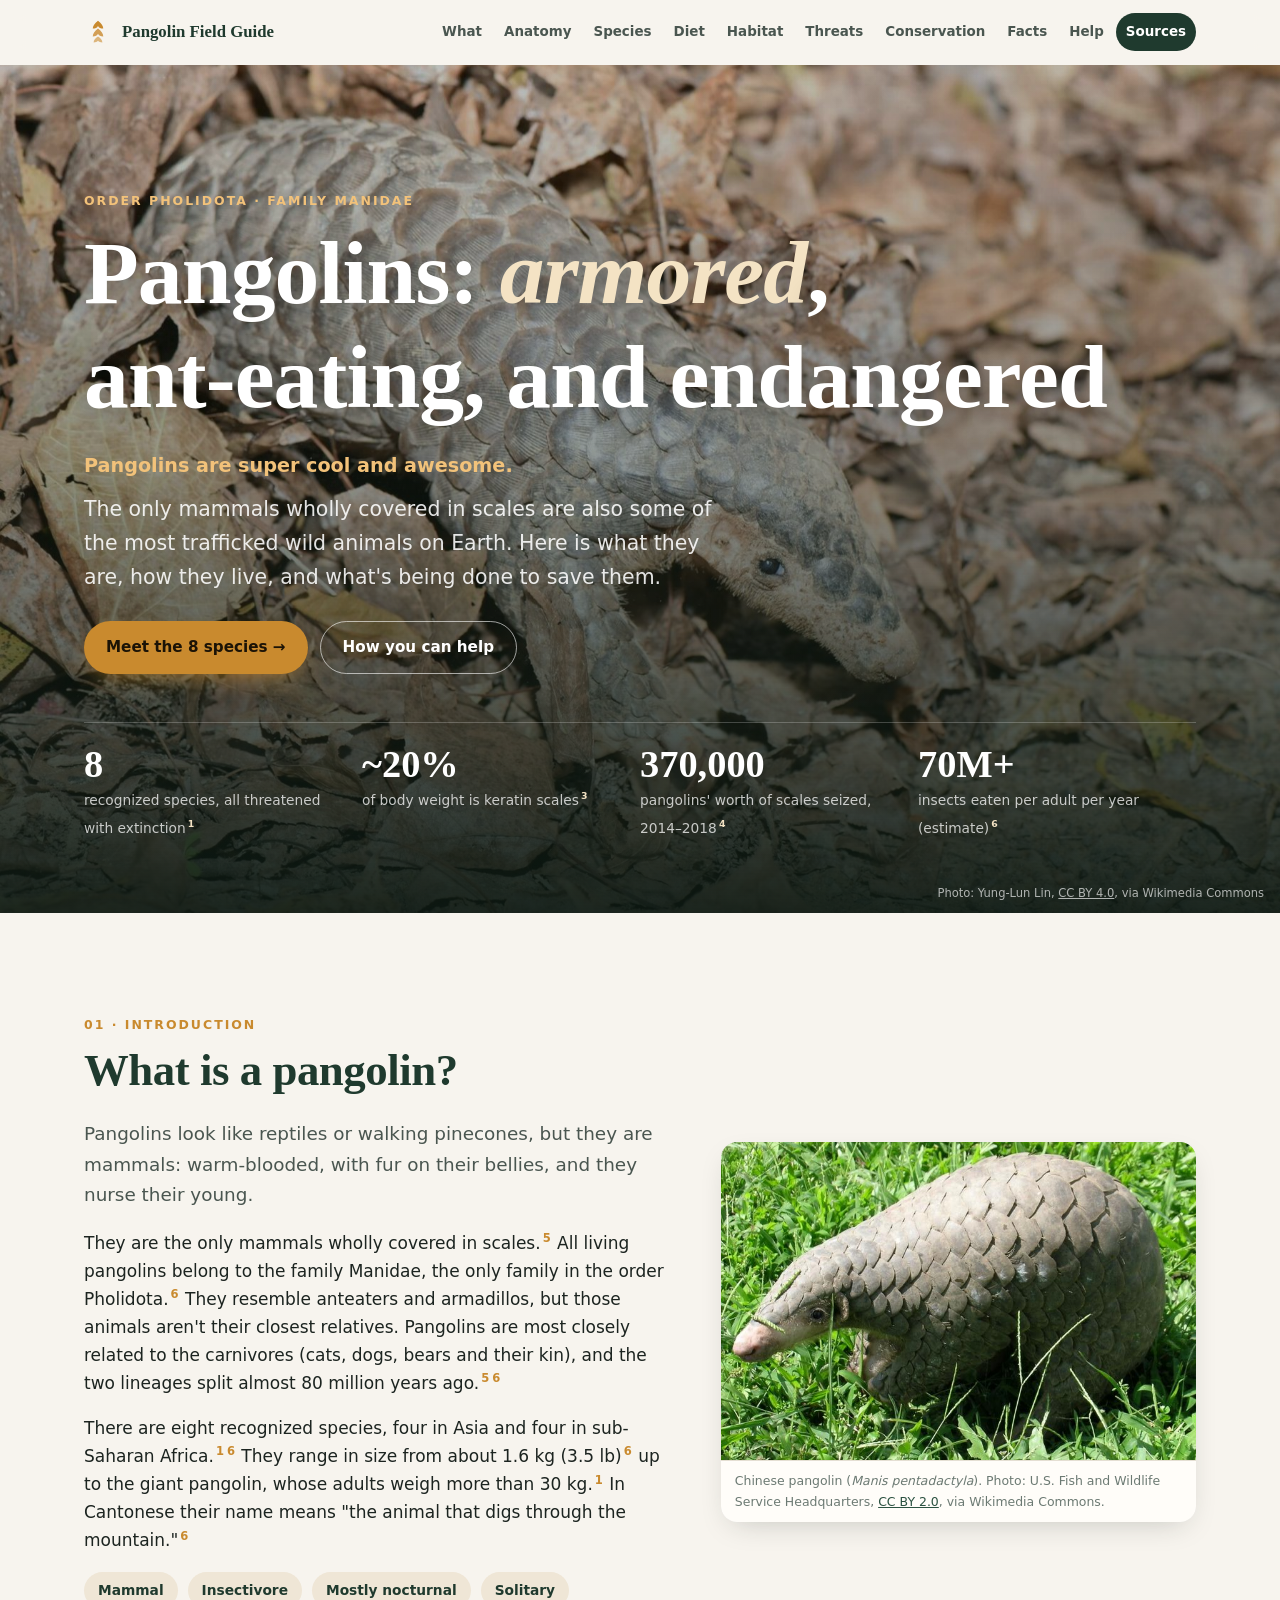
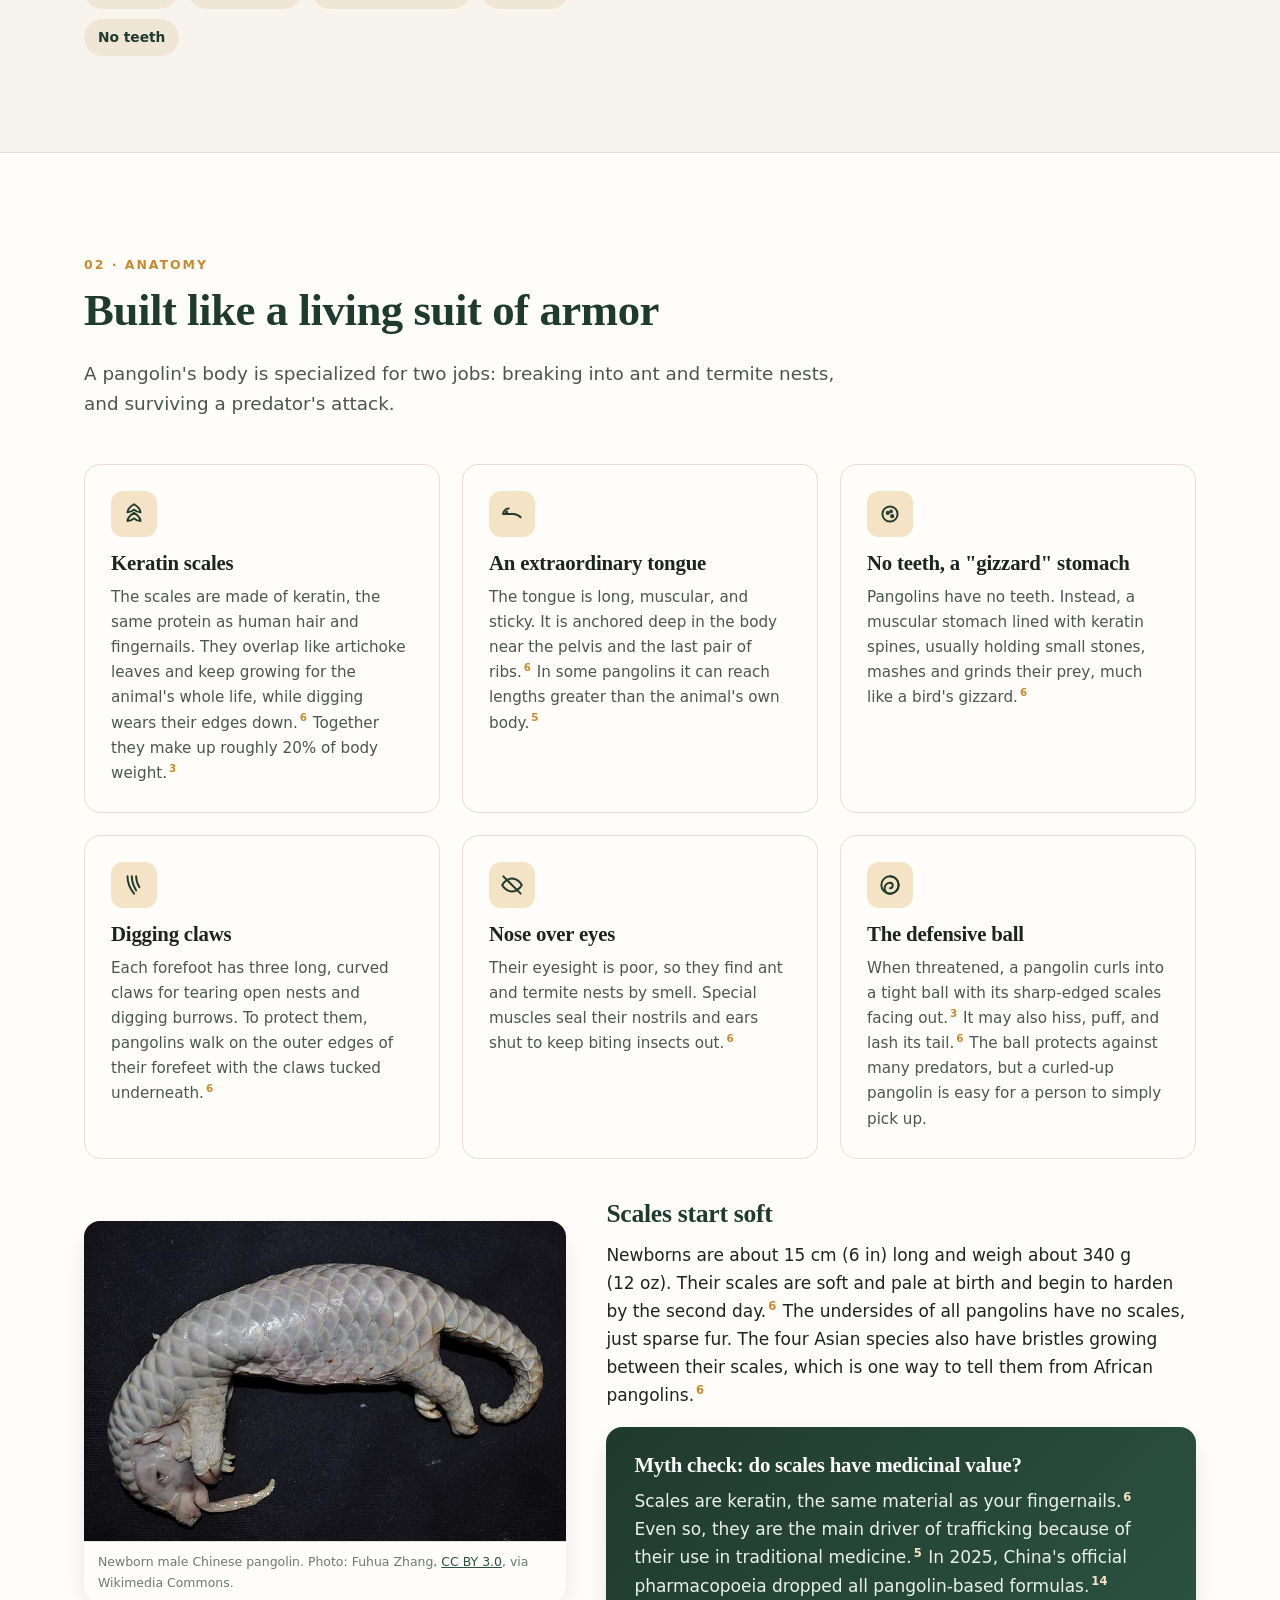
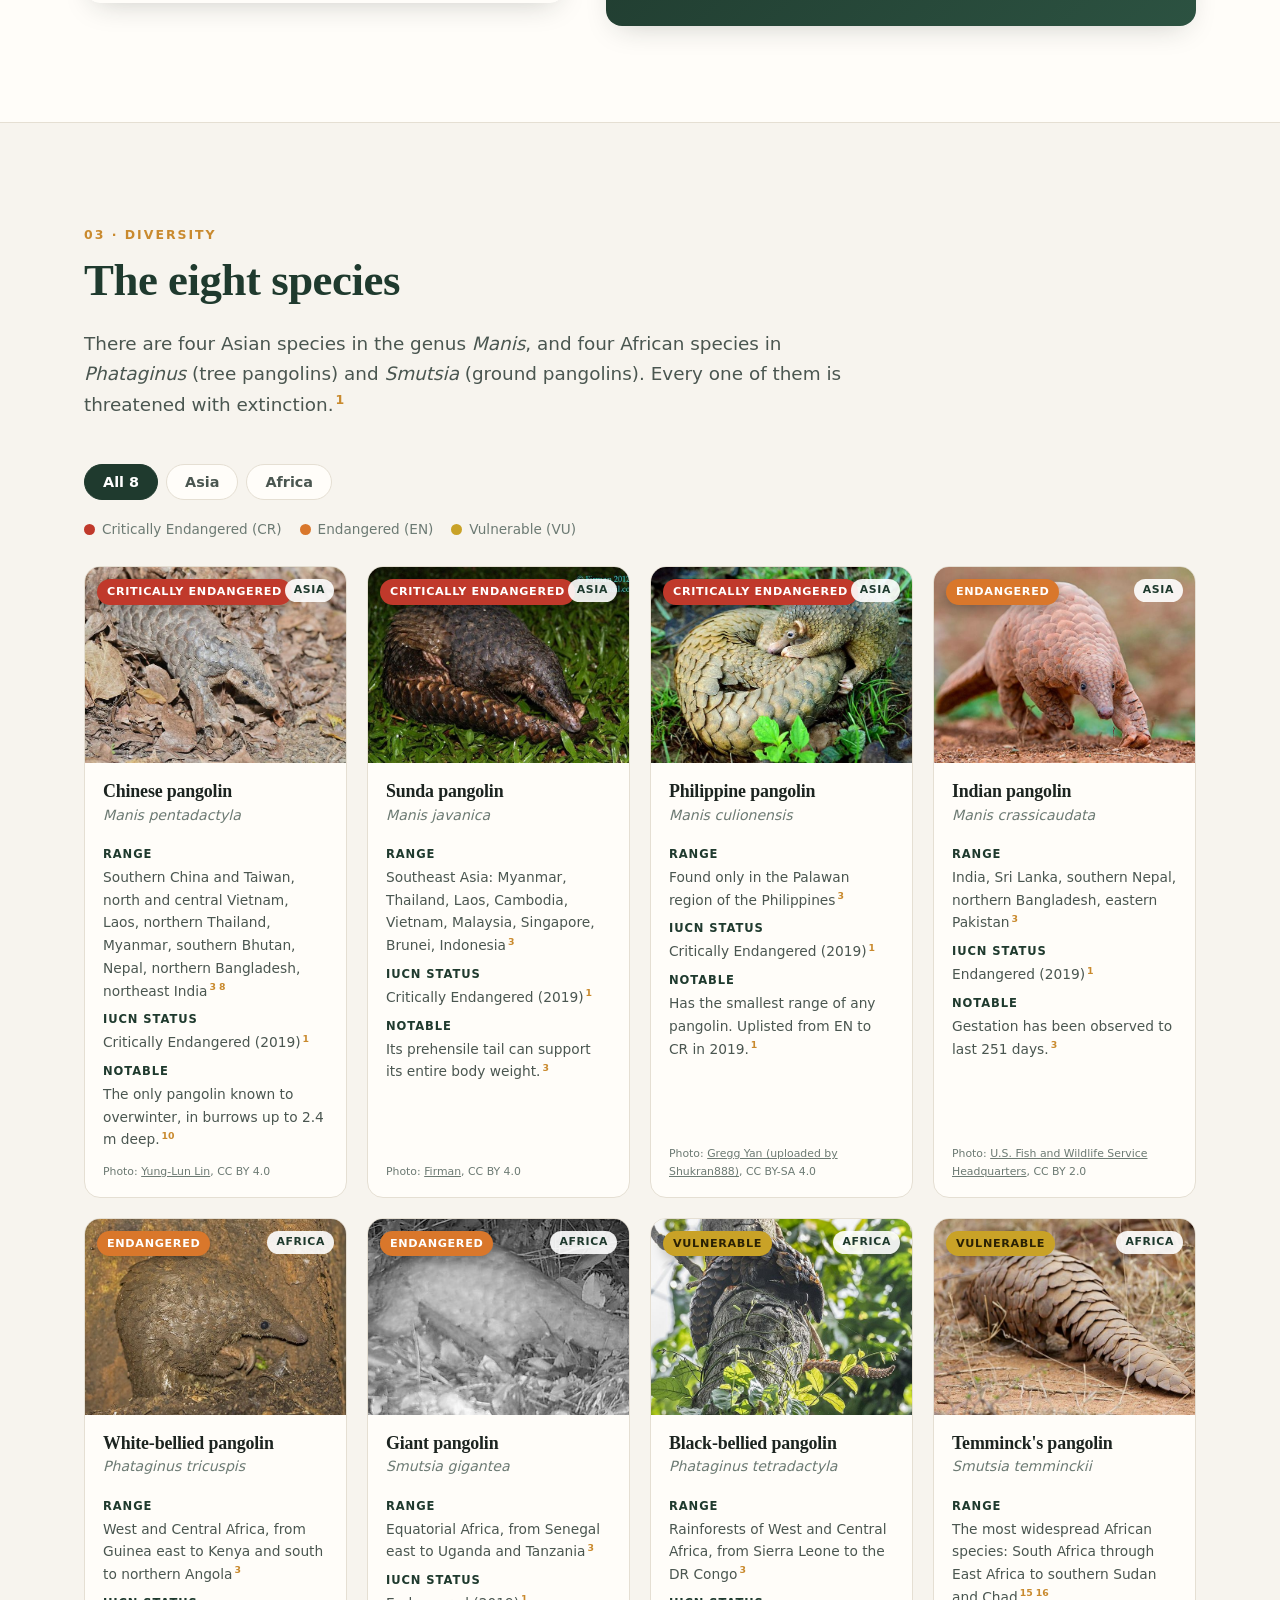
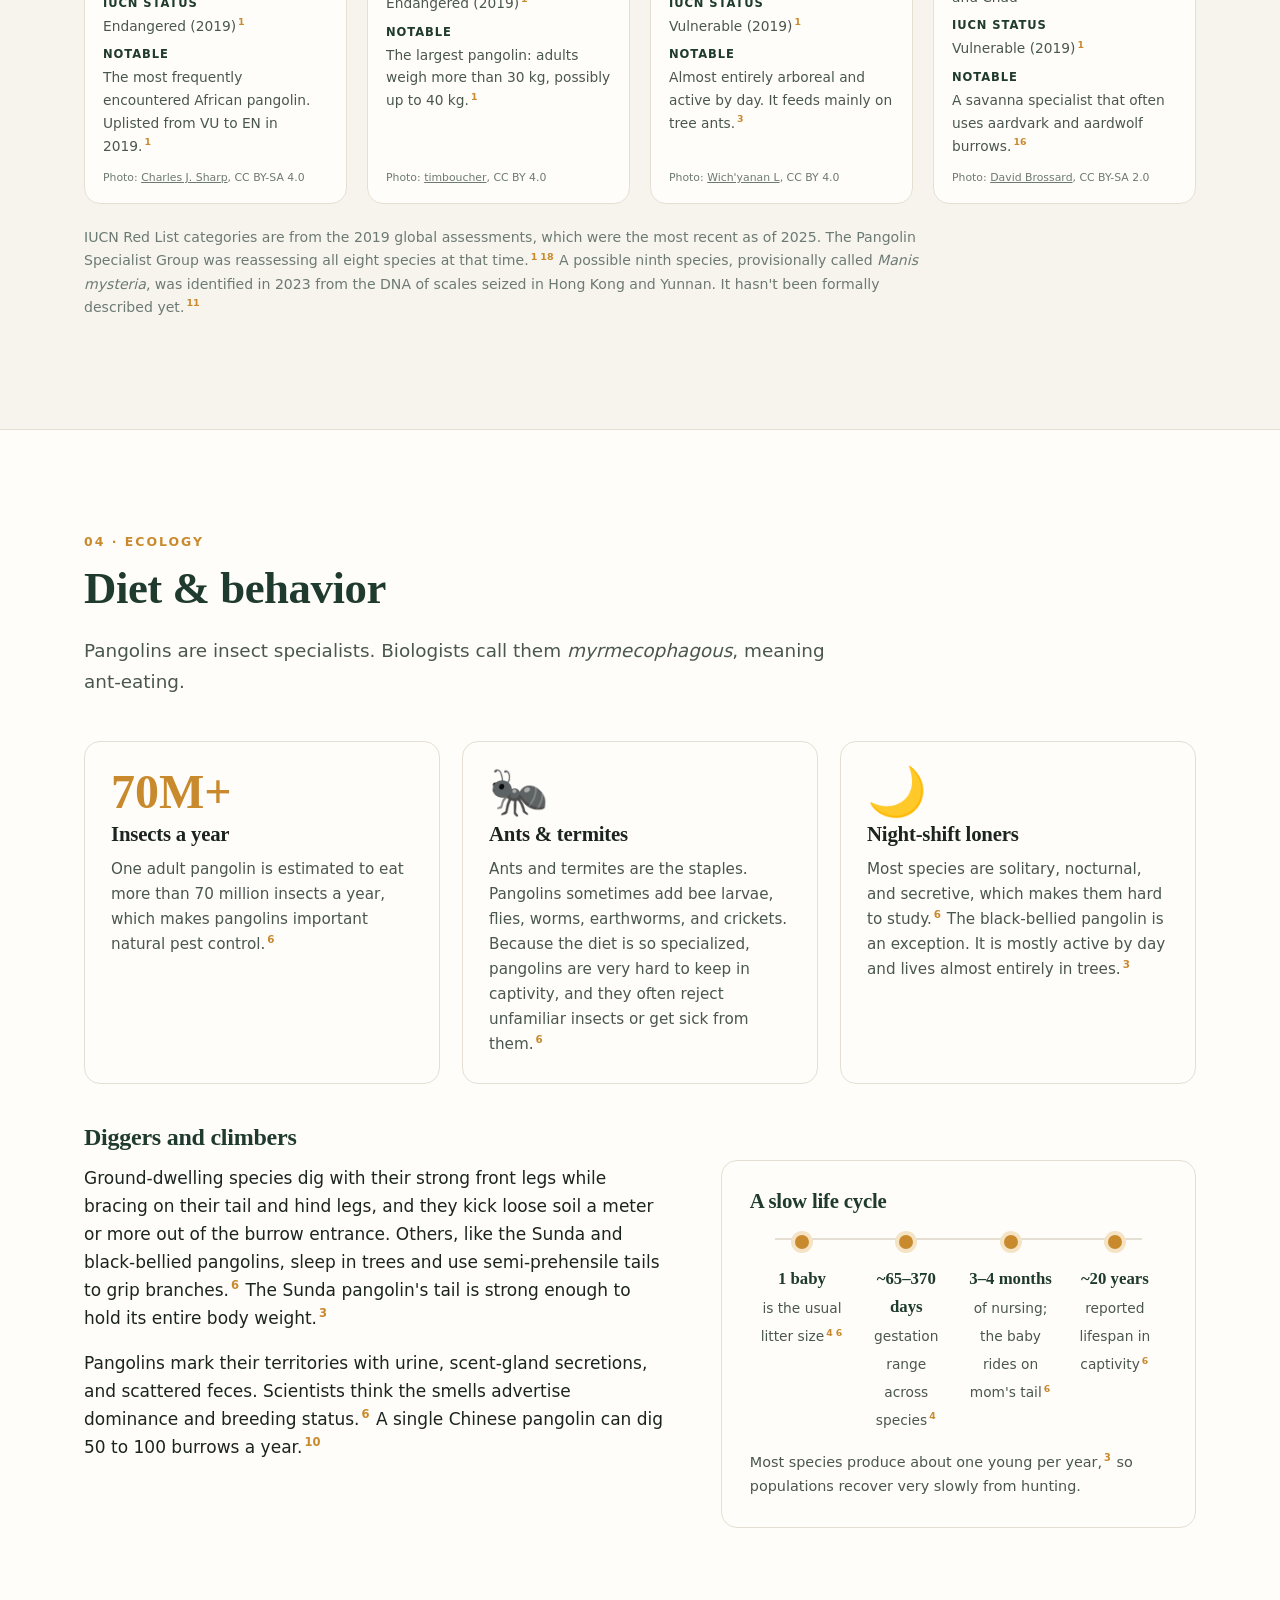
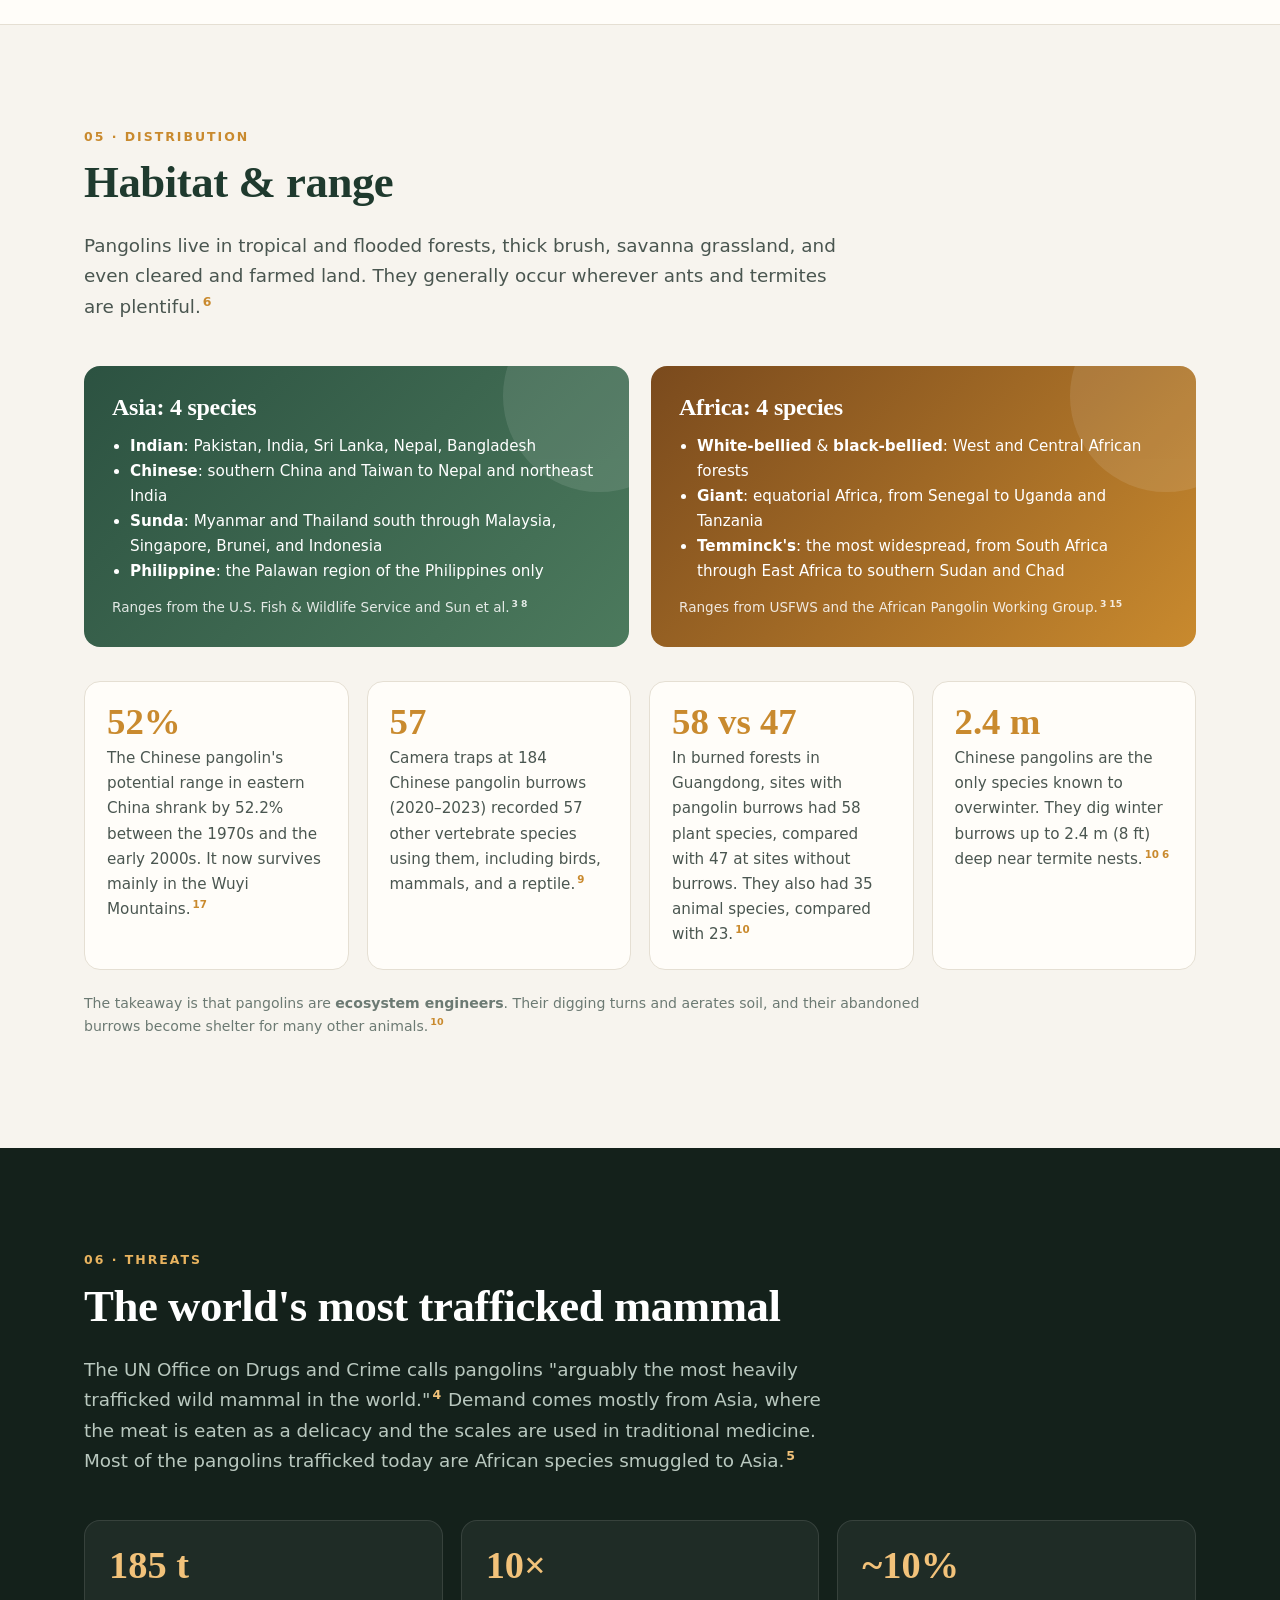
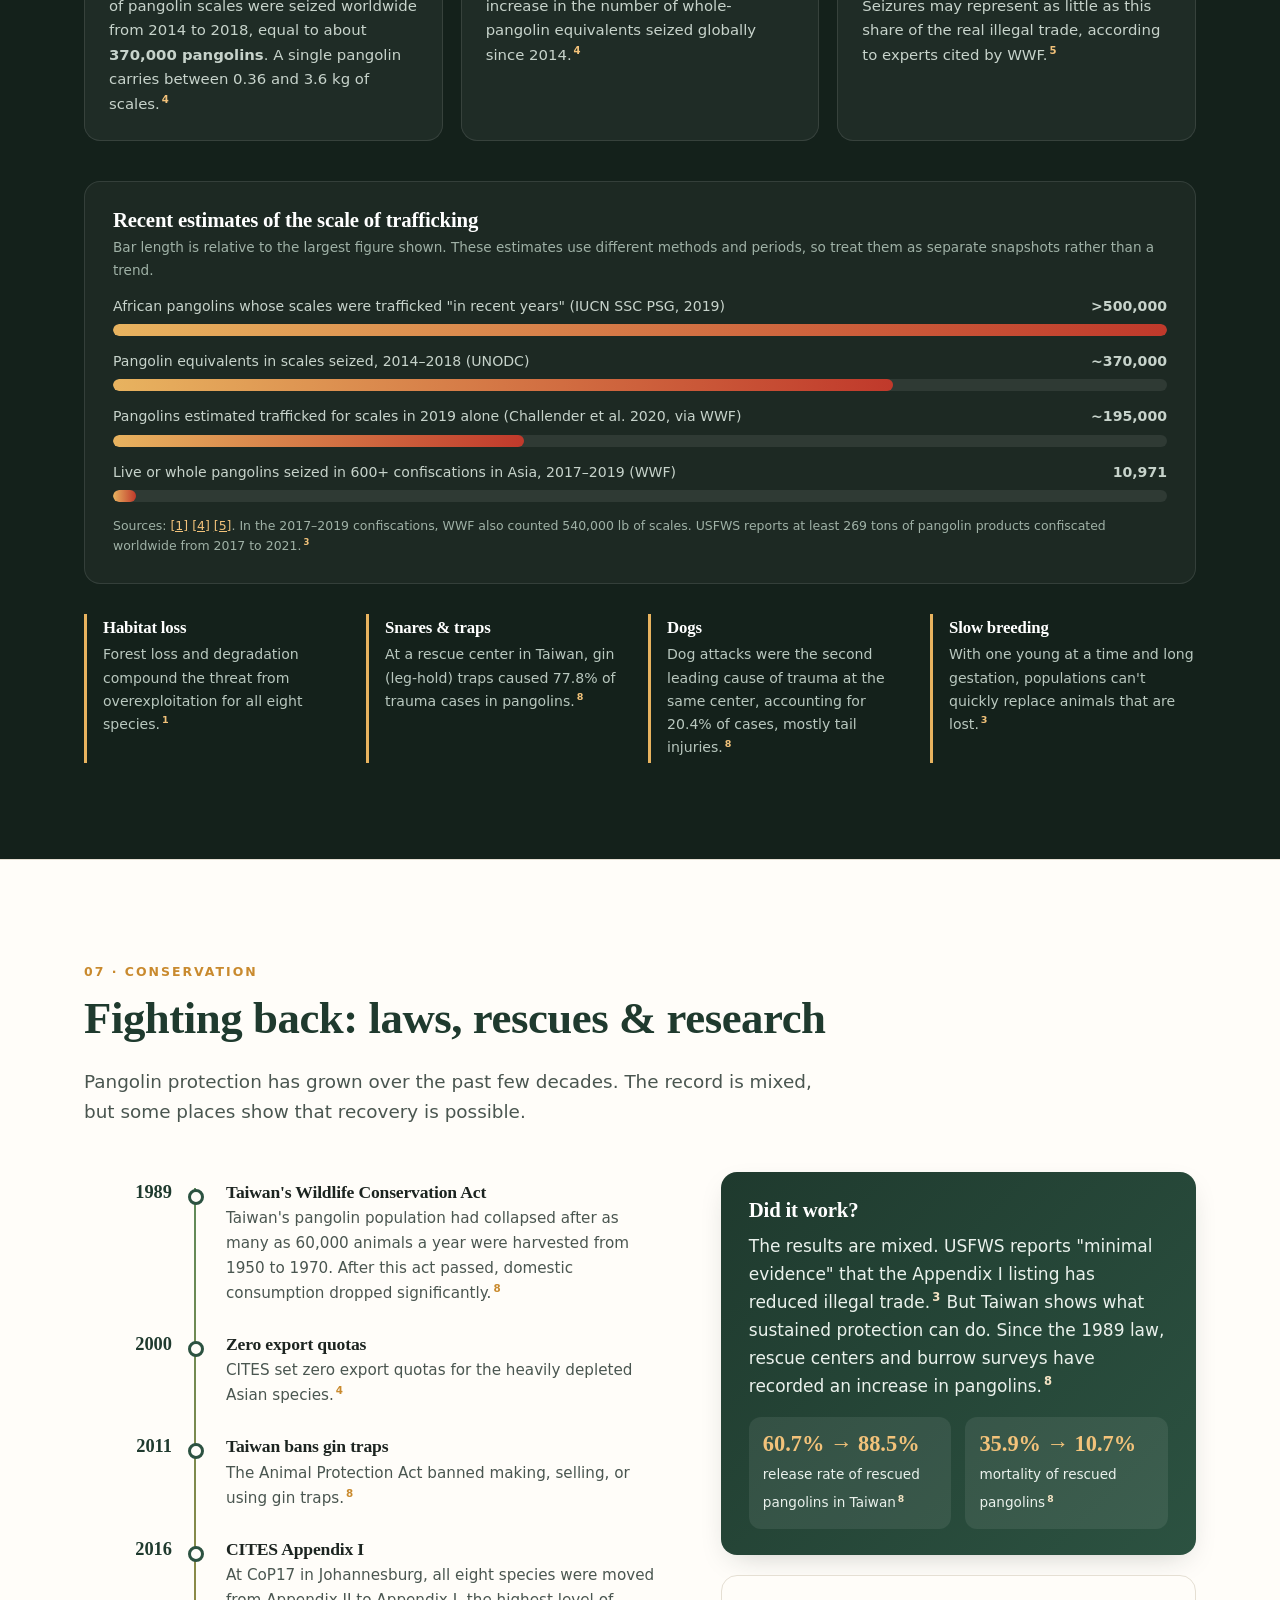
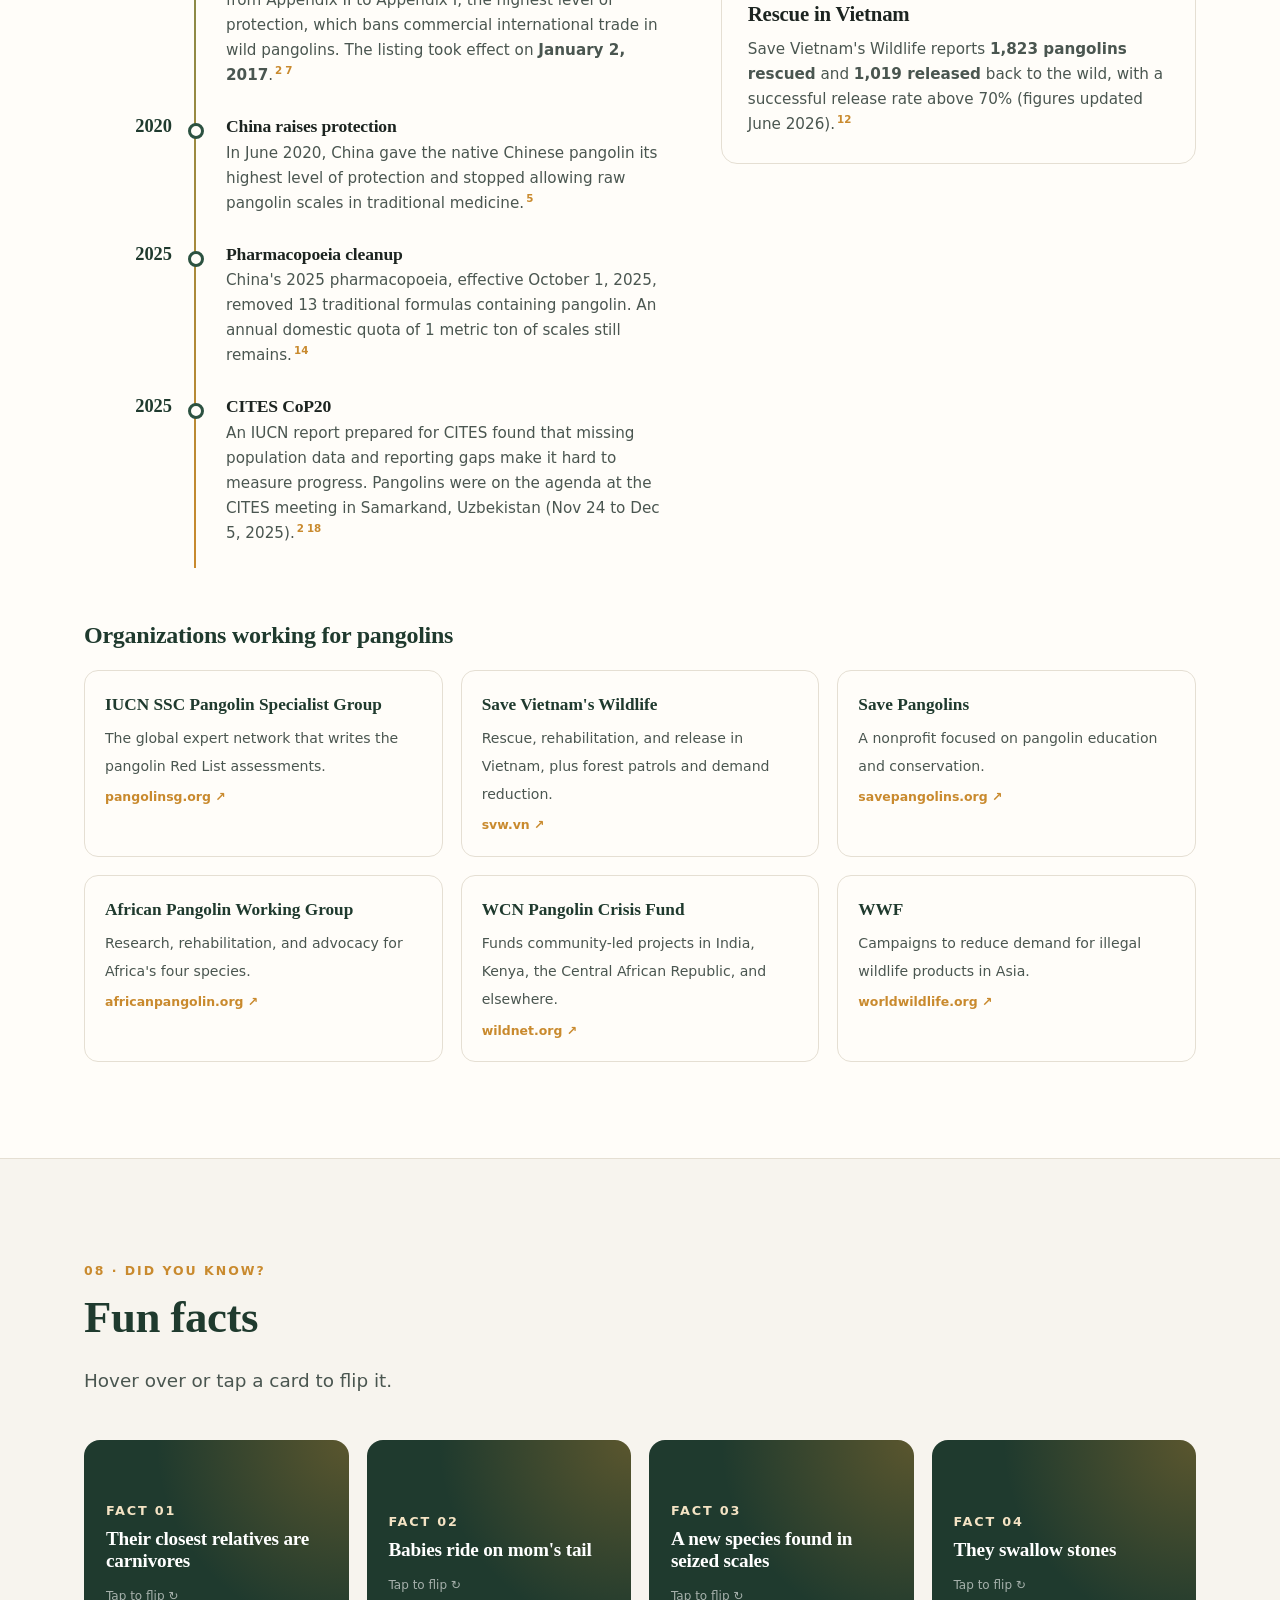
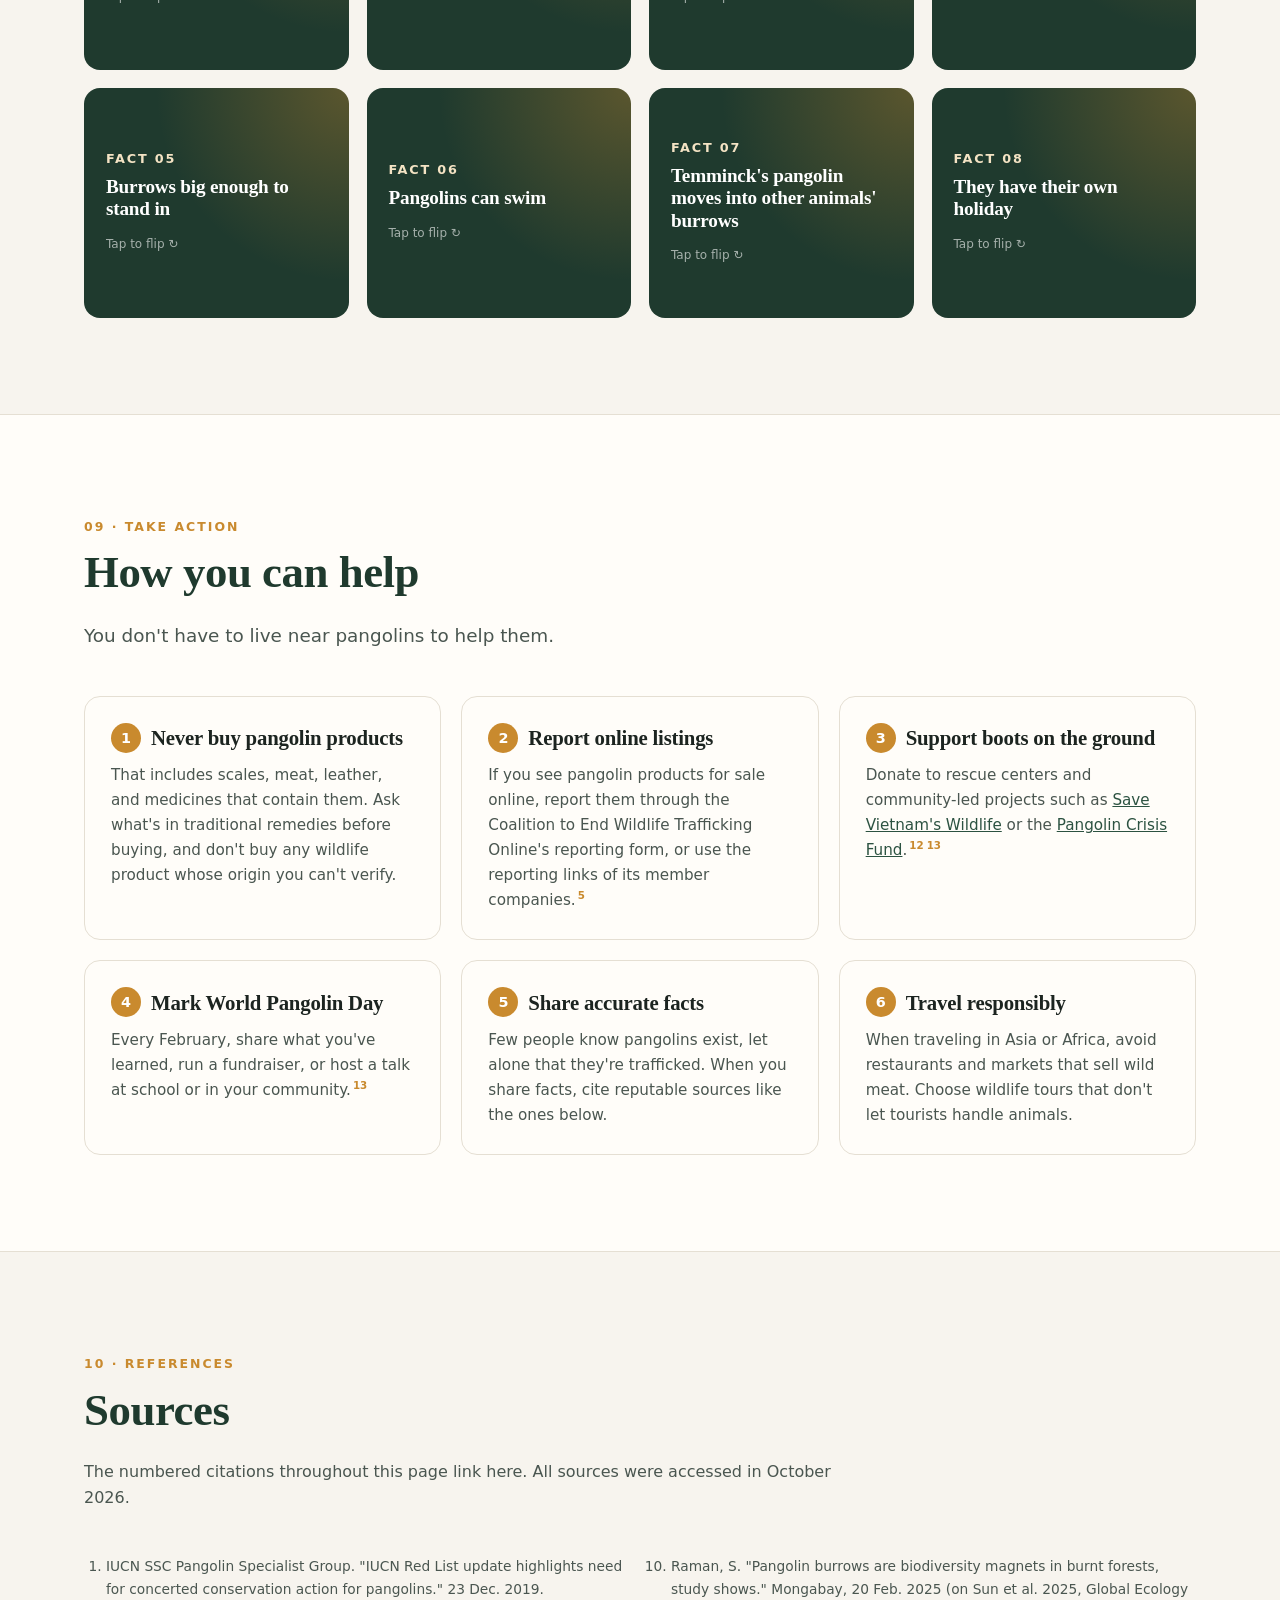
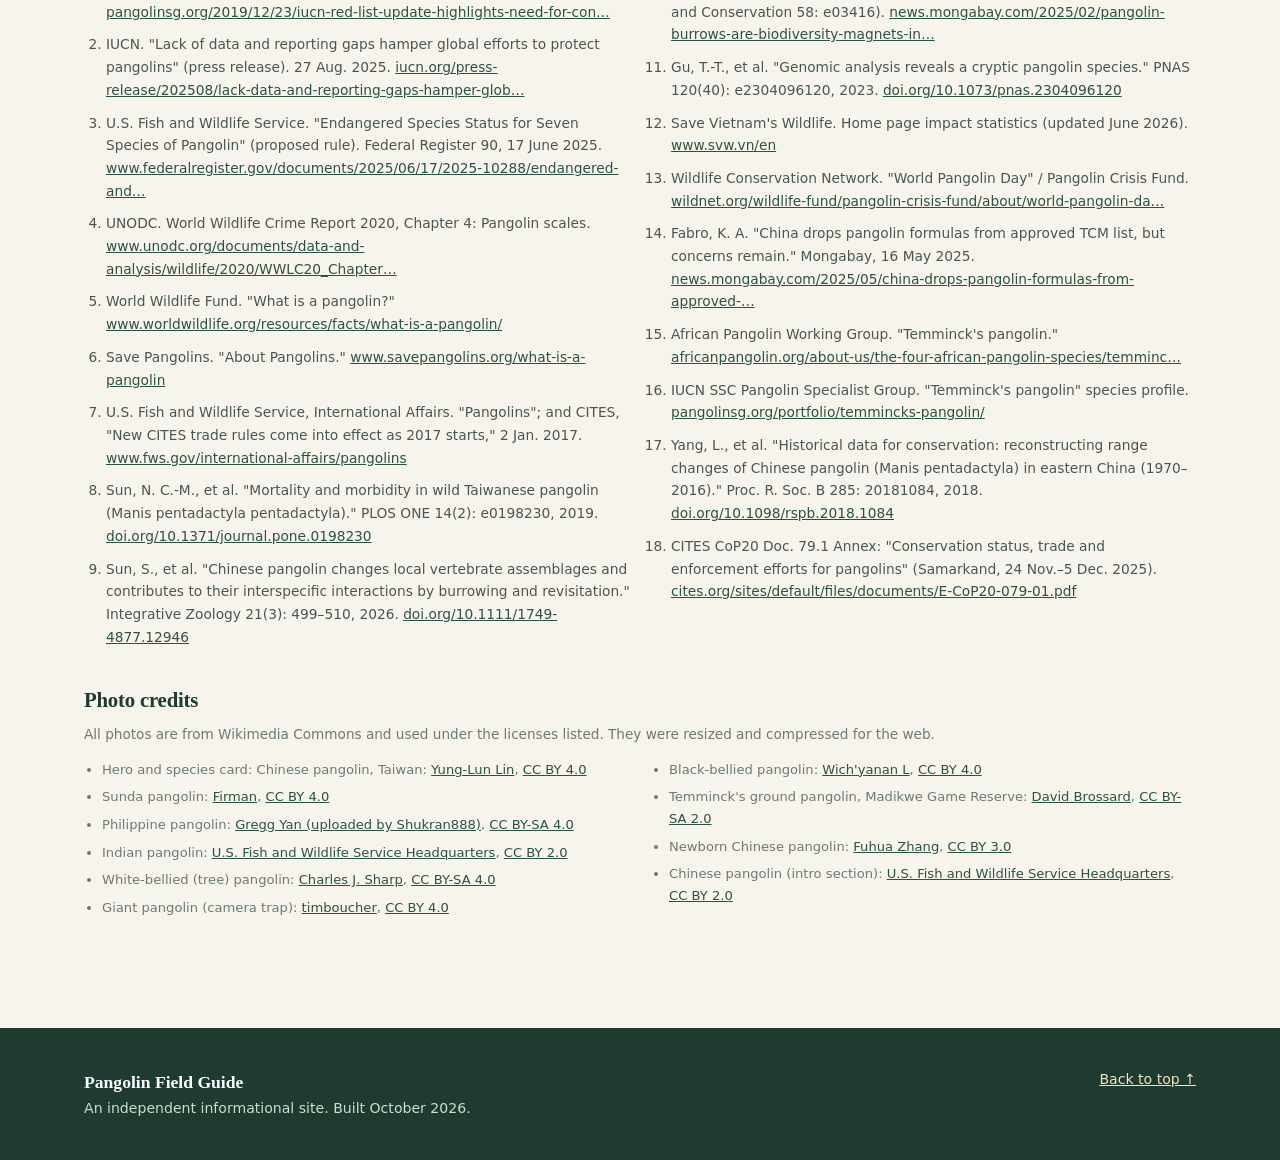
==== pangolins/index.html @ beb9a1bd "Add standalone pangolins page and sitemap. Copy the provided self-contained page and sitemap into pa" ====
<!DOCTYPE html>
<html lang="en">
<head>
<meta charset="utf-8">
<meta name="viewport" content="width=device-width, initial-scale=1">
<title>Pangolins Are Super Cool and Awesome | The World's Only Scaly Mammals</title>
<meta name="description" content="Pangolins are super cool and awesome: an evidence-based guide to the world's only scaly mammals, covering anatomy, all eight species, diet, habitat, the trafficking crisis, conservation, and how to help.">
<link rel="canonical" href="https://dax1234567.github.io/my-website/pangolins/">
<meta property="og:type" content="website">
<meta property="og:url" content="https://dax1234567.github.io/my-website/pangolins/">
<meta property="og:title" content="Pangolins Are Super Cool and Awesome | The World's Only Scaly Mammals">
<meta property="og:description" content="Pangolins are super cool and awesome: an evidence-based guide to the world's only scaly mammals, covering anatomy, all eight species, diet, habitat, the trafficking crisis, conservation, and how to help.">
<style>
:root{
  --ink:#1c2420; --ink-soft:#4a5650; --muted:#6c7a73;
  --bg:#f7f4ee; --paper:#fffdf9; --line:#e5dfd3;
  --forest:#1f3a2e; --forest-2:#2c5241; --moss:#5f8a5a;
  --amber:#c98a2e; --amber-soft:#f4e3c4; --sand:#efe6d6;
  --cr:#c0392b; --en:#d9772b; --vu:#c9a227;
  --radius:16px; --shadow:0 10px 30px -12px rgba(28,36,32,.25);
  --serif:"Iowan Old Style","Palatino Linotype",Palatino,"Book Antiqua",Georgia,serif;
  --sans:system-ui,-apple-system,"Segoe UI",Roboto,"Helvetica Neue",Arial,sans-serif;
}
*{box-sizing:border-box}
html{scroll-behavior:smooth;scroll-padding-top:76px}
body{margin:0;font-family:var(--sans);color:var(--ink);background:var(--bg);line-height:1.65;font-size:17px;-webkit-font-smoothing:antialiased}
img{max-width:100%;display:block}
a{color:var(--forest-2)}
h1,h2,h3{font-family:var(--serif);line-height:1.15;margin:0 0 .5em;letter-spacing:-.01em}
h2{font-size:clamp(2rem,3.6vw,2.8rem);color:var(--forest)}
h3{font-size:1.3rem}
p{margin:0 0 1em}
sup.c{font-size:.68em;line-height:0;margin-left:1px}
sup.c a{text-decoration:none;color:var(--amber);font-weight:700;padding:0 1px}
sup.c a:hover{text-decoration:underline}
.wrap{max-width:1160px;margin:0 auto;padding:0 24px}
section{padding:96px 0;position:relative}
section.alt{background:var(--paper);border-top:1px solid var(--line);border-bottom:1px solid var(--line)}
.eyebrow{display:inline-block;font:700 .78rem/1 var(--sans);letter-spacing:.16em;text-transform:uppercase;color:var(--amber);margin-bottom:14px}
.lede{font-size:1.15rem;color:var(--ink-soft);max-width:760px}
.section-head{margin-bottom:44px}

/* nav */
.nav{position:sticky;top:0;z-index:50;background:rgba(247,244,238,.86);backdrop-filter:saturate(1.4) blur(12px);-webkit-backdrop-filter:saturate(1.4) blur(12px);border-bottom:1px solid transparent;transition:border-color .3s, box-shadow .3s}
.nav.scrolled{border-color:var(--line);box-shadow:0 4px 20px -14px rgba(0,0,0,.3)}
.nav .wrap{display:flex;align-items:center;gap:20px;height:64px}
.brand{display:flex;align-items:center;gap:10px;font:700 1.05rem var(--serif);color:var(--forest);text-decoration:none;white-space:nowrap}
.brand svg{width:28px;height:28px}
.nav ul{list-style:none;margin:0 0 0 auto;padding:0;display:flex;gap:2px}
.nav ul a{display:block;padding:8px 10px;border-radius:999px;font-size:.84rem;font-weight:600;color:var(--ink-soft);text-decoration:none;transition:background .2s,color .2s;white-space:nowrap}
.nav ul a:hover{background:var(--sand);color:var(--forest)}
.nav ul a.active{background:var(--forest);color:#fff}
.menu-btn{display:none;margin-left:auto;background:none;border:1px solid var(--line);border-radius:10px;padding:8px 10px;cursor:pointer;color:var(--forest)}

/* hero */
.hero{position:relative;min-height:min(88vh,860px);display:flex;align-items:flex-end;color:#fff;overflow:hidden;padding:0}
.hero-img{position:absolute;inset:0;background:url([data-uri]) center 40%/cover no-repeat;transform:scale(1.06);animation:heroZoom 18s ease-out forwards}
@keyframes heroZoom{to{transform:scale(1)}}
.hero::before{content:"";position:absolute;inset:0;z-index:1;background:linear-gradient(180deg,rgba(15,28,22,.15) 0%,rgba(15,28,22,.35) 45%,rgba(12,24,18,.92) 100%)}
.hero .wrap{position:relative;z-index:2;padding-bottom:72px;padding-top:120px;width:100%}
.hero h1{font-size:clamp(2.8rem,7vw,5.6rem);margin-bottom:.25em;text-shadow:0 2px 30px rgba(0,0,0,.35)}
.hero h1 em{font-style:italic;color:var(--amber-soft)}
.hero p.sub{font-size:clamp(1.05rem,1.6vw,1.3rem);max-width:640px;color:rgba(255,255,255,.88)}
.hero .cta{display:flex;gap:12px;flex-wrap:wrap;margin-top:26px}
.btn{display:inline-flex;align-items:center;gap:8px;padding:13px 22px;border-radius:999px;font-weight:700;text-decoration:none;font-size:.95rem;transition:transform .2s, box-shadow .2s, background .2s}
.btn:hover{transform:translateY(-2px)}
.btn.primary{background:var(--amber);color:#1b1306;box-shadow:0 10px 24px -10px rgba(201,138,46,.8)}
.btn.ghost{border:1.5px solid rgba(255,255,255,.6);color:#fff}
.btn.ghost:hover{background:rgba(255,255,255,.12)}
.hero-credit{position:absolute;right:16px;bottom:10px;z-index:2;font-size:.72rem;color:rgba(255,255,255,.65)}
.hero-credit a{color:inherit}
.stats{display:grid;grid-template-columns:repeat(4,1fr);gap:0;margin-top:48px;border-top:1px solid rgba(255,255,255,.22)}
.stat{padding:20px 18px 0 0}
.stat b{display:block;font:700 clamp(1.7rem,3vw,2.4rem)/1.1 var(--serif);color:#fff}
.stat span{font-size:.86rem;color:rgba(255,255,255,.75)}
.stat sup.c a{color:var(--amber-soft)}

/* generic layout */
.split{display:grid;grid-template-columns:1.1fr .9fr;gap:56px;align-items:center}
.figure{margin:0;border-radius:var(--radius);overflow:hidden;box-shadow:var(--shadow);background:#ddd}
.figure img{width:100%;height:100%;object-fit:cover}
.figure figcaption{background:var(--paper);font-size:.78rem;color:var(--muted);padding:10px 14px;border-top:1px solid var(--line)}
.pill-row{display:flex;flex-wrap:wrap;gap:10px;margin-top:18px}
.pill{background:var(--sand);color:var(--forest);border-radius:999px;padding:7px 14px;font-size:.86rem;font-weight:600}
.callout{background:linear-gradient(135deg,var(--forest) 0%,var(--forest-2) 100%);color:#eaf1ec;border-radius:var(--radius);padding:26px 28px;box-shadow:var(--shadow)}
.callout h3{color:#fff}
.callout a{color:var(--amber-soft)}
.callout sup.c a{color:var(--amber-soft)}

/* anatomy */
.anat{display:grid;grid-template-columns:repeat(3,1fr);gap:22px}
.card{background:var(--paper);border:1px solid var(--line);border-radius:var(--radius);padding:26px;transition:transform .3s, box-shadow .3s}
.card:hover{transform:translateY(-4px);box-shadow:var(--shadow)}
.card .ic{width:46px;height:46px;border-radius:12px;background:var(--amber-soft);display:grid;place-items:center;margin-bottom:14px}
.card .ic svg{width:26px;height:26px;stroke:var(--forest);fill:none;stroke-width:1.8;stroke-linecap:round;stroke-linejoin:round}
.card p{font-size:.95rem;color:var(--ink-soft);margin:0}
.scale-band{margin-top:40px;display:grid;grid-template-columns:.9fr 1.1fr;gap:40px;align-items:center}
.keratin{display:flex;gap:14px;align-items:flex-end;margin-top:12px}
.keratin div{flex:1;text-align:center;font-size:.8rem;color:var(--muted)}
.keratin i{display:block;height:var(--h);background:linear-gradient(180deg,var(--amber),#a86c1d);border-radius:8px 8px 3px 3px;margin-bottom:8px}

/* species */
.filters{display:flex;gap:8px;flex-wrap:wrap;margin-bottom:26px}
.filters button{border:1px solid var(--line);background:var(--paper);padding:9px 18px;border-radius:999px;font:600 .9rem var(--sans);color:var(--ink-soft);cursor:pointer;transition:all .2s}
.filters button.on{background:var(--forest);color:#fff;border-color:var(--forest)}
.legend{display:flex;gap:18px;flex-wrap:wrap;font-size:.85rem;color:var(--muted);margin:-8px 0 26px}
.legend span{display:inline-flex;align-items:center;gap:7px}
.dot{width:11px;height:11px;border-radius:50%}
.grid-sp{display:grid;grid-template-columns:repeat(4,1fr);gap:20px}
.sp{background:var(--paper);border:1px solid var(--line);border-radius:var(--radius);overflow:hidden;display:flex;flex-direction:column;transition:transform .3s, box-shadow .3s, opacity .35s}
.sp:hover{transform:translateY(-5px);box-shadow:var(--shadow)}
.sp.hide{display:none}
.sp .ph{position:relative;aspect-ratio:4/3;overflow:hidden;background:#cfc8b8}
.sp .ph img{width:100%;height:100%;object-fit:cover;transition:transform .6s}
.sp:hover .ph img{transform:scale(1.05)}
.badge{position:absolute;top:12px;left:12px;font:800 .7rem/1 var(--sans);letter-spacing:.06em;text-transform:uppercase;color:#fff;padding:7px 10px;border-radius:999px;box-shadow:0 4px 12px rgba(0,0,0,.25)}
.badge.CR{background:var(--cr)} .badge.EN{background:var(--en)} .badge.VU{background:var(--vu);color:#2a2104}
.region{position:absolute;top:12px;right:12px;background:rgba(255,255,255,.9);color:var(--forest);font:700 .68rem/1 var(--sans);letter-spacing:.06em;text-transform:uppercase;padding:6px 9px;border-radius:999px}
.sp .bd{padding:18px 18px 16px;display:flex;flex-direction:column;flex:1}
.sp h3{font-size:1.12rem;margin-bottom:2px}
.sp .sci{font-style:italic;color:var(--muted);font-size:.88rem;margin-bottom:10px}
.sp dl{margin:0;font-size:.86rem}
.sp dt{font-weight:700;color:var(--forest);font-size:.72rem;letter-spacing:.08em;text-transform:uppercase;margin-top:8px}
.sp dd{margin:2px 0 0;color:var(--ink-soft)}
.sp .cr{margin-top:auto;padding-top:12px;font-size:.68rem;color:var(--muted)}
.sp .cr a{color:inherit}
.note{font-size:.88rem;color:var(--muted);margin-top:22px;max-width:860px}

/* diet */
.three{display:grid;grid-template-columns:repeat(3,1fr);gap:22px}
.big-num{font:700 3rem/1 var(--serif);color:var(--amber);margin-bottom:6px}
.timeline-day{margin-top:36px;background:var(--paper);border:1px solid var(--line);border-radius:var(--radius);padding:28px}
.life{display:grid;grid-template-columns:repeat(4,1fr);gap:0;margin-top:10px;position:relative}
.life::before{content:"";position:absolute;left:6%;right:6%;top:15px;height:2px;background:var(--line)}
.life div{text-align:center;padding:0 10px;position:relative}
.life div::before{content:"";display:block;width:14px;height:14px;border-radius:50%;background:var(--amber);border:4px solid var(--amber-soft);margin:8px auto 12px;box-sizing:content-box}
.life b{display:block;font-family:var(--serif);font-size:1.05rem;color:var(--forest)}
.life span{font-size:.86rem;color:var(--ink-soft)}

/* habitat */
.regions{display:grid;grid-template-columns:1fr 1fr;gap:22px;margin-top:8px}
.region-card{border-radius:var(--radius);padding:28px;color:#fff;position:relative;overflow:hidden;min-height:220px}
.region-card.asia{background:linear-gradient(135deg,#2c5241,#4c7a5d)}
.region-card.africa{background:linear-gradient(135deg,#7a4a1d,#c98a2e)}
.region-card h3{color:#fff;font-size:1.5rem}
.region-card sup.c a{color:#fff}
.region-card ul{margin:0;padding-left:18px;font-size:.95rem}
.region-card .sci{opacity:.8;font-style:italic}
.region-card svg{position:absolute;right:-70px;top:-70px;width:200px;opacity:.10;z-index:0}
.region-card>*:not(svg){position:relative;z-index:1}
.eco{display:grid;grid-template-columns:repeat(4,1fr);gap:18px;margin-top:34px}
.eco .card{padding:22px}
.eco .big-num{font-size:2.3rem}

/* threats */
#threats{background:#14211b;color:#dfe8e2}
#threats h2{color:#fff}
#threats .lede{color:#b9c8bf}
#threats .eyebrow{color:#e8b35f}
.tstats{display:grid;grid-template-columns:repeat(3,1fr);gap:18px;margin:10px 0 40px}
.tstat{background:rgba(255,255,255,.05);border:1px solid rgba(255,255,255,.1);border-radius:var(--radius);padding:24px}
.tstat b{display:block;font:700 2.4rem/1.05 var(--serif);color:#f2c27a;margin-bottom:8px}
.tstat p{margin:0;font-size:.93rem;color:#c7d3cb}
#threats sup.c a{color:#f2c27a}
.bars{background:rgba(255,255,255,.04);border:1px solid rgba(255,255,255,.1);border-radius:var(--radius);padding:26px 28px}
.bar{margin:14px 0}
.bar .lbl{display:flex;justify-content:space-between;font-size:.88rem;color:#c7d3cb;margin-bottom:6px;gap:16px}
.bar .track{height:12px;background:rgba(255,255,255,.08);border-radius:999px;overflow:hidden}
.bar .fill{height:100%;width:0;border-radius:999px;background:linear-gradient(90deg,#e8b35f,#c0392b);transition:width 1.4s cubic-bezier(.2,.8,.2,1)}
.in .bar .fill{width:var(--w)}
.other{display:grid;grid-template-columns:repeat(4,1fr);gap:16px;margin-top:30px}
.other div{border-left:3px solid #e8b35f;padding:4px 0 4px 16px}
.other h3{color:#fff;font-size:1.05rem;margin-bottom:6px}
.other p{font-size:.88rem;color:#b9c8bf;margin:0}
#threats a{color:#f2c27a}

/* conservation timeline */
.tl{position:relative;margin:10px 0 0;padding:0;list-style:none}
.tl::before{content:"";position:absolute;left:110px;top:6px;bottom:6px;width:2px;background:linear-gradient(var(--moss),var(--amber))}
.tl li{display:grid;grid-template-columns:110px 1fr;gap:32px;padding:0 0 28px;position:relative}
.tl li::after{content:"";position:absolute;left:104px;top:7px;width:10px;height:10px;border-radius:50%;background:var(--paper);border:3px solid var(--forest-2)}
.tl .yr{font:700 1.15rem var(--serif);color:var(--forest);text-align:right;padding-right:22px}
.tl h3{font-size:1.1rem;margin-bottom:4px}
.tl p{margin:0;font-size:.95rem;color:var(--ink-soft)}
.verdict{display:grid;grid-template-columns:1fr 1fr;gap:22px;margin-top:20px}
.orgs{display:grid;grid-template-columns:repeat(3,1fr);gap:18px;margin-top:20px}
.org{background:var(--paper);border:1px solid var(--line);border-radius:14px;padding:20px;text-decoration:none;color:inherit;transition:transform .25s, box-shadow .25s, border-color .25s;display:block}
.org:hover{transform:translateY(-3px);box-shadow:var(--shadow);border-color:var(--amber)}
.org b{display:block;font-family:var(--serif);font-size:1.08rem;color:var(--forest);margin-bottom:4px}
.org span{font-size:.88rem;color:var(--ink-soft)}
.org small{display:block;margin-top:8px;color:var(--amber);font-weight:700;font-size:.78rem}

/* fun facts */
.facts{display:grid;grid-template-columns:repeat(4,1fr);gap:18px}
.flip{perspective:1000px;height:230px;cursor:pointer;outline:none}
.flip .in2{position:relative;width:100%;height:100%;transition:transform .7s cubic-bezier(.2,.8,.2,1);transform-style:preserve-3d}
.flip:hover .in2,.flip:focus .in2,.flip.on .in2{transform:rotateY(180deg)}
.face{position:absolute;inset:0;backface-visibility:hidden;-webkit-backface-visibility:hidden;border-radius:var(--radius);padding:22px;display:flex;flex-direction:column;justify-content:center}
.face.front{background:var(--forest);color:#fff;background-image:radial-gradient(circle at 100% 0,rgba(201,138,46,.35),transparent 55%)}
.face.front .n{font:700 .8rem var(--sans);letter-spacing:.14em;color:var(--amber-soft);margin-bottom:10px}
.face.front h3{color:#fff;font-size:1.2rem;margin:0}
.face.front .hint{margin-top:14px;font-size:.75rem;color:rgba(255,255,255,.6)}
.face.back{background:var(--paper);border:1px solid var(--line);transform:rotateY(180deg);font-size:.92rem;color:var(--ink-soft)}
.face.back p{margin:0}

/* help */
.help{display:grid;grid-template-columns:repeat(3,1fr);gap:20px}
.help .card h3{display:flex;align-items:center;gap:10px}
.help .num{width:30px;height:30px;border-radius:50%;background:var(--amber);color:#fff;display:grid;place-items:center;font:700 .9rem var(--sans);flex:none}

/* sources */
.sources{columns:2;column-gap:40px;font-size:.86rem;color:var(--ink-soft);padding-left:22px}
.sources li{break-inside:avoid;margin-bottom:10px;scroll-margin-top:90px}
.sources li:target{background:var(--amber-soft);border-radius:6px}
.credits{font-size:.82rem;color:var(--muted);columns:2;column-gap:40px;padding-left:18px}
.credits li{break-inside:avoid;margin-bottom:6px}
footer{background:var(--forest);color:#cfdcd4;padding:40px 0;font-size:.88rem}
footer a{color:var(--amber-soft)}

/* reveal */
.reveal{opacity:0;transform:translateY(26px);transition:opacity .8s ease, transform .8s cubic-bezier(.2,.8,.2,1)}
.reveal.in{opacity:1;transform:none}
.reveal.d1{transition-delay:.08s}.reveal.d2{transition-delay:.16s}.reveal.d3{transition-delay:.24s}
#top-btn{position:fixed;right:20px;bottom:20px;z-index:40;width:46px;height:46px;border-radius:50%;border:none;background:var(--forest);color:#fff;font-size:1.2rem;cursor:pointer;box-shadow:var(--shadow);opacity:0;pointer-events:none;transition:opacity .3s, transform .3s}
#top-btn.show{opacity:1;pointer-events:auto}
#top-btn:hover{transform:translateY(-3px)}
.progress{position:fixed;top:0;left:0;height:3px;background:var(--amber);z-index:60;width:0}

html.static .reveal{opacity:1!important;transform:none!important;transition:none!important}
html.static .bar .fill{width:var(--w);transition:none}
html.static .hero-img{animation:none;transform:none}
@media (prefers-reduced-motion:reduce){
  *{animation:none!important;transition:none!important;scroll-behavior:auto!important}
  .reveal{opacity:1;transform:none}
  .bar .fill{width:var(--w)}
}
@media (max-width:1100px){
  .nav ul a{padding:8px 7px;font-size:.78rem}
}
@media (max-width:980px){
  .menu-btn{display:block}
  .nav ul{display:none;position:absolute;top:64px;left:0;right:0;flex-direction:column;background:var(--paper);border-bottom:1px solid var(--line);padding:10px 16px 16px;gap:2px;box-shadow:var(--shadow)}
  .nav ul.open{display:flex}
  .nav ul a{font-size:.95rem;padding:10px 14px}
  .grid-sp{grid-template-columns:repeat(2,1fr)}
  .split,.scale-band,.verdict{grid-template-columns:1fr}
  .anat,.three,.orgs,.help{grid-template-columns:1fr 1fr}
  .eco,.facts,.other{grid-template-columns:1fr 1fr}
  .tstats{grid-template-columns:1fr}
  .stats{grid-template-columns:1fr 1fr}
}
@media (max-width:620px){
  body{font-size:16px}
  section{padding:68px 0}
  .grid-sp,.anat,.three,.orgs,.help,.eco,.facts,.other,.regions{grid-template-columns:1fr}
  .life{grid-template-columns:1fr 1fr;row-gap:18px}.life::before{display:none}
  .tl::before{left:70px}.tl li{grid-template-columns:70px 1fr;gap:24px}.tl li::after{left:64px}
  .sources,.credits{columns:1}
}
</style>
</head>
<body>
<div class="progress" id="progress"></div>

<nav class="nav" id="nav">
  <div class="wrap">
    <a class="brand" href="#top">
      <svg viewBox="0 0 32 32" aria-hidden="true"><g fill="#c98a2e"><path d="M16 3c4 3 6 6 6 9-3 0-5-1-6-3-1 2-3 3-6 3 0-3 2-6 6-9z"/><path d="M16 12c4 3 6 6 6 9-3 0-5-1-6-3-1 2-3 3-6 3 0-3 2-6 6-9z" opacity=".8"/><path d="M16 21c3 2 5 4 5 7-2 0-4-1-5-2-1 1-3 2-5 2 0-3 2-5 5-7z" opacity=".6"/></g></svg>
      Pangolin Field Guide
    </a>
    <button class="menu-btn" id="menuBtn" aria-label="Open menu" aria-expanded="false">☰</button>
    <ul id="navlinks">
      <li><a href="#what">What</a></li>
      <li><a href="#anatomy">Anatomy</a></li>
      <li><a href="#species">Species</a></li>
      <li><a href="#diet">Diet</a></li>
      <li><a href="#habitat">Habitat</a></li>
      <li><a href="#threats">Threats</a></li>
      <li><a href="#conservation">Conservation</a></li>
      <li><a href="#facts">Facts</a></li>
      <li><a href="#help">Help</a></li>
      <li><a href="#sources">Sources</a></li>
    </ul>
  </div>
</nav>

<header class="hero" id="top">
  <div class="hero-img" role="img" aria-label="A Chinese pangolin walking through leaf litter in Taiwan"></div>
  <div class="wrap">
    <span class="eyebrow" style="color:#f2c27a">Order Pholidota · Family Manidae</span>
    <h1>Pangolins: <em>armored</em>,<br>ant-eating, and endangered</h1>
    <p class="kicker" style="font-family:inherit;font-weight:600;font-size:clamp(1.05rem,1.5vw,1.25rem);color:#f2c27a;margin:0 0 .6em">Pangolins are super cool and awesome.</p>
    <p class="sub">The only mammals wholly covered in scales are also some of the most trafficked wild animals on Earth. Here is what they are, how they live, and what's being done to save them.</p>
    <div class="cta">
      <a class="btn primary" href="#species">Meet the 8 species →</a>
      <a class="btn ghost" href="#help">How you can help</a>
    </div>
    <div class="stats">
      <div class="stat"><b data-count="8">8</b><span>recognized species, all threatened with extinction<sup class="c"><a href="#s1">1</a></sup></span></div>
      <div class="stat"><b>~20%</b><span>of body weight is keratin scales<sup class="c"><a href="#s3">3</a></sup></span></div>
      <div class="stat"><b data-count="370000">370,000</b><span>pangolins' worth of scales seized, 2014–2018<sup class="c"><a href="#s4">4</a></sup></span></div>
      <div class="stat"><b>70M+</b><span>insects eaten per adult per year (estimate)<sup class="c"><a href="#s6">6</a></sup></span></div>
    </div>
  </div>
  <div class="hero-credit">Photo: Yung-Lun Lin, <a href="https://creativecommons.org/licenses/by/4.0">CC BY 4.0</a>, via Wikimedia Commons</div>
</header>

<main>
<!-- WHAT -->
<section id="what">
  <div class="wrap split">
    <div class="reveal">
      <span class="eyebrow">01 · Introduction</span>
      <h2>What is a pangolin?</h2>
      <p class="lede">Pangolins look like reptiles or walking pinecones, but they are mammals: warm-blooded, with fur on their bellies, and they nurse their young.</p>
      <p>They are the only mammals wholly covered in scales.<sup class="c"><a href="#s5">5</a></sup> All living pangolins belong to the family Manidae, the only family in the order Pholidota.<sup class="c"><a href="#s6">6</a></sup> They resemble anteaters and armadillos, but those animals aren't their closest relatives. Pangolins are most closely related to the carnivores (cats, dogs, bears and their kin), and the two lineages split almost 80 million years ago.<sup class="c"><a href="#s5">5</a></sup><sup class="c"><a href="#s6">6</a></sup></p>
      <p>There are eight recognized species, four in Asia and four in sub-Saharan Africa.<sup class="c"><a href="#s1">1</a></sup><sup class="c"><a href="#s6">6</a></sup> They range in size from about 1.6&nbsp;kg (3.5&nbsp;lb)<sup class="c"><a href="#s6">6</a></sup> up to the giant pangolin, whose adults weigh more than 30&nbsp;kg.<sup class="c"><a href="#s1">1</a></sup> In Cantonese their name means "the animal that digs through the mountain."<sup class="c"><a href="#s6">6</a></sup></p>
      <div class="pill-row">
        <span class="pill">Mammal</span><span class="pill">Insectivore</span><span class="pill">Mostly nocturnal</span><span class="pill">Solitary</span><span class="pill">No teeth</span>
      </div>
    </div>
    <figure class="figure reveal d2">
      <img src="[data-uri]" alt="A Chinese pangolin standing on grass" loading="lazy">
      <figcaption>Chinese pangolin (<em>Manis pentadactyla</em>). Photo: U.S. Fish and Wildlife Service Headquarters, <a href="https://creativecommons.org/licenses/by/2.0">CC BY 2.0</a>, via Wikimedia Commons.</figcaption>
    </figure>
  </div>
</section>

<!-- ANATOMY -->
<section id="anatomy" class="alt">
  <div class="wrap">
    <div class="section-head reveal">
      <span class="eyebrow">02 · Anatomy</span>
      <h2>Built like a living suit of armor</h2>
      <p class="lede">A pangolin's body is specialized for two jobs: breaking into ant and termite nests, and surviving a predator's attack.</p>
    </div>
    <div class="anat">
      <div class="card reveal"><div class="ic"><svg viewBox="0 0 24 24"><path d="M12 3c4 2.5 6 5 6 7.5-2.5 0-4.5-1-6-2.5-1.5 1.5-3.5 2.5-6 2.5C6 8 8 5.5 12 3z"/><path d="M12 11c4 2.5 6 5 6 7.5-2.5 0-4.5-1-6-2.5-1.5 1.5-3.5 2.5-6 2.5 0-2.5 2-5 6-7.5z"/></svg></div>
        <h3>Keratin scales</h3><p>The scales are made of keratin, the same protein as human hair and fingernails. They overlap like artichoke leaves and keep growing for the animal's whole life, while digging wears their edges down.<sup class="c"><a href="#s6">6</a></sup> Together they make up roughly 20% of body weight.<sup class="c"><a href="#s3">3</a></sup></p></div>
      <div class="card reveal d1"><div class="ic"><svg viewBox="0 0 24 24"><path d="M4 12h9c3 0 5 1 7 3"/><path d="M4 12c0-3 2-5 5-5"/><circle cx="7" cy="10" r=".6"/></svg></div>
        <h3>An extraordinary tongue</h3><p>The tongue is long, muscular, and sticky. It is anchored deep in the body near the pelvis and the last pair of ribs.<sup class="c"><a href="#s6">6</a></sup> In some pangolins it can reach lengths greater than the animal's own body.<sup class="c"><a href="#s5">5</a></sup></p></div>
      <div class="card reveal d2"><div class="ic"><svg viewBox="0 0 24 24"><circle cx="12" cy="12" r="7"/><circle cx="10" cy="11" r="1"/><circle cx="14" cy="14" r="1"/><circle cx="13" cy="9.5" r=".8"/></svg></div>
        <h3>No teeth, a "gizzard" stomach</h3><p>Pangolins have no teeth. Instead, a muscular stomach lined with keratin spines, usually holding small stones, mashes and grinds their prey, much like a bird's gizzard.<sup class="c"><a href="#s6">6</a></sup></p></div>
      <div class="card reveal"><div class="ic"><svg viewBox="0 0 24 24"><path d="M6 4c0 6 2 11 6 16"/><path d="M10 4c0 5 1.5 9 4 13"/><path d="M14 4c0 4 1 7 3 10"/></svg></div>
        <h3>Digging claws</h3><p>Each forefoot has three long, curved claws for tearing open nests and digging burrows. To protect them, pangolins walk on the outer edges of their forefeet with the claws tucked underneath.<sup class="c"><a href="#s6">6</a></sup></p></div>
      <div class="card reveal d1"><div class="ic"><svg viewBox="0 0 24 24"><path d="M3 12s3-6 9-6 9 6 9 6-3 6-9 6-9-6-9-6z"/><path d="M4 4l16 16"/></svg></div>
        <h3>Nose over eyes</h3><p>Their eyesight is poor, so they find ant and termite nests by smell. Special muscles seal their nostrils and ears shut to keep biting insects out.<sup class="c"><a href="#s6">6</a></sup></p></div>
      <div class="card reveal d2"><div class="ic"><svg viewBox="0 0 24 24"><circle cx="12" cy="12" r="8"/><path d="M12 4a8 8 0 0 1 0 16a5 5 0 0 1 0-10a2.5 2.5 0 0 1 0 5"/></svg></div>
        <h3>The defensive ball</h3><p>When threatened, a pangolin curls into a tight ball with its sharp-edged scales facing out.<sup class="c"><a href="#s3">3</a></sup> It may also hiss, puff, and lash its tail.<sup class="c"><a href="#s6">6</a></sup> The ball protects against many predators, but a curled-up pangolin is easy for a person to simply pick up.</p></div>
    </div>
    <div class="scale-band">
      <figure class="figure reveal">
        <img src="[data-uri]" alt="A newborn Chinese pangolin with pale, soft scales" loading="lazy">
        <figcaption>Newborn male Chinese pangolin. Photo: Fuhua Zhang, <a href="https://creativecommons.org/licenses/by/3.0">CC BY 3.0</a>, via Wikimedia Commons.</figcaption>
      </figure>
      <div class="reveal d2">
        <h3 style="font-size:1.6rem;color:var(--forest)">Scales start soft</h3>
        <p>Newborns are about 15&nbsp;cm (6&nbsp;in) long and weigh about 340&nbsp;g (12&nbsp;oz). Their scales are soft and pale at birth and begin to harden by the second day.<sup class="c"><a href="#s6">6</a></sup> The undersides of all pangolins have no scales, just sparse fur. The four Asian species also have bristles growing between their scales, which is one way to tell them from African pangolins.<sup class="c"><a href="#s6">6</a></sup></p>
        <div class="callout" style="margin-top:18px">
          <h3>Myth check: do scales have medicinal value?</h3>
          <p style="margin:0">Scales are keratin, the same material as your fingernails.<sup class="c"><a href="#s6">6</a></sup> Even so, they are the main driver of trafficking because of their use in traditional medicine.<sup class="c"><a href="#s5">5</a></sup> In 2025, China's official pharmacopoeia dropped all pangolin-based formulas.<sup class="c"><a href="#s14">14</a></sup></p>
        </div>
      </div>
    </div>
  </div>
</section>

<!-- SPECIES -->
<section id="species">
  <div class="wrap">
    <div class="section-head reveal">
      <span class="eyebrow">03 · Diversity</span>
      <h2>The eight species</h2>
      <p class="lede">There are four Asian species in the genus <em>Manis</em>, and four African species in <em>Phataginus</em> (tree pangolins) and <em>Smutsia</em> (ground pangolins). Every one of them is threatened with extinction.<sup class="c"><a href="#s1">1</a></sup></p>
    </div>
    <div class="filters reveal" role="group" aria-label="Filter species">
      <button class="on" data-f="all">All 8</button>
      <button data-f="asia">Asia</button>
      <button data-f="africa">Africa</button>
    </div>
    <div class="legend reveal">
      <span><i class="dot" style="background:var(--cr)"></i>Critically Endangered (CR)</span>
      <span><i class="dot" style="background:var(--en)"></i>Endangered (EN)</span>
      <span><i class="dot" style="background:var(--vu)"></i>Vulnerable (VU)</span>
    </div>
    <div class="grid-sp" id="grid">
      <article class="sp reveal d0" data-region="asia">
  <div class="ph"><img src="[data-uri]" alt="Chinese pangolin (Manis pentadactyla)" loading="lazy"><span class="badge CR">Critically Endangered</span><span class="region">Asia</span></div>
  <div class="bd"><h3>Chinese pangolin</h3><div class="sci">Manis pentadactyla</div>
  <dl><dt>Range</dt><dd>Southern China and Taiwan, north and central Vietnam, Laos, northern Thailand, Myanmar, southern Bhutan, Nepal, northern Bangladesh, northeast India<sup class="c"><a href="#s3">3</a></sup><sup class="c"><a href="#s8">8</a></sup></dd><dt>IUCN status</dt><dd>Critically Endangered (2019)<sup class="c"><a href="#s1">1</a></sup></dd><dt>Notable</dt><dd>The only pangolin known to overwinter, in burrows up to 2.4 m deep.<sup class="c"><a href="#s10">10</a></sup></dd></dl>
  <div class="cr">Photo: <a href="https://commons.wikimedia.org/wiki/File:Manis_pentadactyla_pentadactyla_462300623.jpg" target="_blank" rel="noopener">Yung-Lun Lin</a>, CC BY 4.0</div></div></article>
<article class="sp reveal d1" data-region="asia">
  <div class="ph"><img src="[data-uri]" alt="Sunda pangolin (Manis javanica)" loading="lazy"><span class="badge CR">Critically Endangered</span><span class="region">Asia</span></div>
  <div class="bd"><h3>Sunda pangolin</h3><div class="sci">Manis javanica</div>
  <dl><dt>Range</dt><dd>Southeast Asia: Myanmar, Thailand, Laos, Cambodia, Vietnam, Malaysia, Singapore, Brunei, Indonesia<sup class="c"><a href="#s3">3</a></sup></dd><dt>IUCN status</dt><dd>Critically Endangered (2019)<sup class="c"><a href="#s1">1</a></sup></dd><dt>Notable</dt><dd>Its prehensile tail can support its entire body weight.<sup class="c"><a href="#s3">3</a></sup></dd></dl>
  <div class="cr">Photo: <a href="https://commons.wikimedia.org/wiki/File:Manis_javanica_101596.jpg" target="_blank" rel="noopener">Firman</a>, CC BY 4.0</div></div></article>
<article class="sp reveal d2" data-region="asia">
  <div class="ph"><img src="[data-uri]" alt="Philippine pangolin (Manis culionensis)" loading="lazy"><span class="badge CR">Critically Endangered</span><span class="region">Asia</span></div>
  <div class="bd"><h3>Philippine pangolin</h3><div class="sci">Manis culionensis</div>
  <dl><dt>Range</dt><dd>Found only in the Palawan region of the Philippines<sup class="c"><a href="#s3">3</a></sup></dd><dt>IUCN status</dt><dd>Critically Endangered (2019)<sup class="c"><a href="#s1">1</a></sup></dd><dt>Notable</dt><dd>Has the smallest range of any pangolin. Uplisted from EN to CR in 2019.<sup class="c"><a href="#s1">1</a></sup></dd></dl>
  <div class="cr">Photo: <a href="https://commons.wikimedia.org/wiki/File:Philippine_Pangolin_Curled-up_by_Gregg_Yan.jpg" target="_blank" rel="noopener">Gregg Yan (uploaded by Shukran888)</a>, CC BY-SA 4.0</div></div></article>
<article class="sp reveal d3" data-region="asia">
  <div class="ph"><img src="[data-uri]" alt="Indian pangolin (Manis crassicaudata)" loading="lazy"><span class="badge EN">Endangered</span><span class="region">Asia</span></div>
  <div class="bd"><h3>Indian pangolin</h3><div class="sci">Manis crassicaudata</div>
  <dl><dt>Range</dt><dd>India, Sri Lanka, southern Nepal, northern Bangladesh, eastern Pakistan<sup class="c"><a href="#s3">3</a></sup></dd><dt>IUCN status</dt><dd>Endangered (2019)<sup class="c"><a href="#s1">1</a></sup></dd><dt>Notable</dt><dd>Gestation has been observed to last 251 days.<sup class="c"><a href="#s3">3</a></sup></dd></dl>
  <div class="cr">Photo: <a href="https://commons.wikimedia.org/wiki/File:Manis_crassicaudata_(29600051791).jpg" target="_blank" rel="noopener">U.S. Fish and Wildlife Service Headquarters</a>, CC BY 2.0</div></div></article>
<article class="sp reveal d0" data-region="africa">
  <div class="ph"><img src="[data-uri]" alt="White-bellied pangolin (Phataginus tricuspis)" loading="lazy"><span class="badge EN">Endangered</span><span class="region">Africa</span></div>
  <div class="bd"><h3>White-bellied pangolin</h3><div class="sci">Phataginus tricuspis</div>
  <dl><dt>Range</dt><dd>West and Central Africa, from Guinea east to Kenya and south to northern Angola<sup class="c"><a href="#s3">3</a></sup></dd><dt>IUCN status</dt><dd>Endangered (2019)<sup class="c"><a href="#s1">1</a></sup></dd><dt>Notable</dt><dd>The most frequently encountered African pangolin. Uplisted from VU to EN in 2019.<sup class="c"><a href="#s1">1</a></sup></dd></dl>
  <div class="cr">Photo: <a href="https://commons.wikimedia.org/wiki/File:Tree_pangolin_(Phataginus_tricuspis)_Nyamebe_Bepo_5.jpg" target="_blank" rel="noopener">Charles J. Sharp</a>, CC BY-SA 4.0</div></div></article>
<article class="sp reveal d1" data-region="africa">
  <div class="ph"><img src="[data-uri]" alt="Giant pangolin (Smutsia gigantea)" loading="lazy"><span class="badge EN">Endangered</span><span class="region">Africa</span></div>
  <div class="bd"><h3>Giant pangolin</h3><div class="sci">Smutsia gigantea</div>
  <dl><dt>Range</dt><dd>Equatorial Africa, from Senegal east to Uganda and Tanzania<sup class="c"><a href="#s3">3</a></sup></dd><dt>IUCN status</dt><dd>Endangered (2019)<sup class="c"><a href="#s1">1</a></sup></dd><dt>Notable</dt><dd>The largest pangolin: adults weigh more than 30 kg, possibly up to 40 kg.<sup class="c"><a href="#s1">1</a></sup></dd></dl>
  <div class="cr">Photo: <a href="https://commons.wikimedia.org/wiki/File:Smutsia_gigantea_464600306.jpg" target="_blank" rel="noopener">timboucher</a>, CC BY 4.0</div></div></article>
<article class="sp reveal d2" data-region="africa">
  <div class="ph"><img src="[data-uri]" alt="Black-bellied pangolin (Phataginus tetradactyla)" loading="lazy"><span class="badge VU">Vulnerable</span><span class="region">Africa</span></div>
  <div class="bd"><h3>Black-bellied pangolin</h3><div class="sci">Phataginus tetradactyla</div>
  <dl><dt>Range</dt><dd>Rainforests of West and Central Africa, from Sierra Leone to the DR Congo<sup class="c"><a href="#s3">3</a></sup></dd><dt>IUCN status</dt><dd>Vulnerable (2019)<sup class="c"><a href="#s1">1</a></sup></dd><dt>Notable</dt><dd>Almost entirely arboreal and active by day. It feeds mainly on tree ants.<sup class="c"><a href="#s3">3</a></sup></dd></dl>
  <div class="cr">Photo: <a href="https://commons.wikimedia.org/wiki/File:Phataginus_tetradactyla_85840269.jpg" target="_blank" rel="noopener">Wich&#x27;yanan L</a>, CC BY 4.0</div></div></article>
<article class="sp reveal d3" data-region="africa">
  <div class="ph"><img src="[data-uri]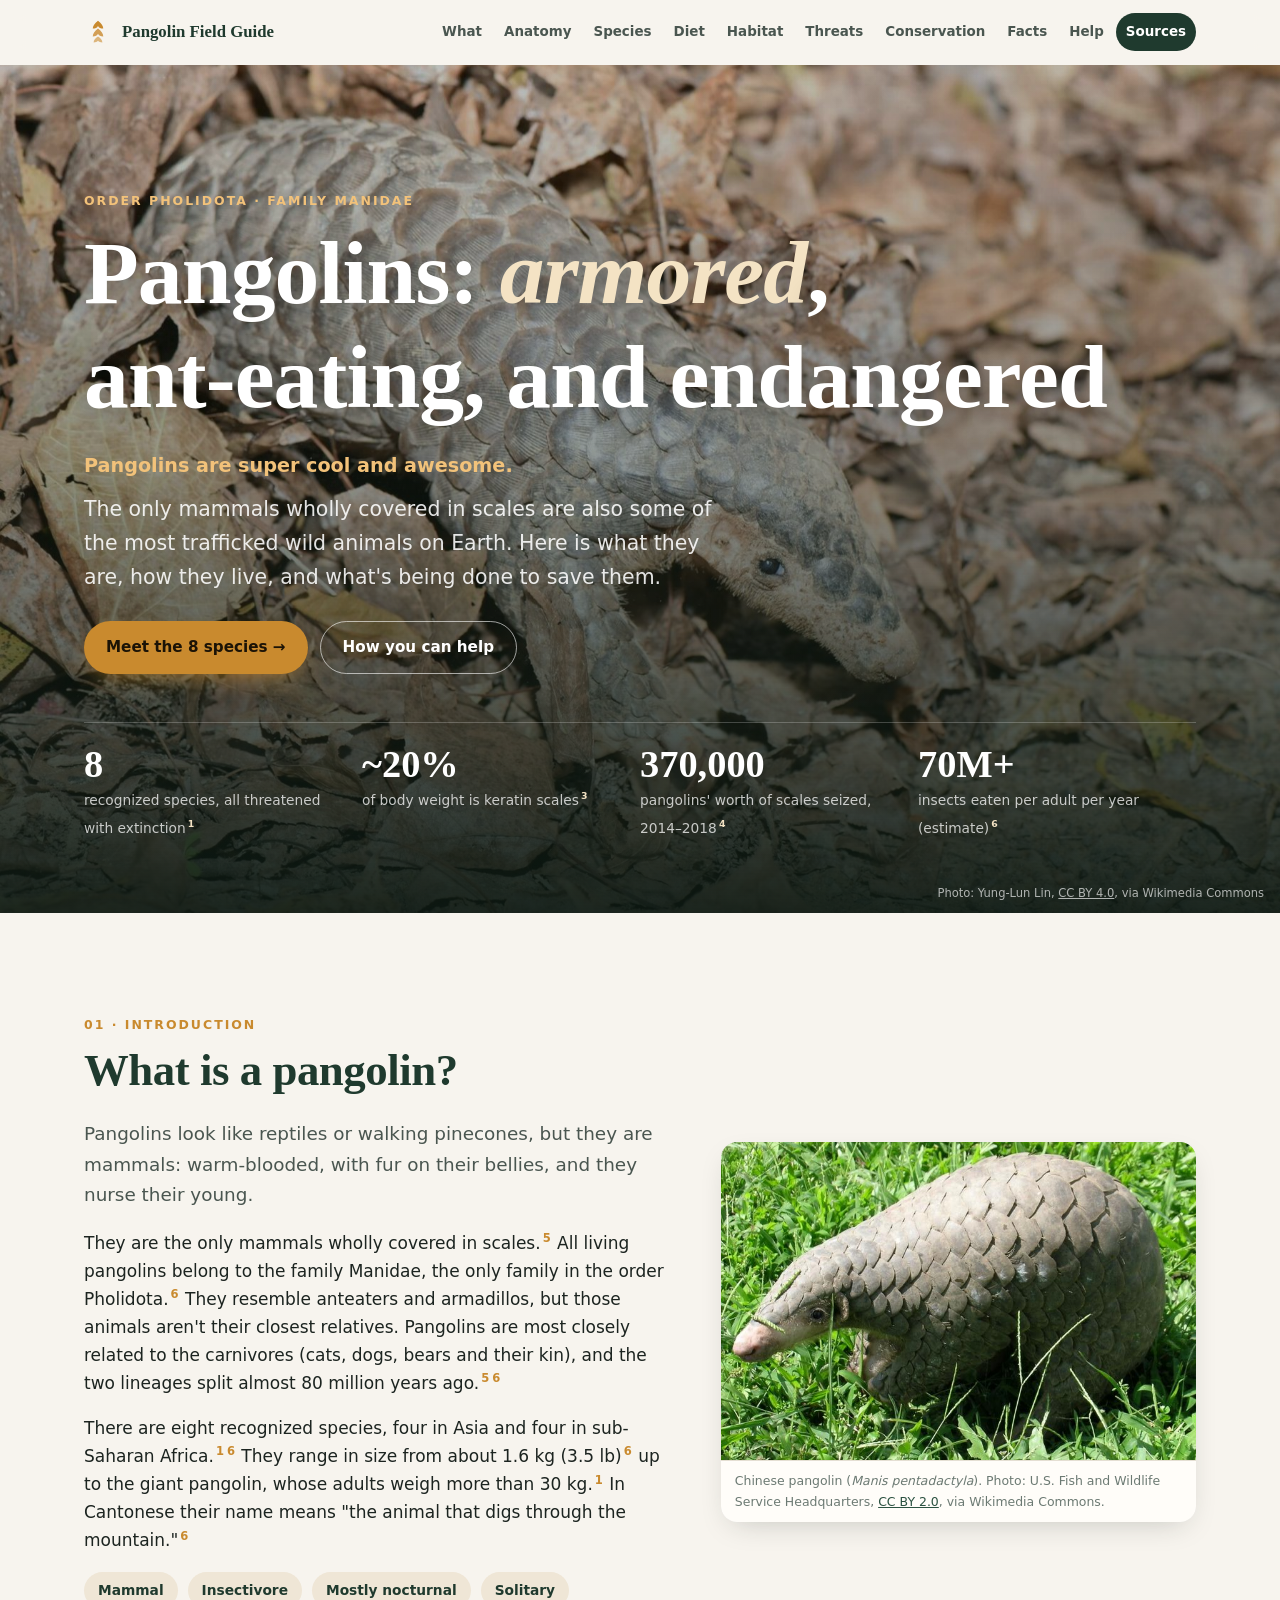
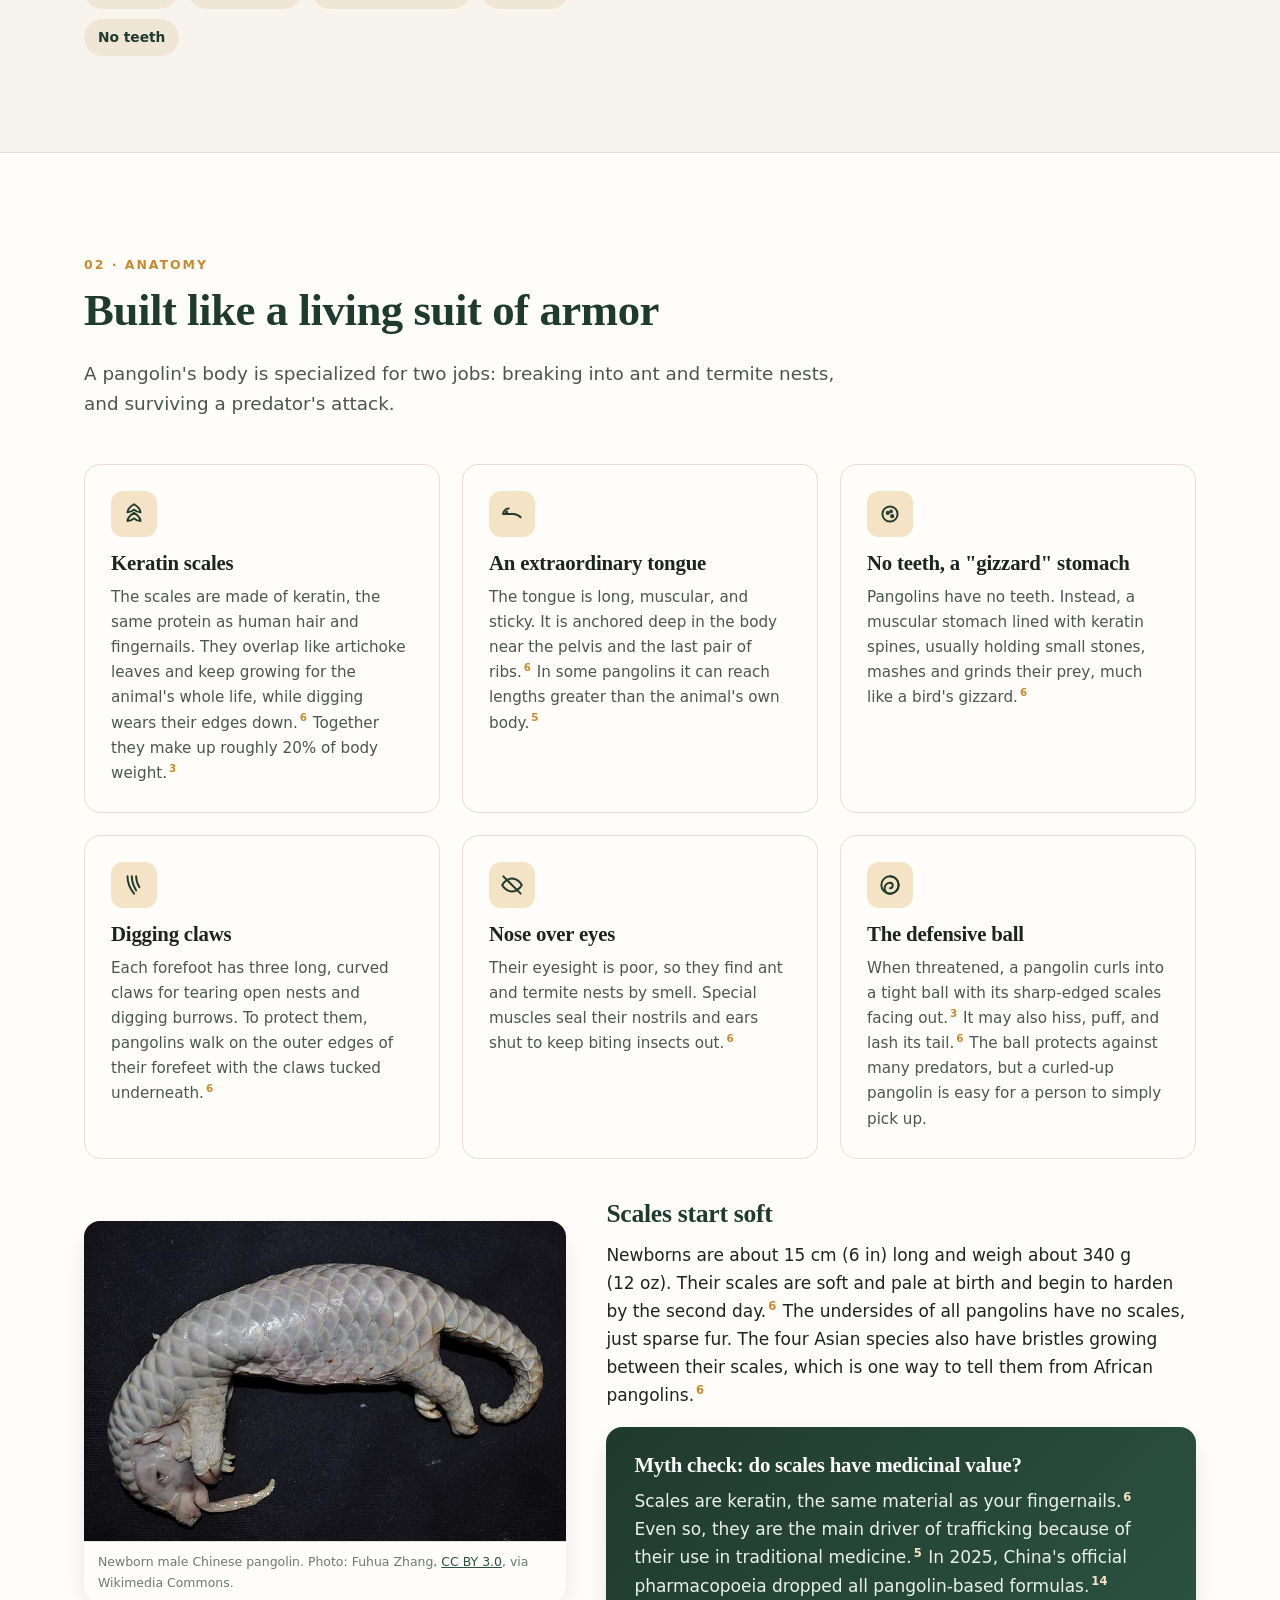
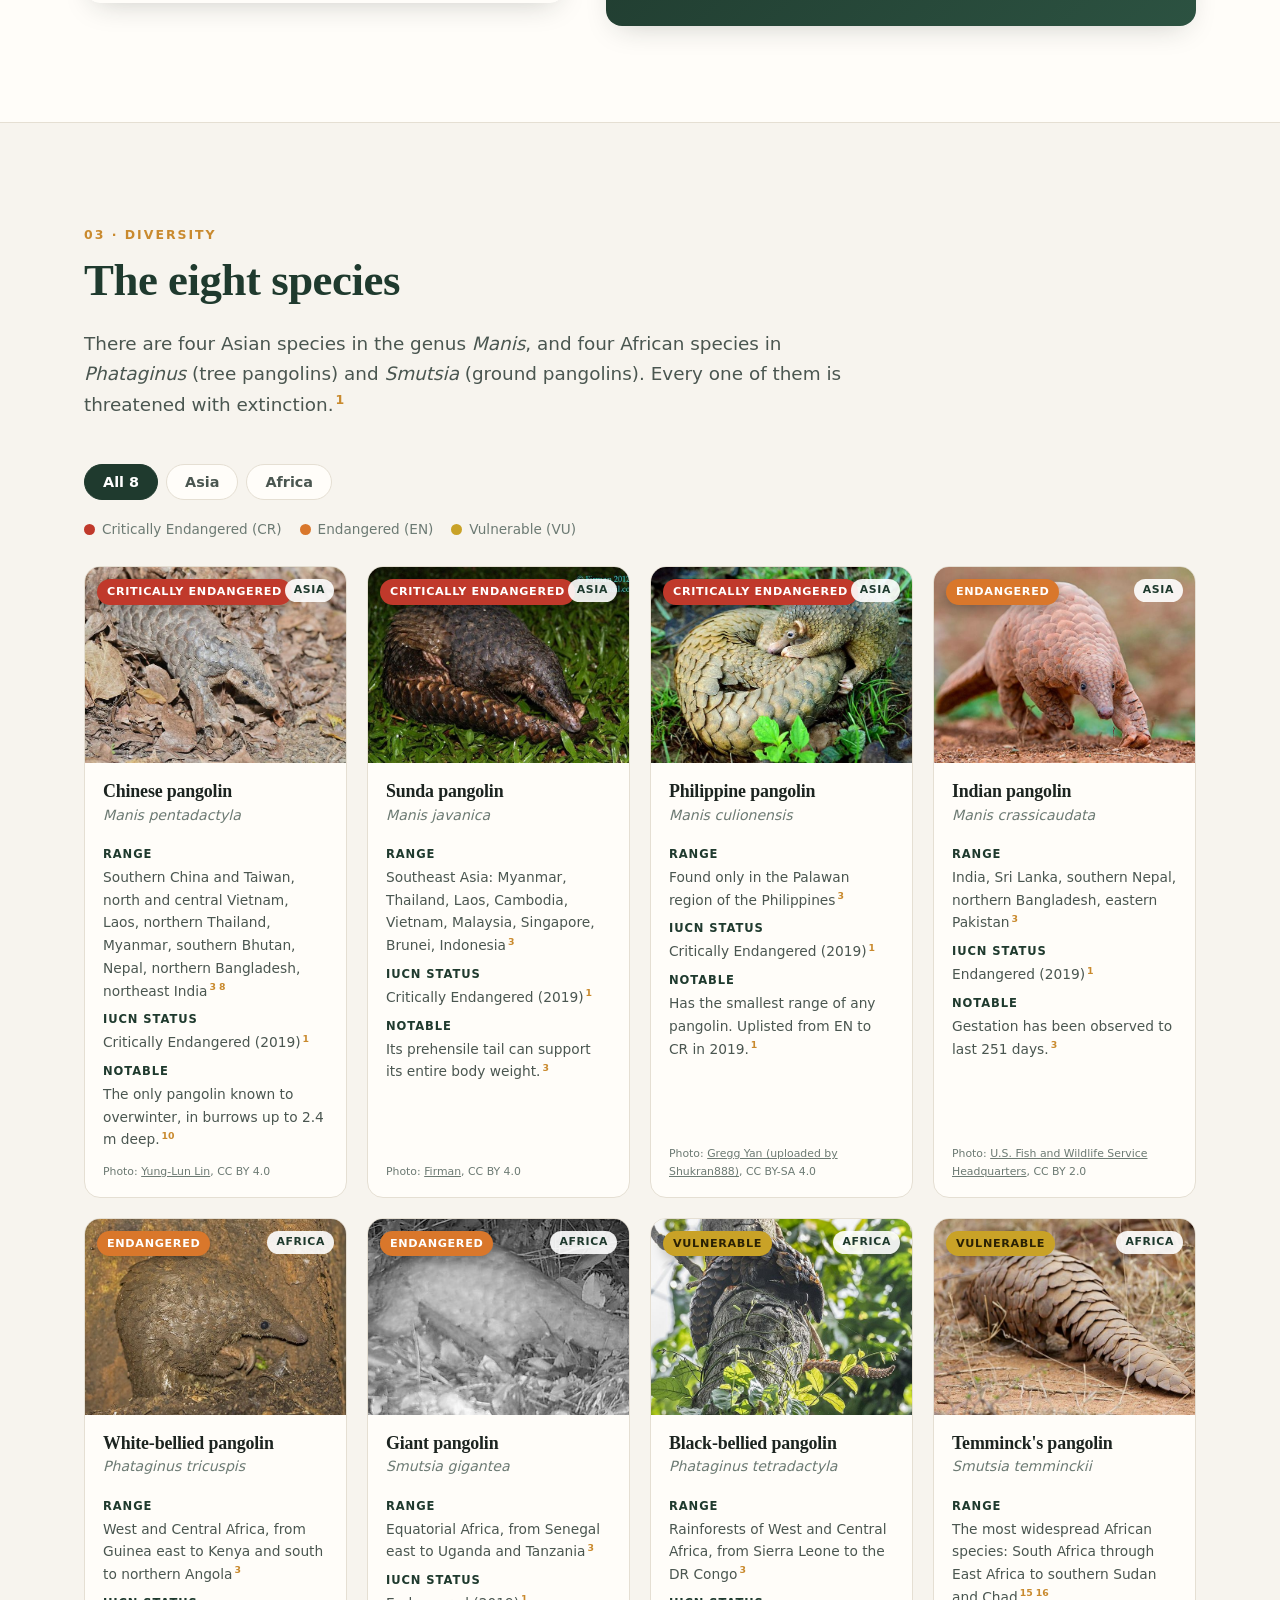
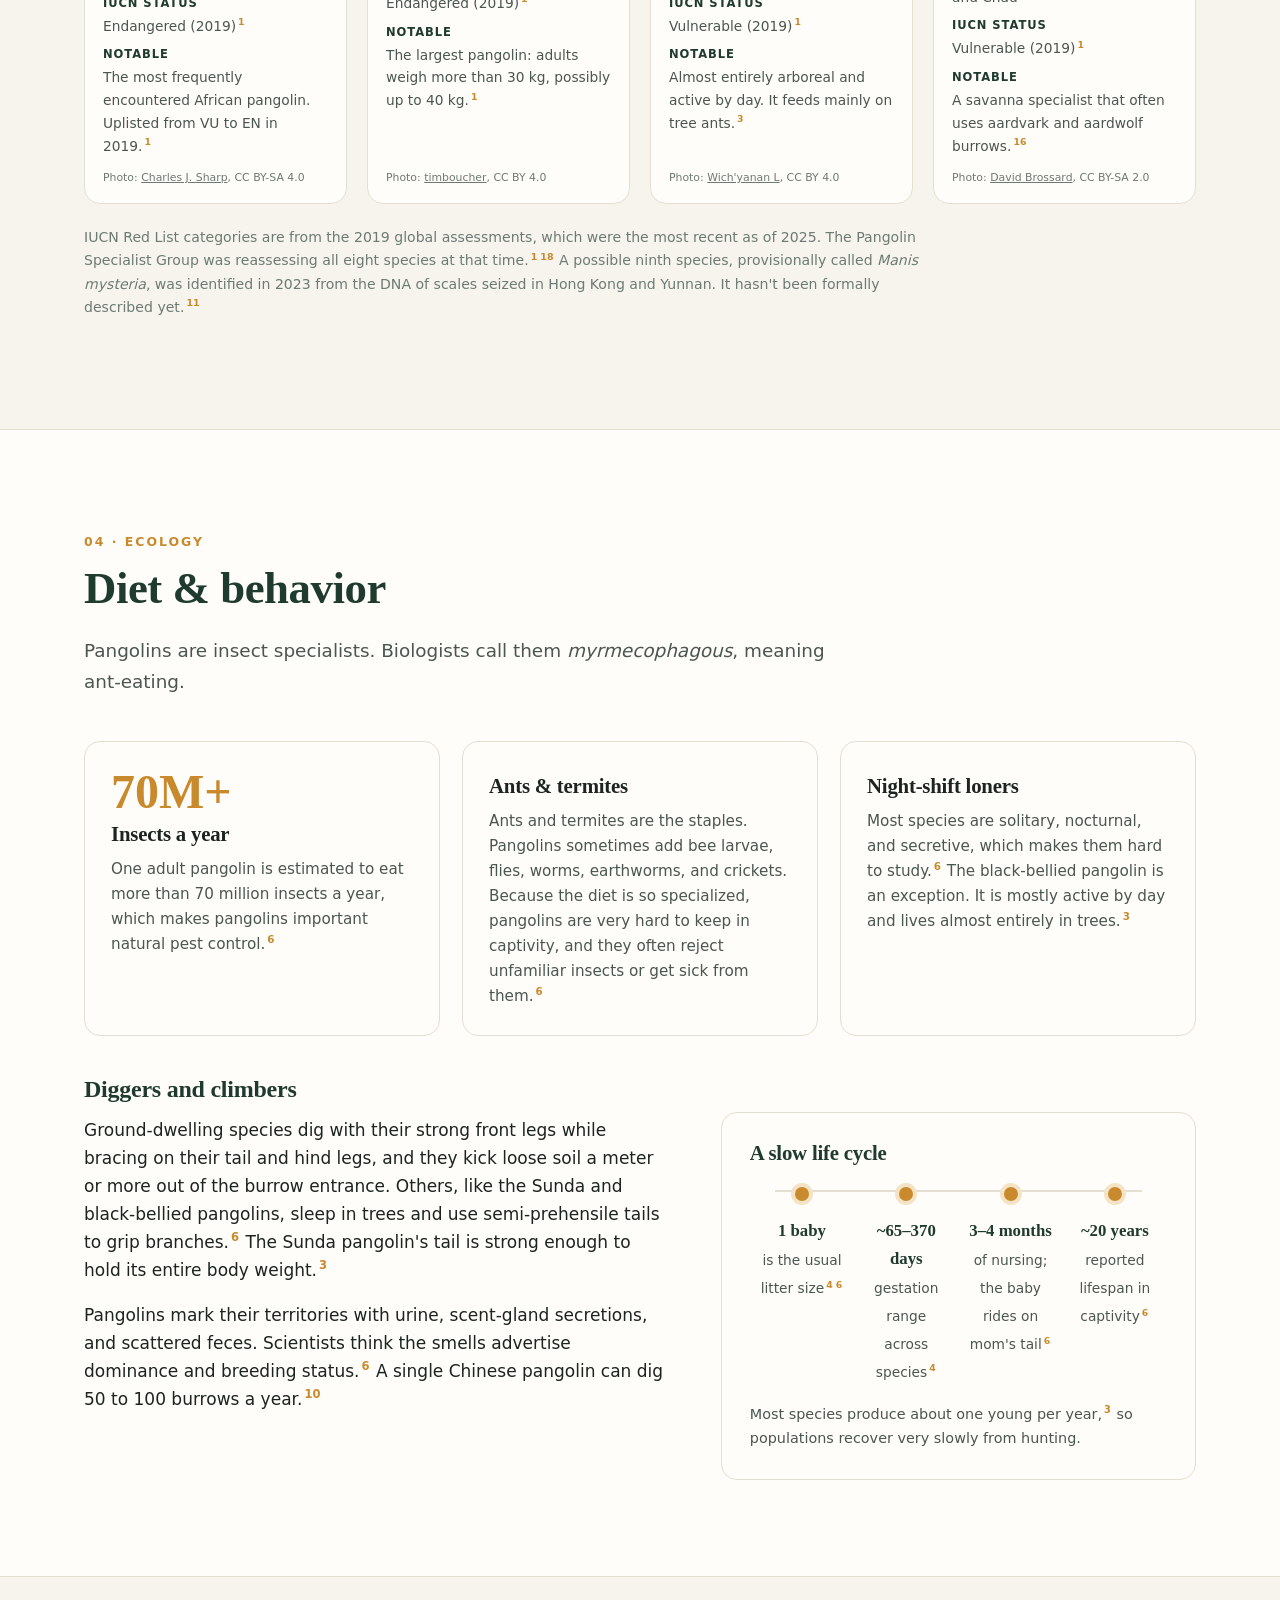
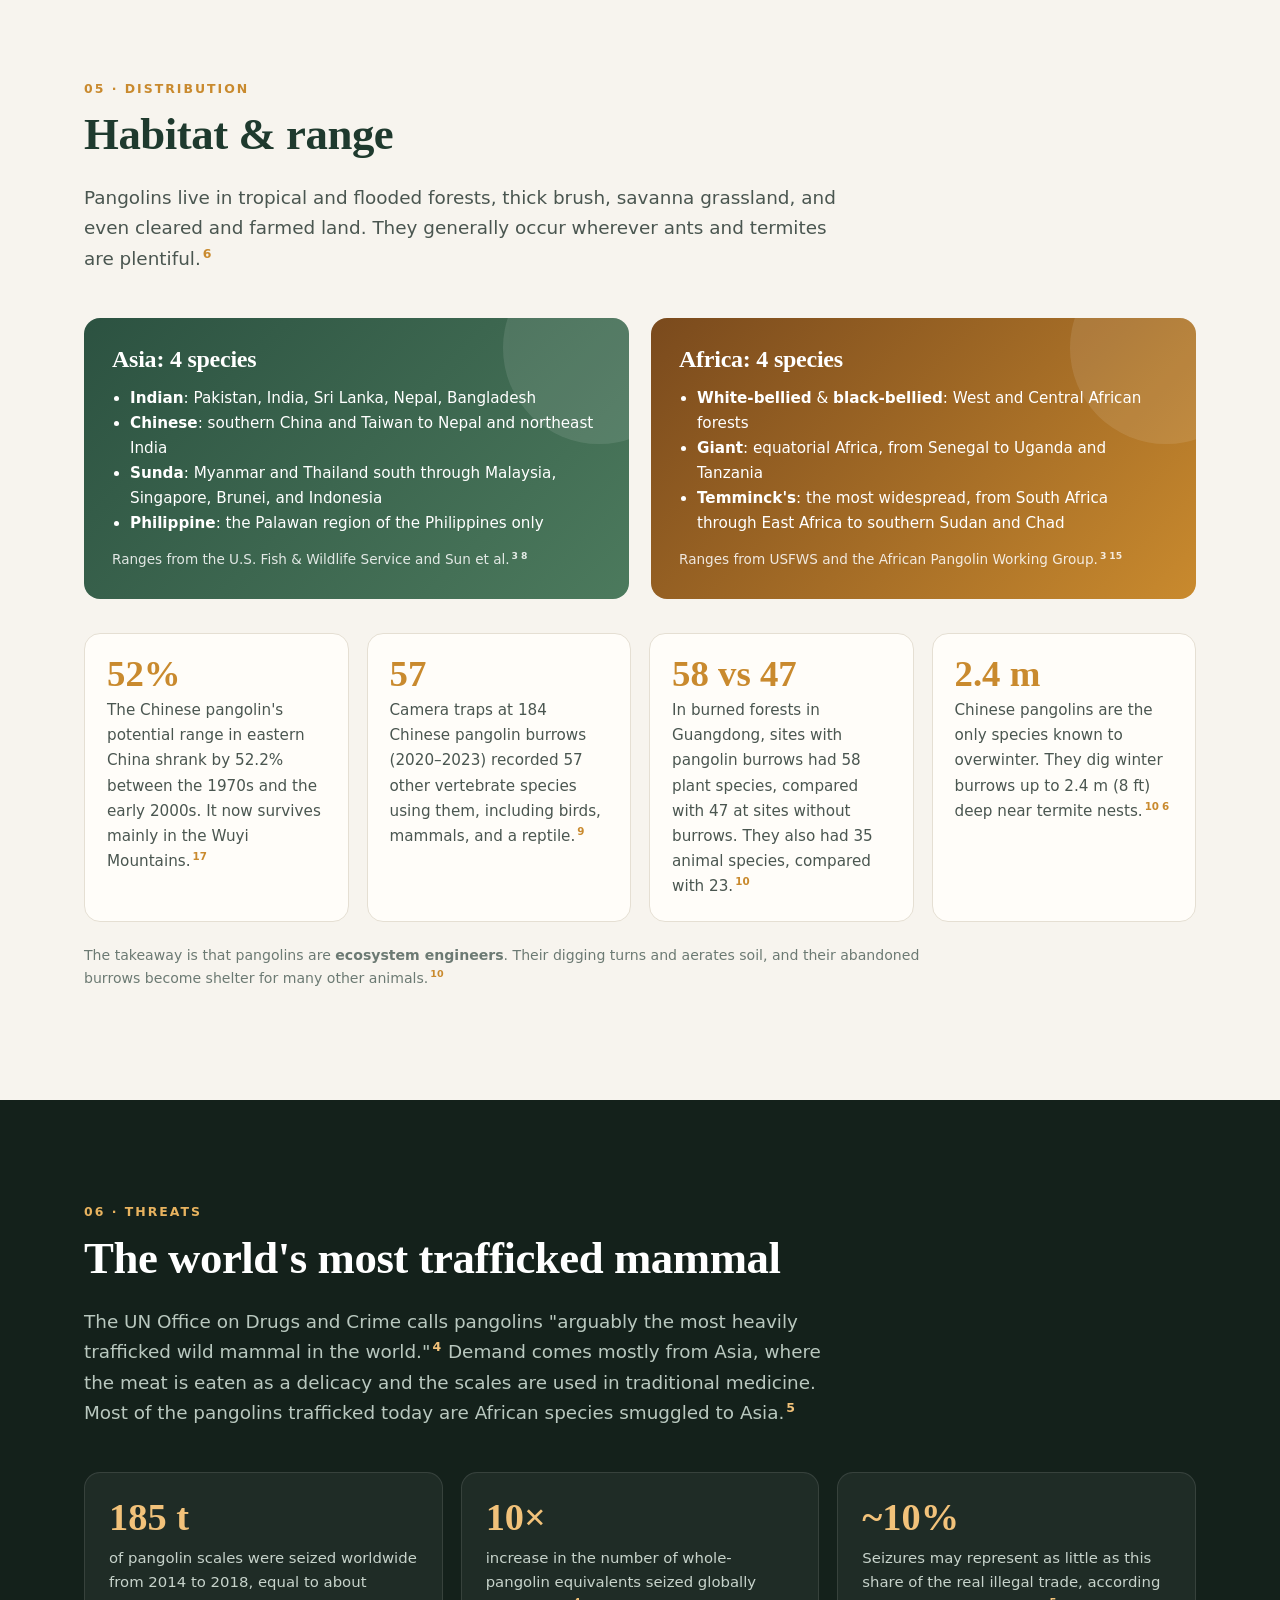
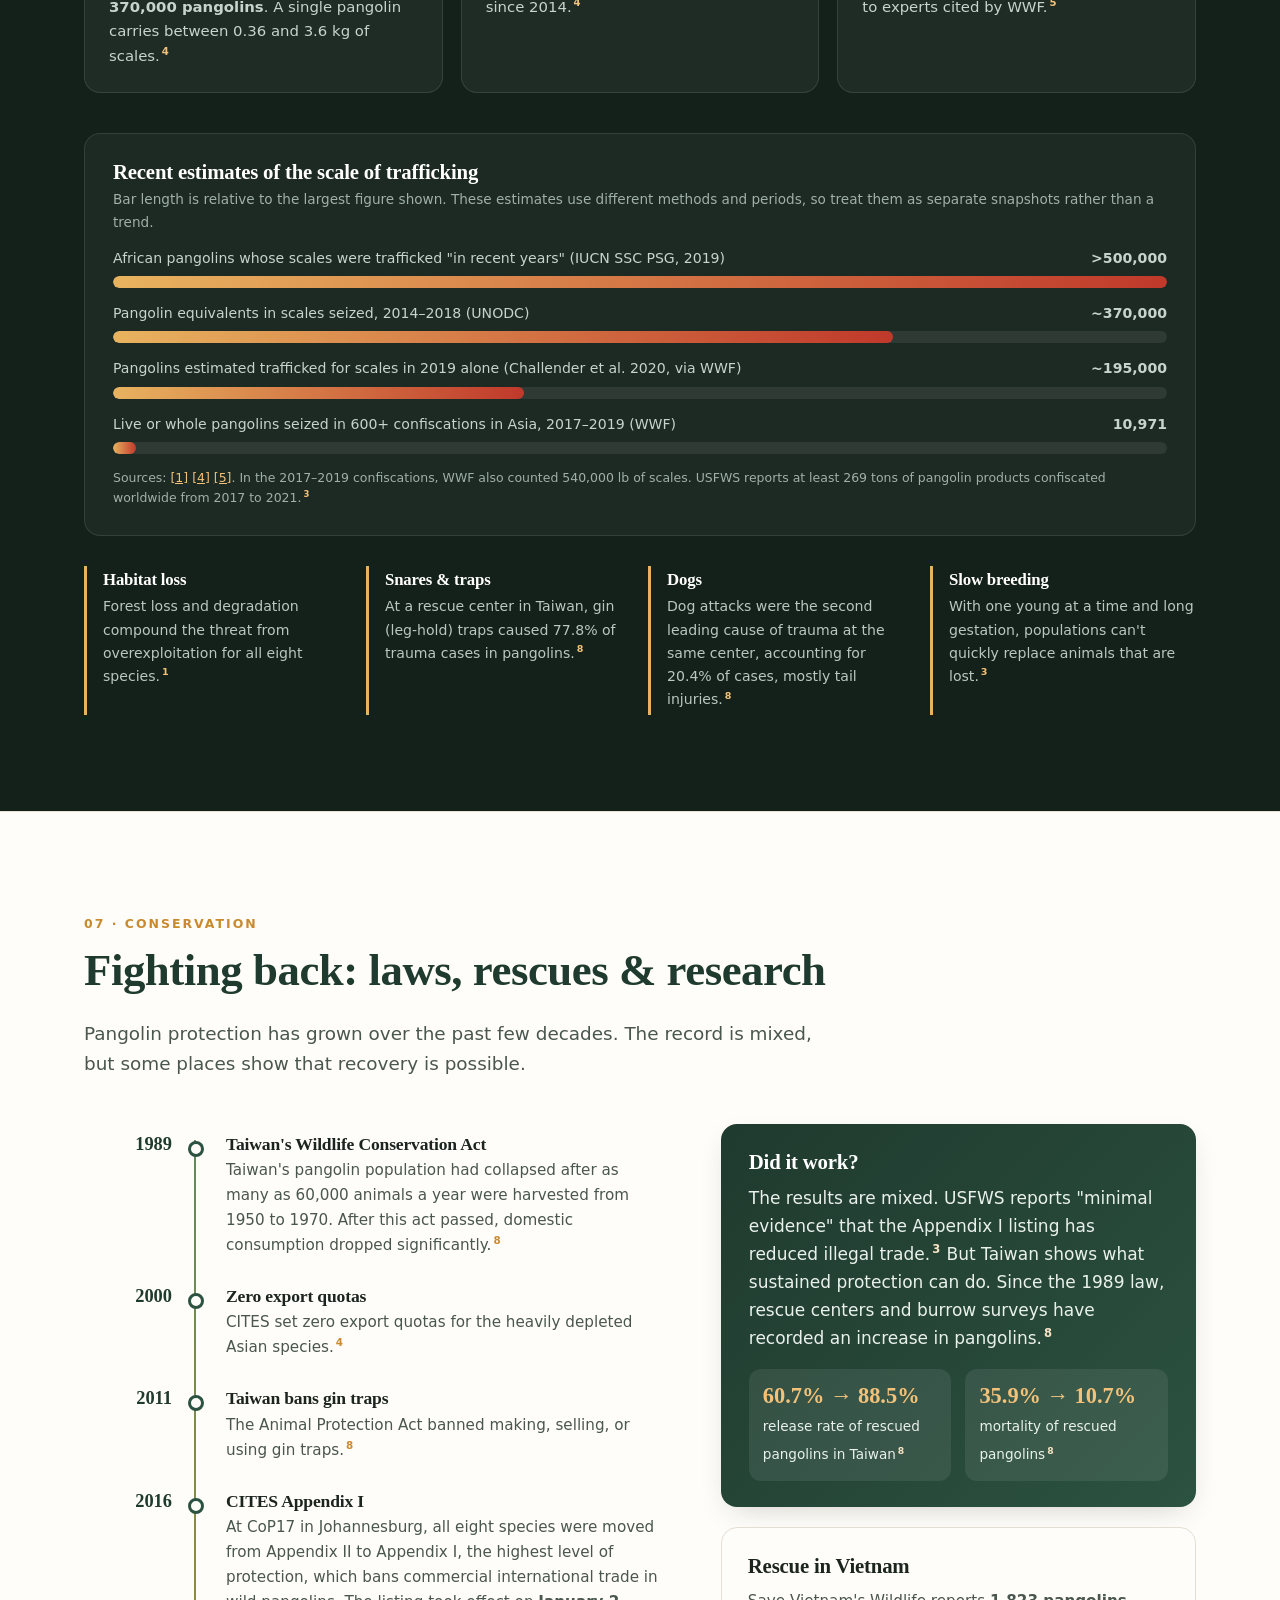
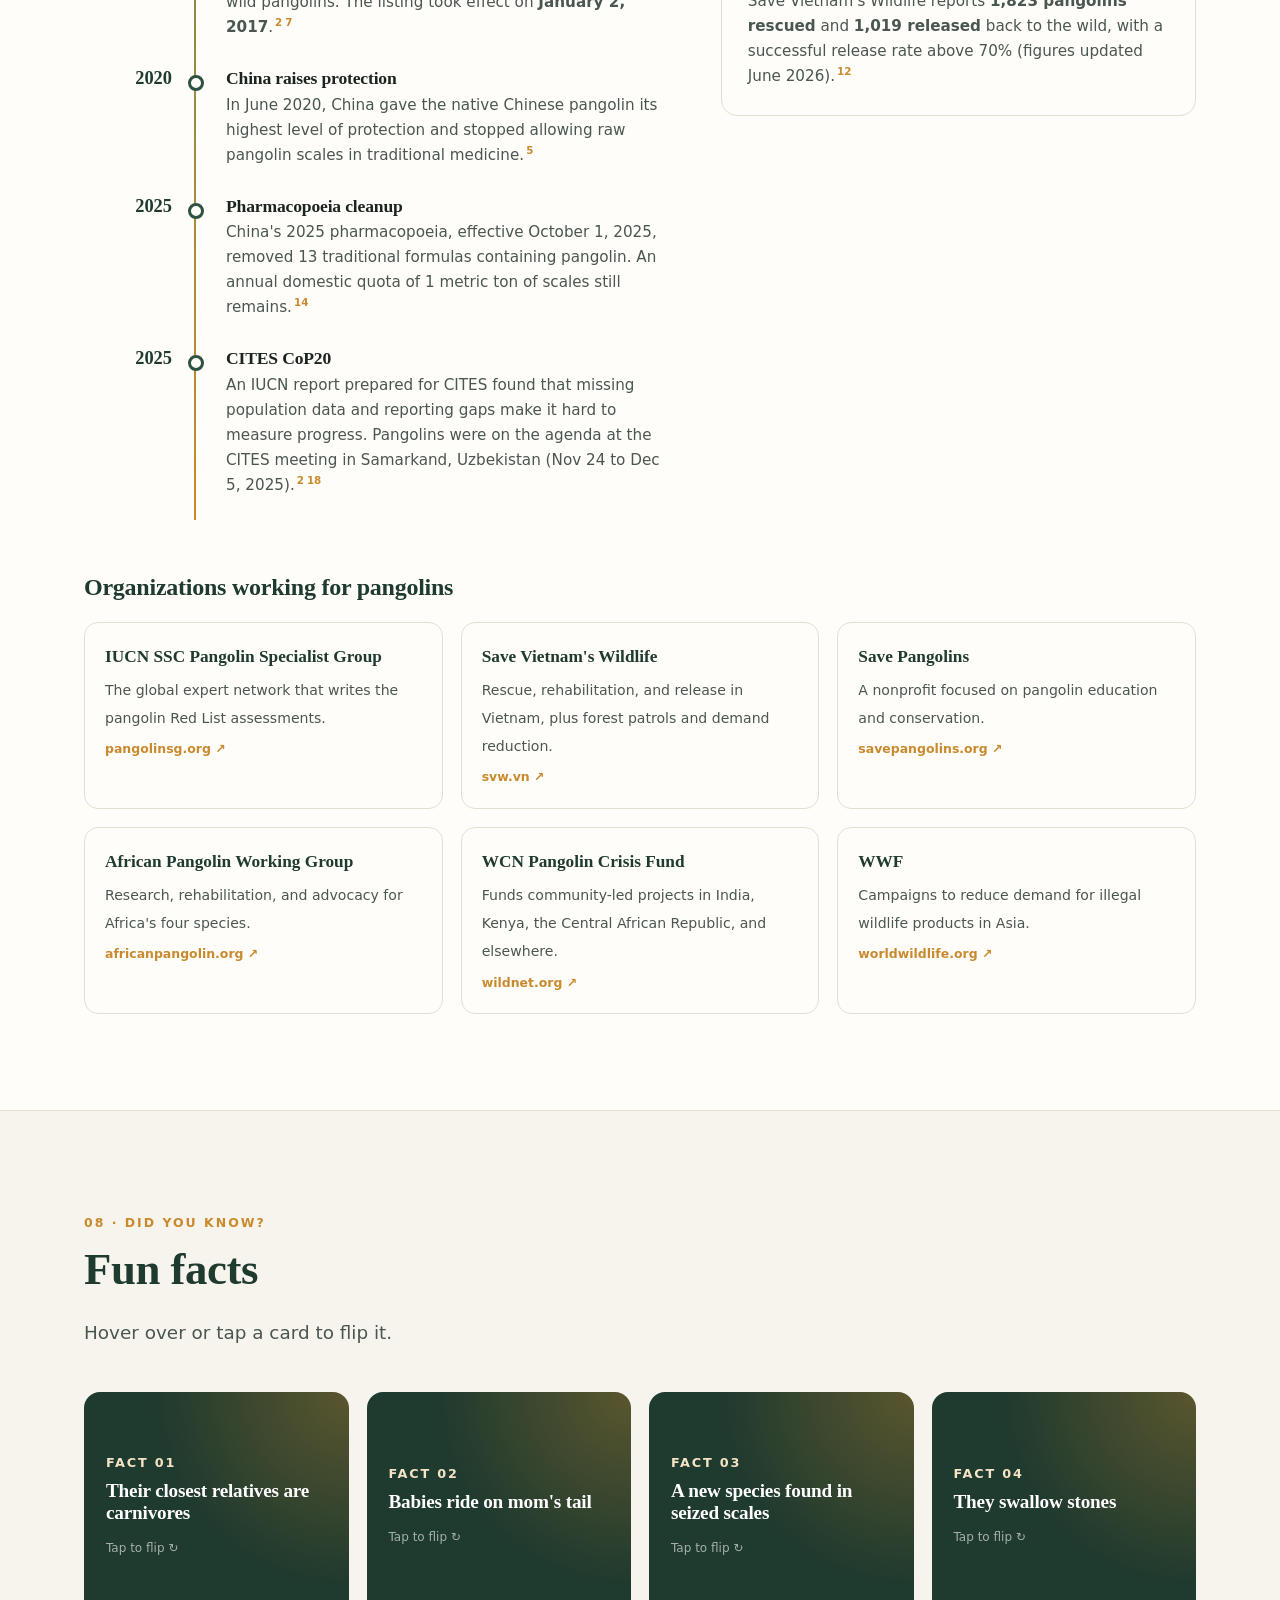
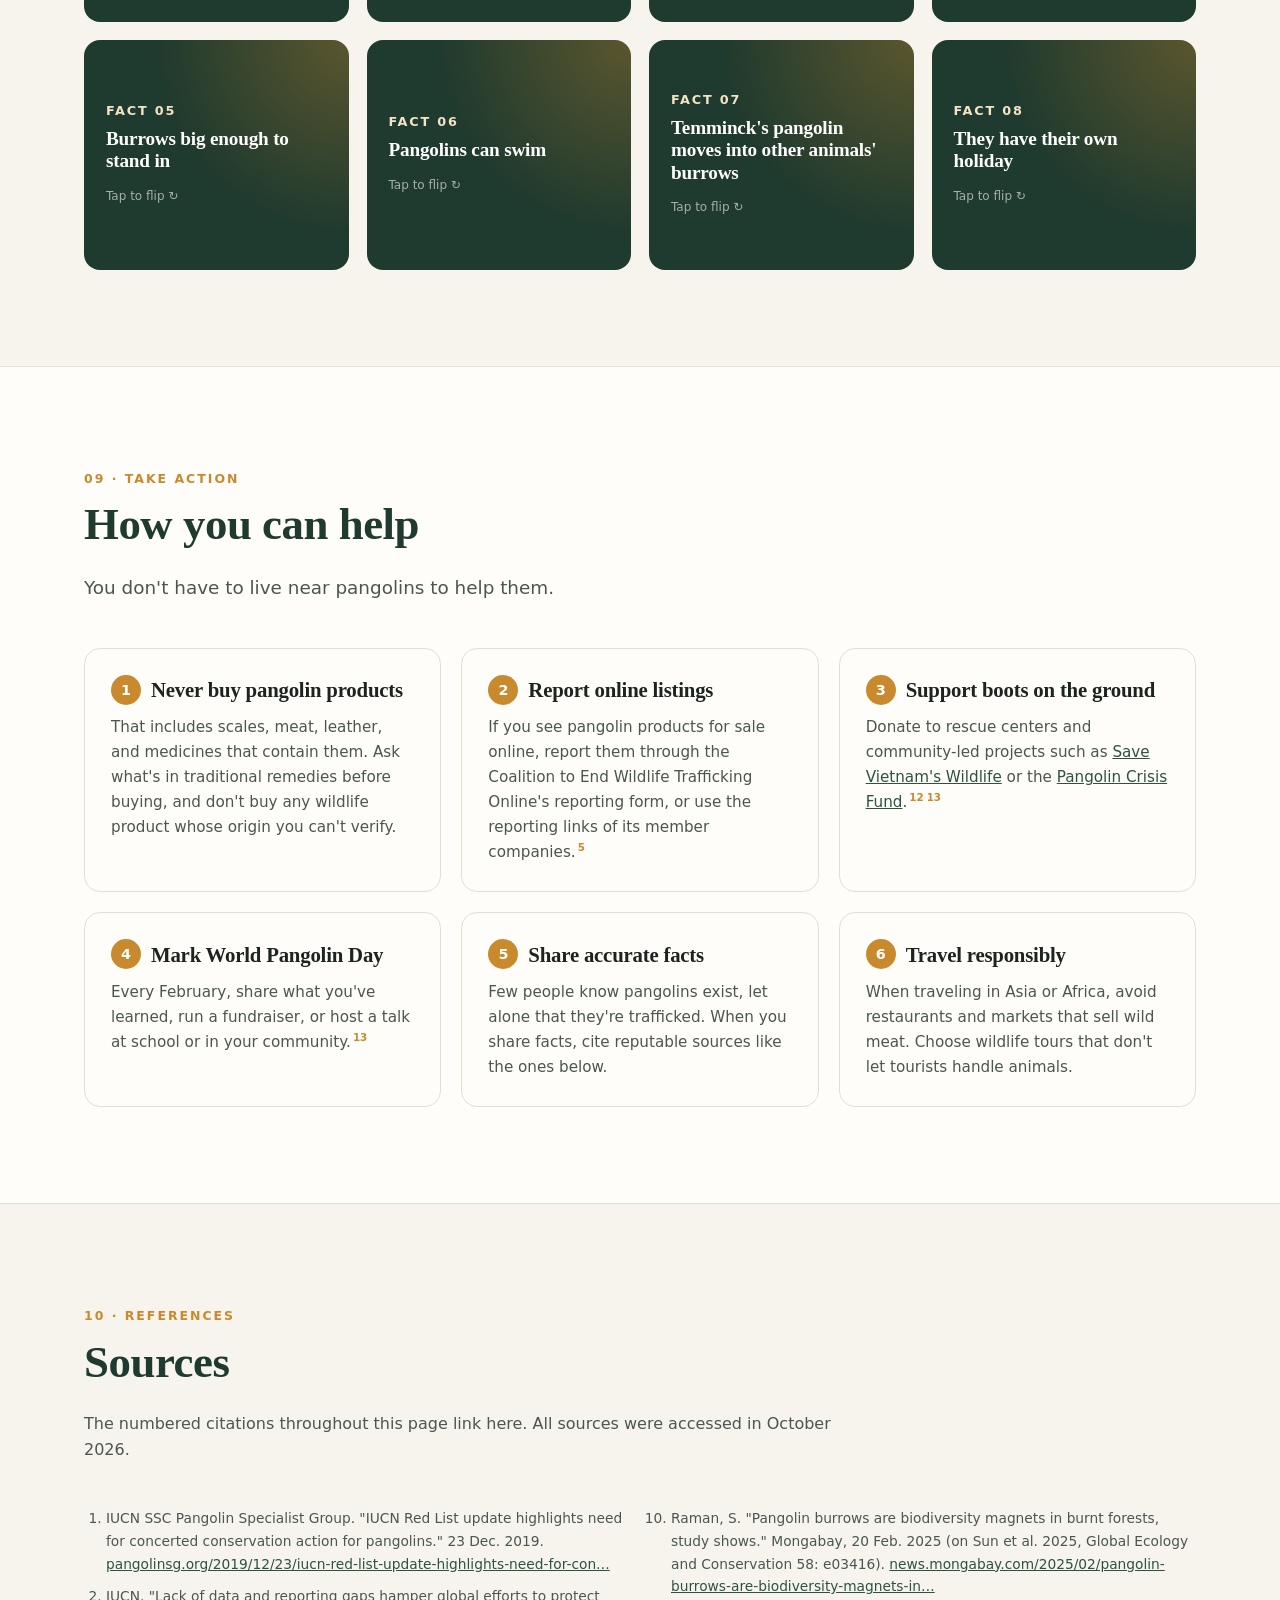
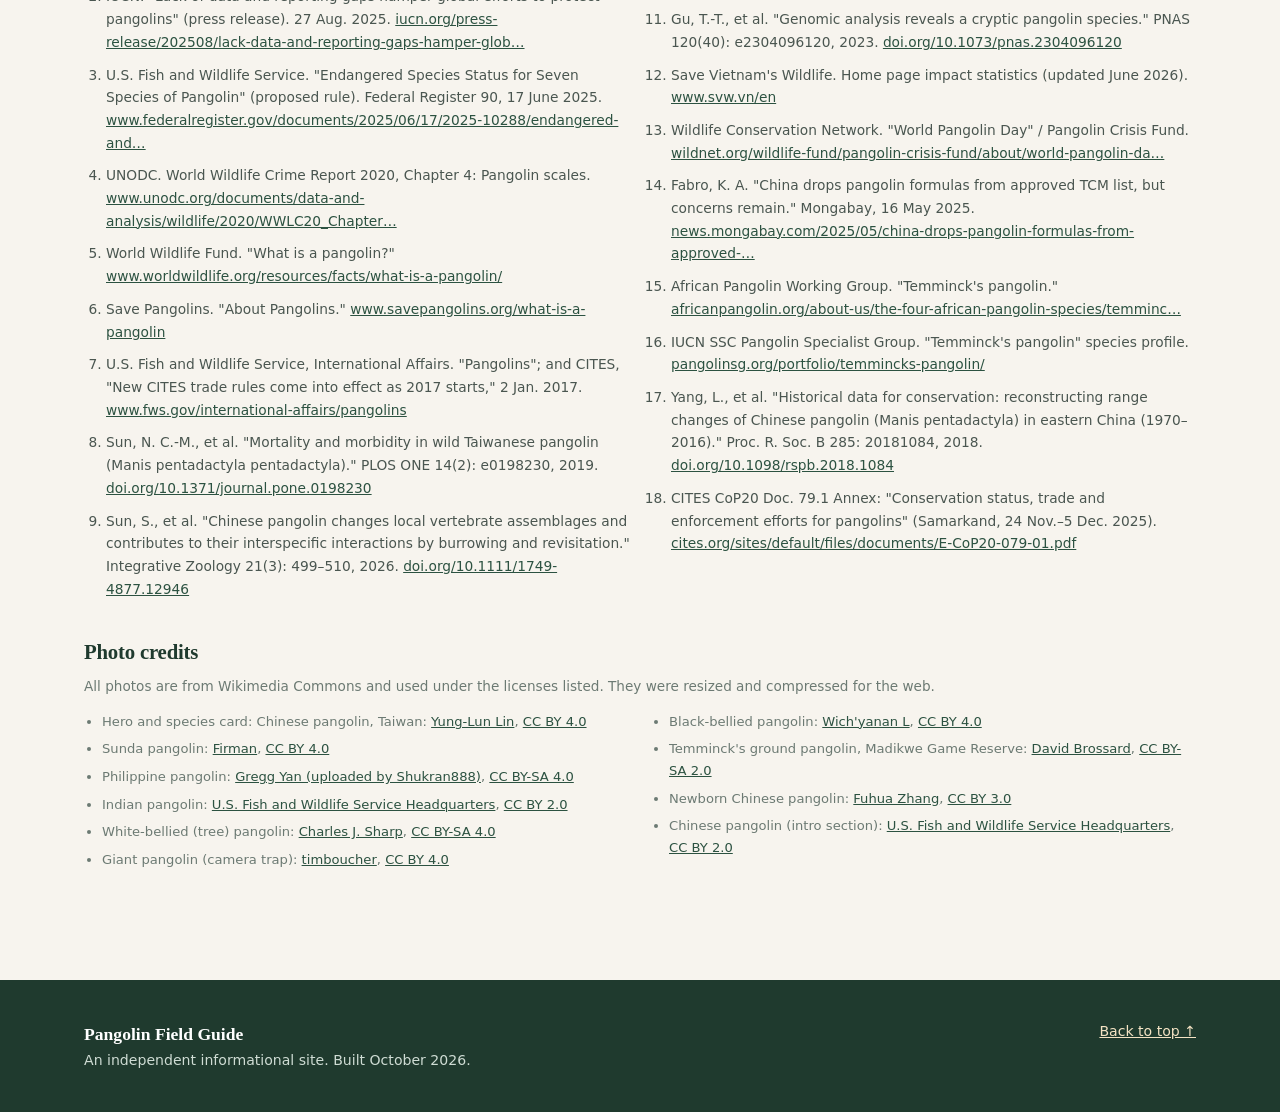
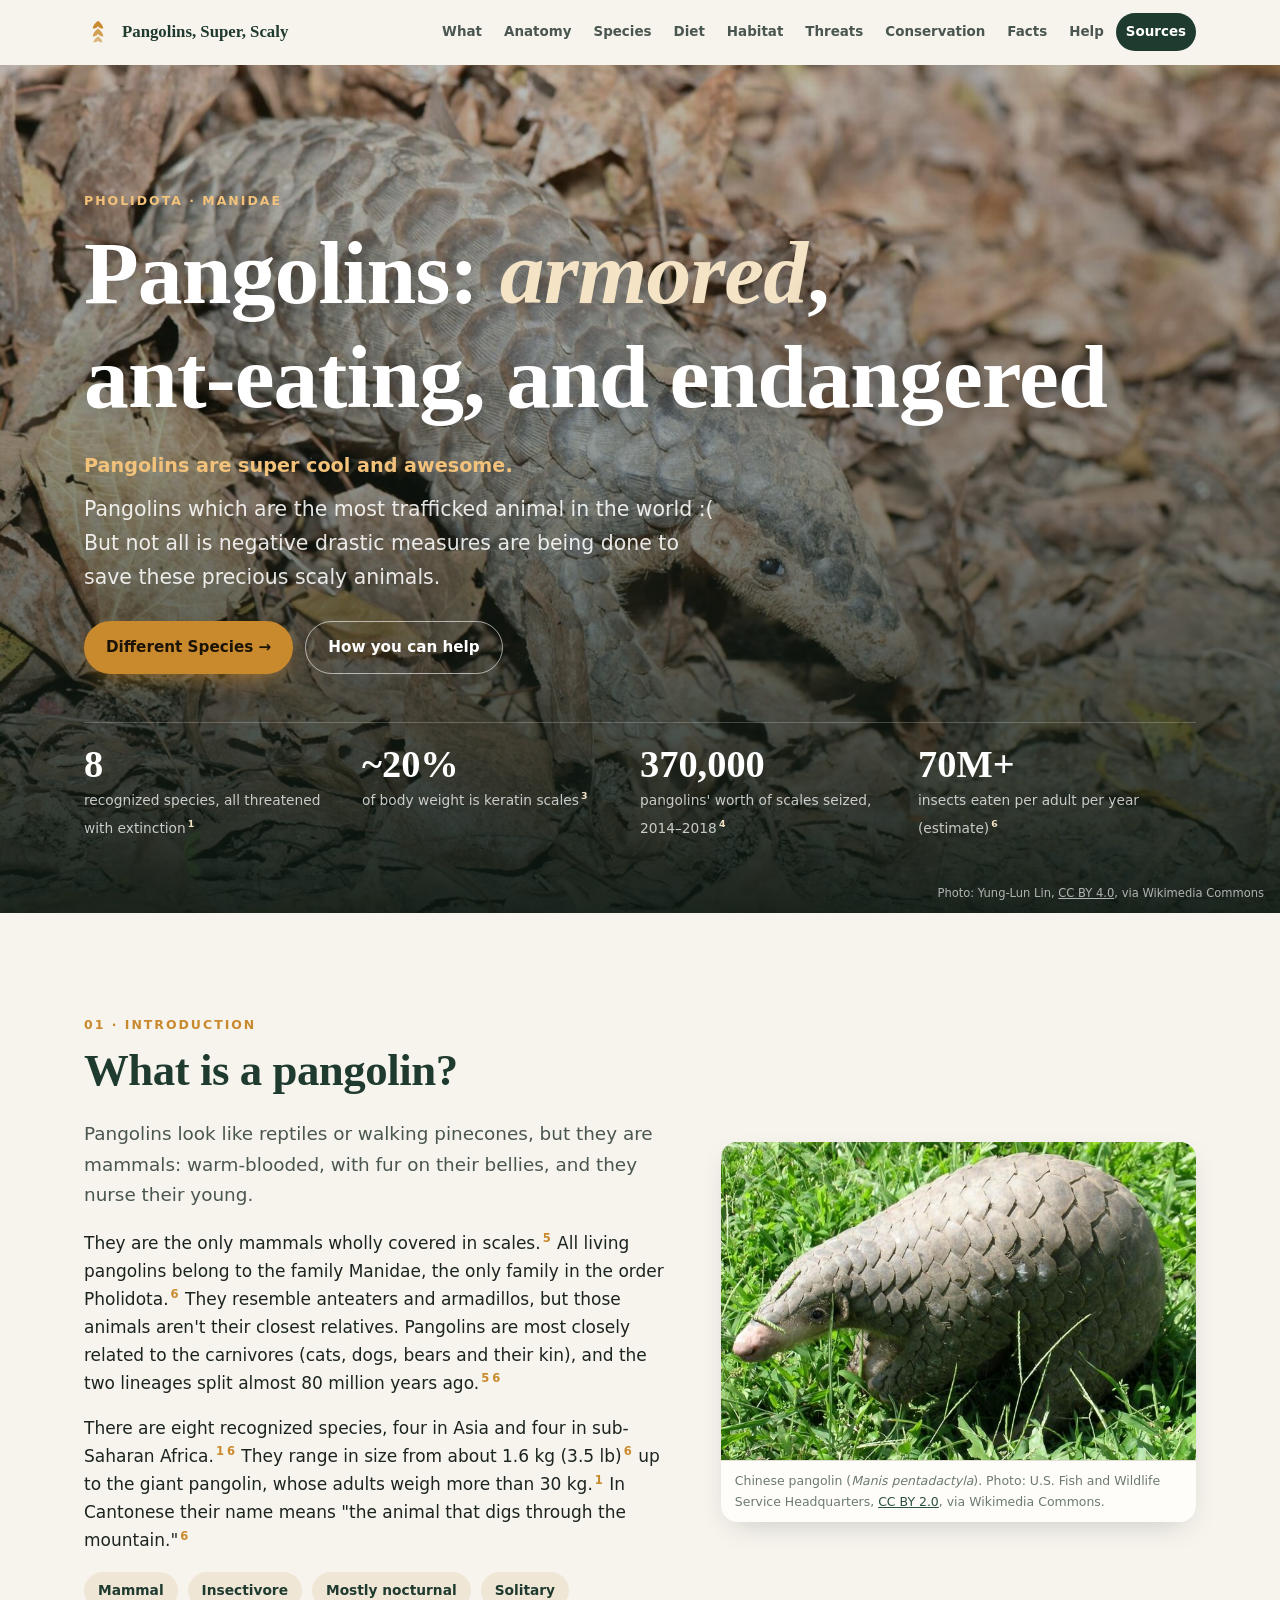
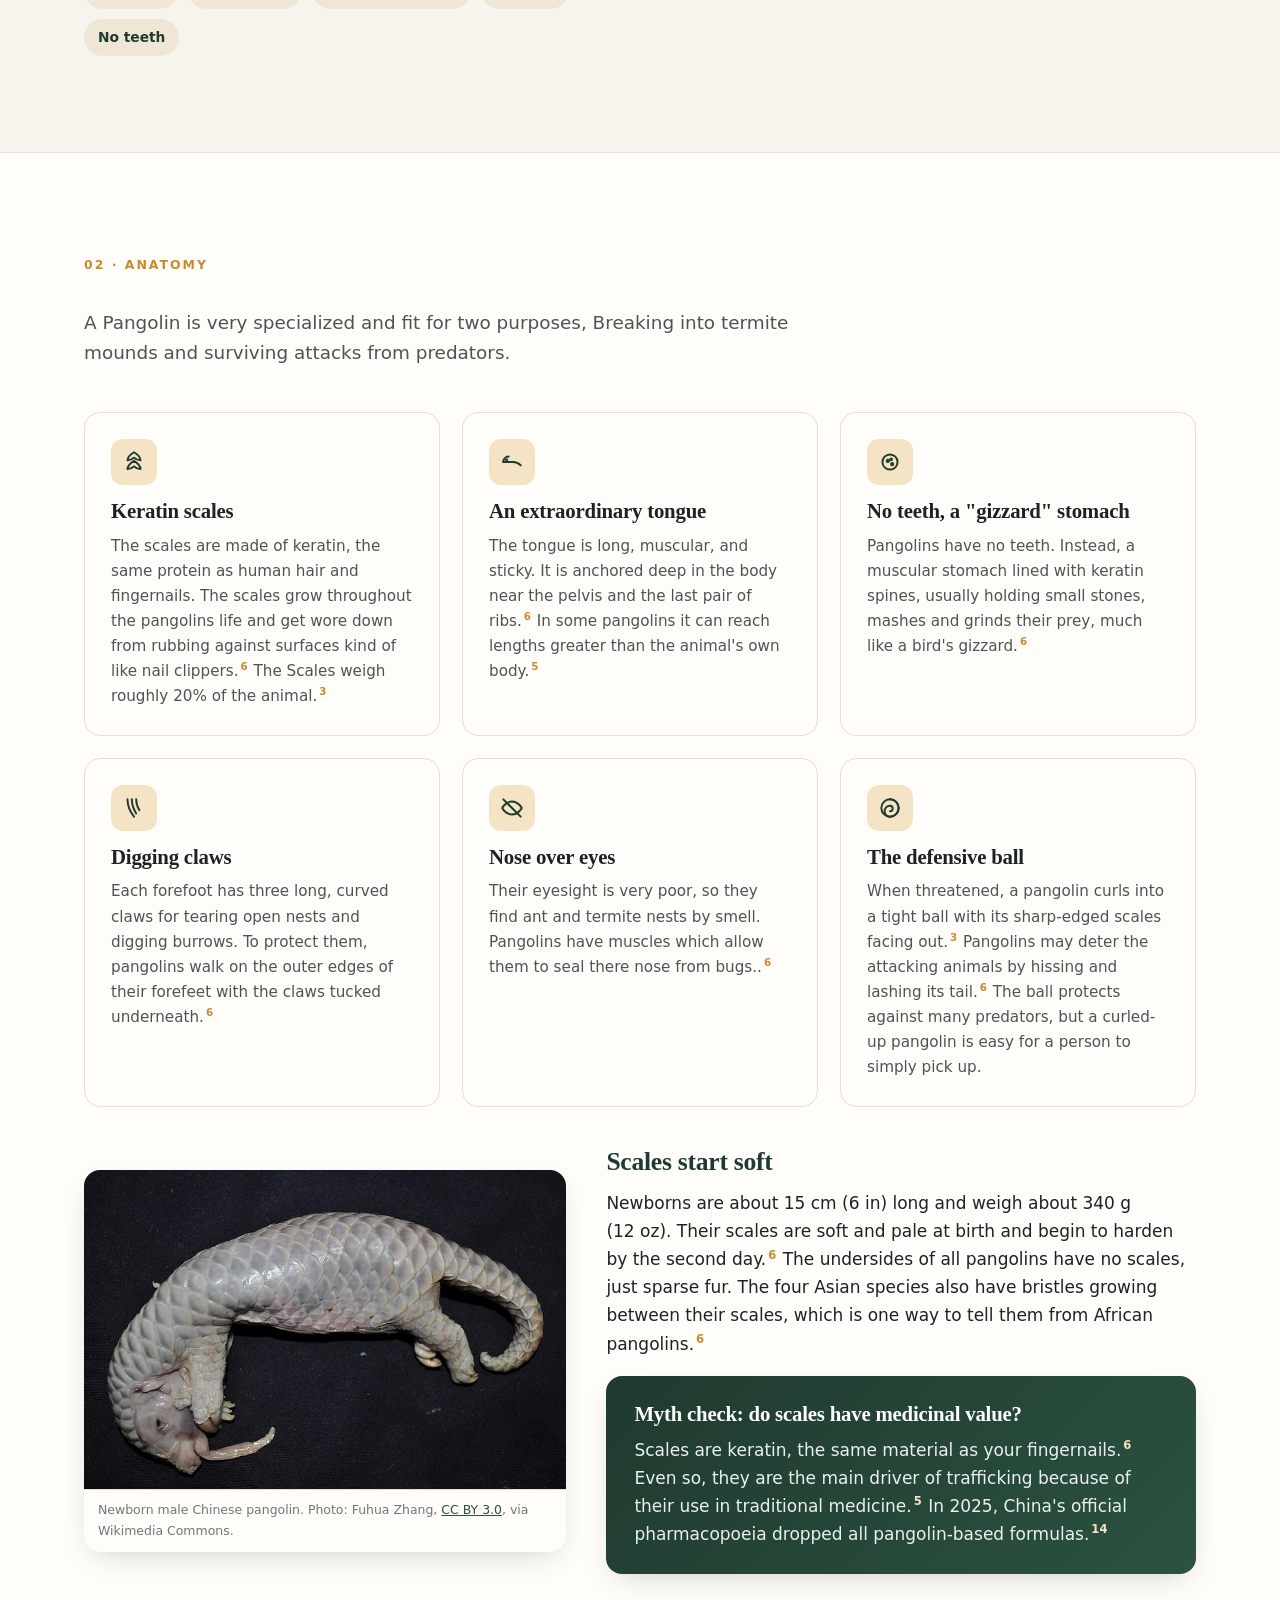
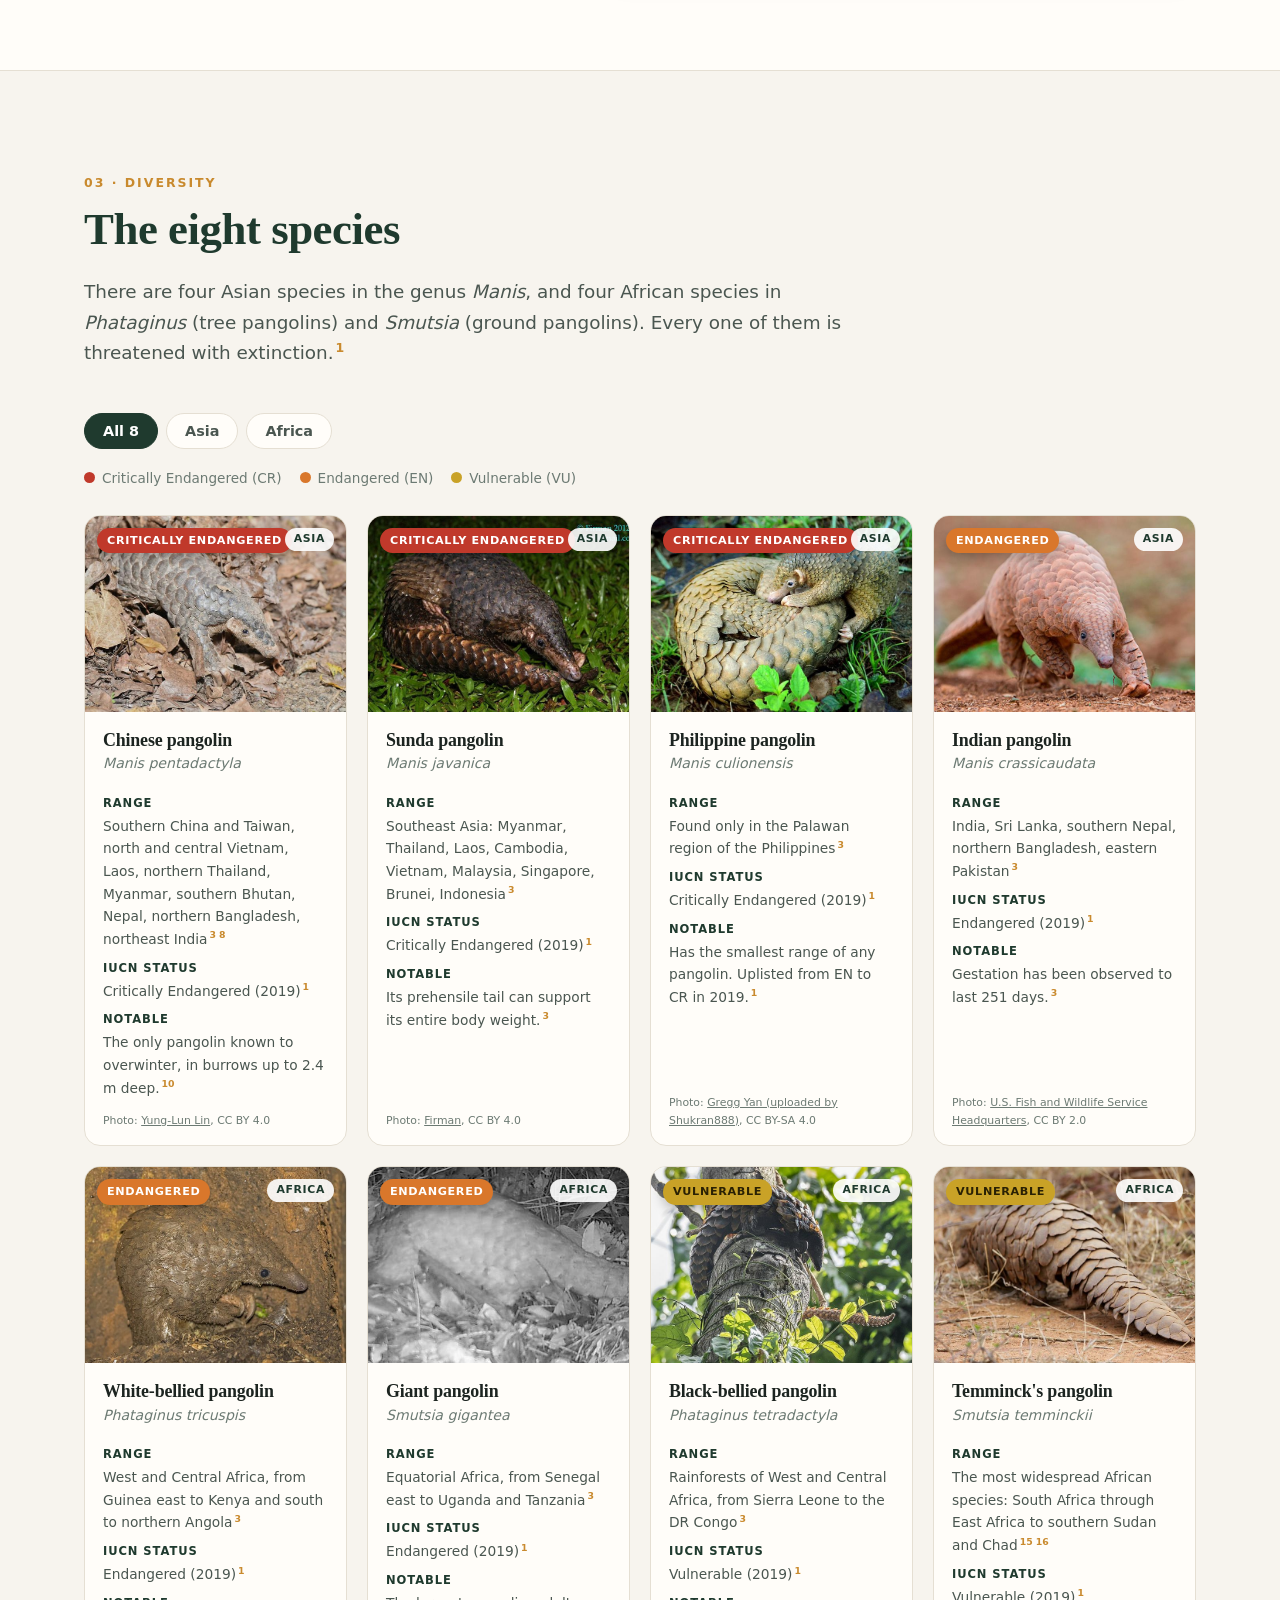
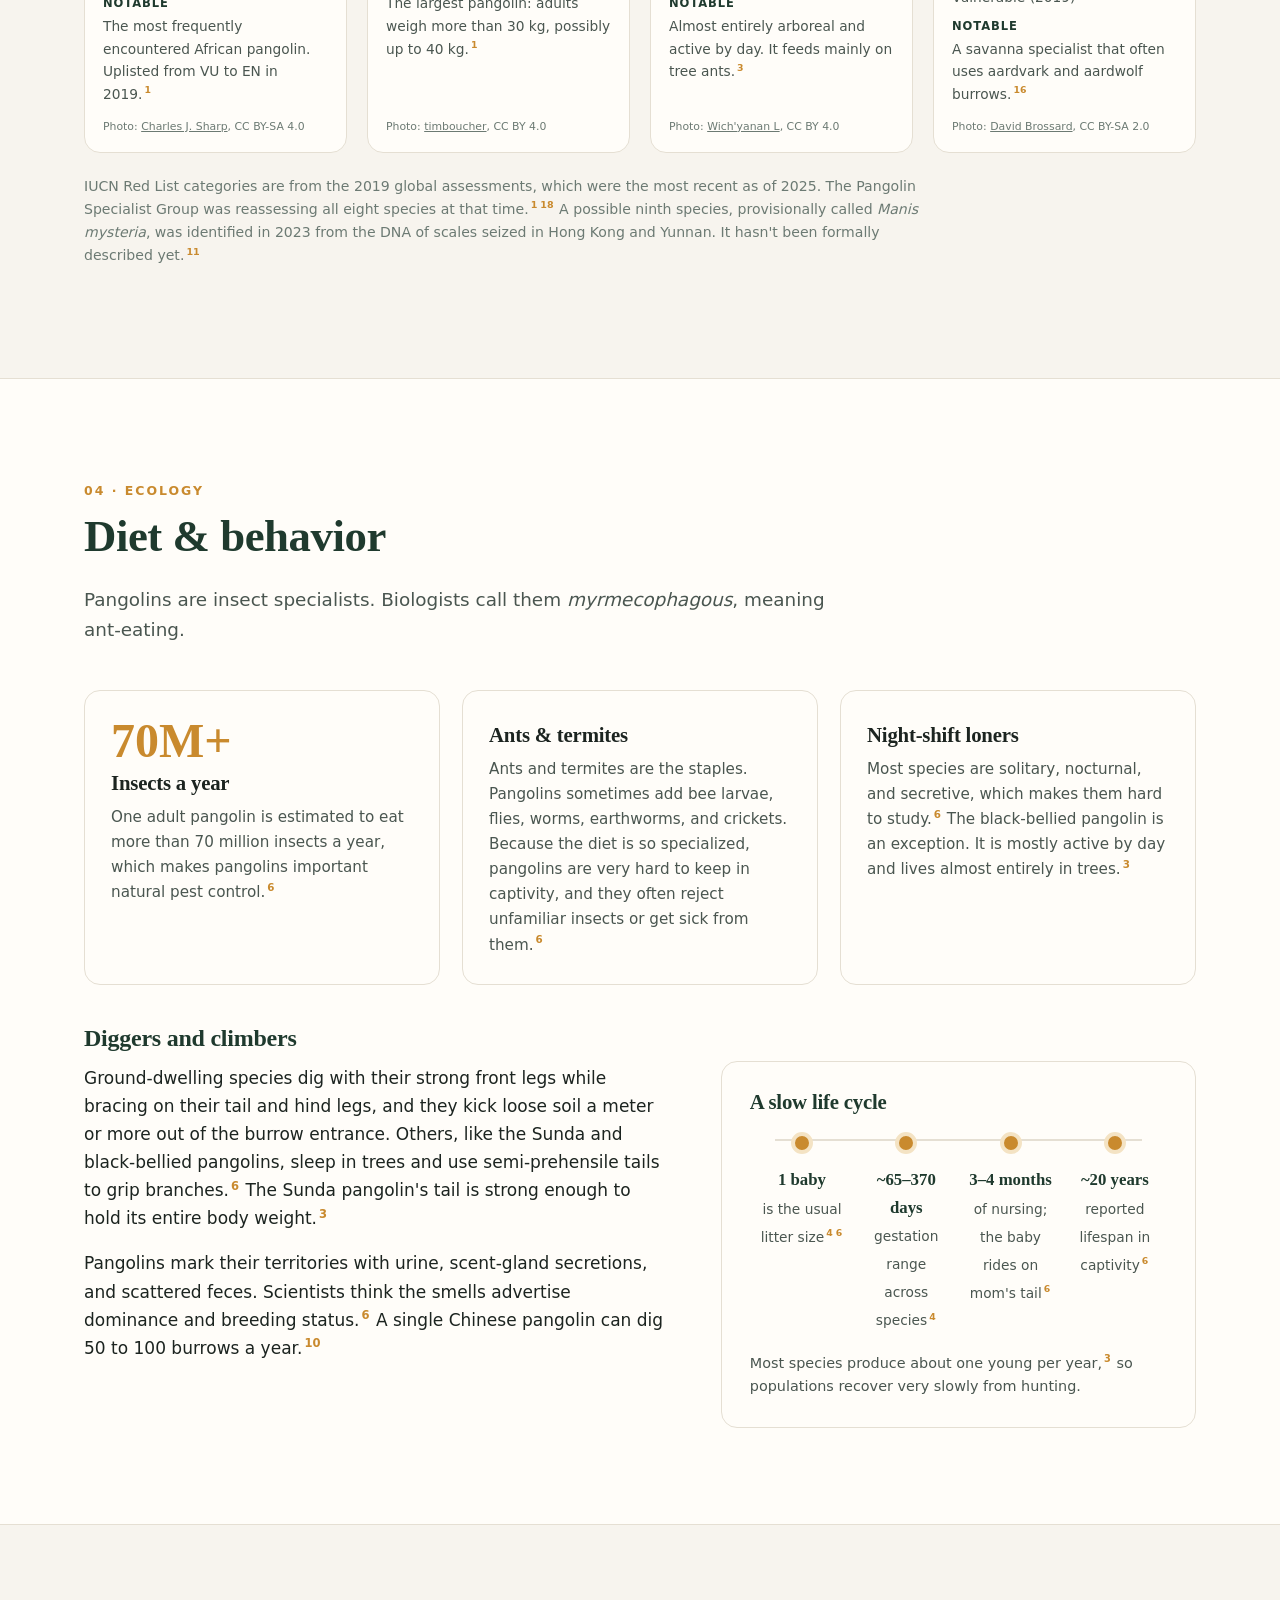
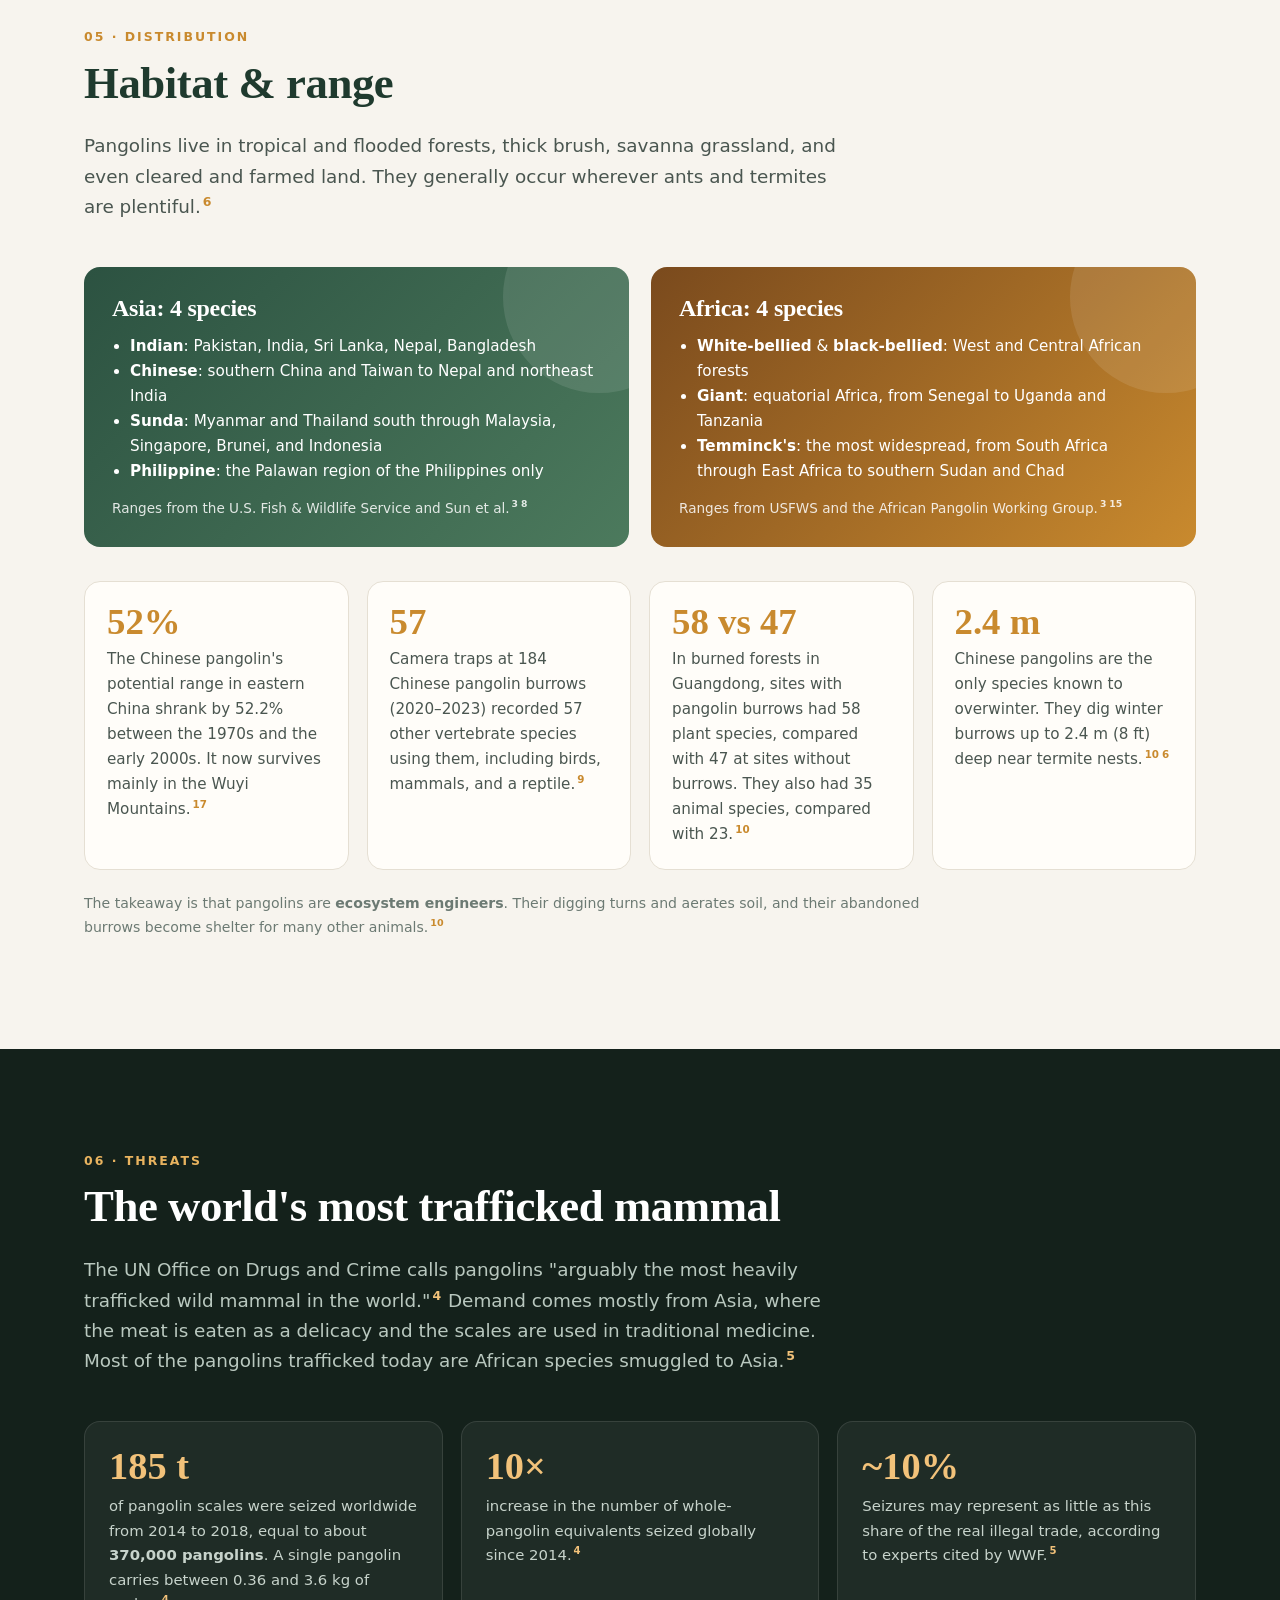
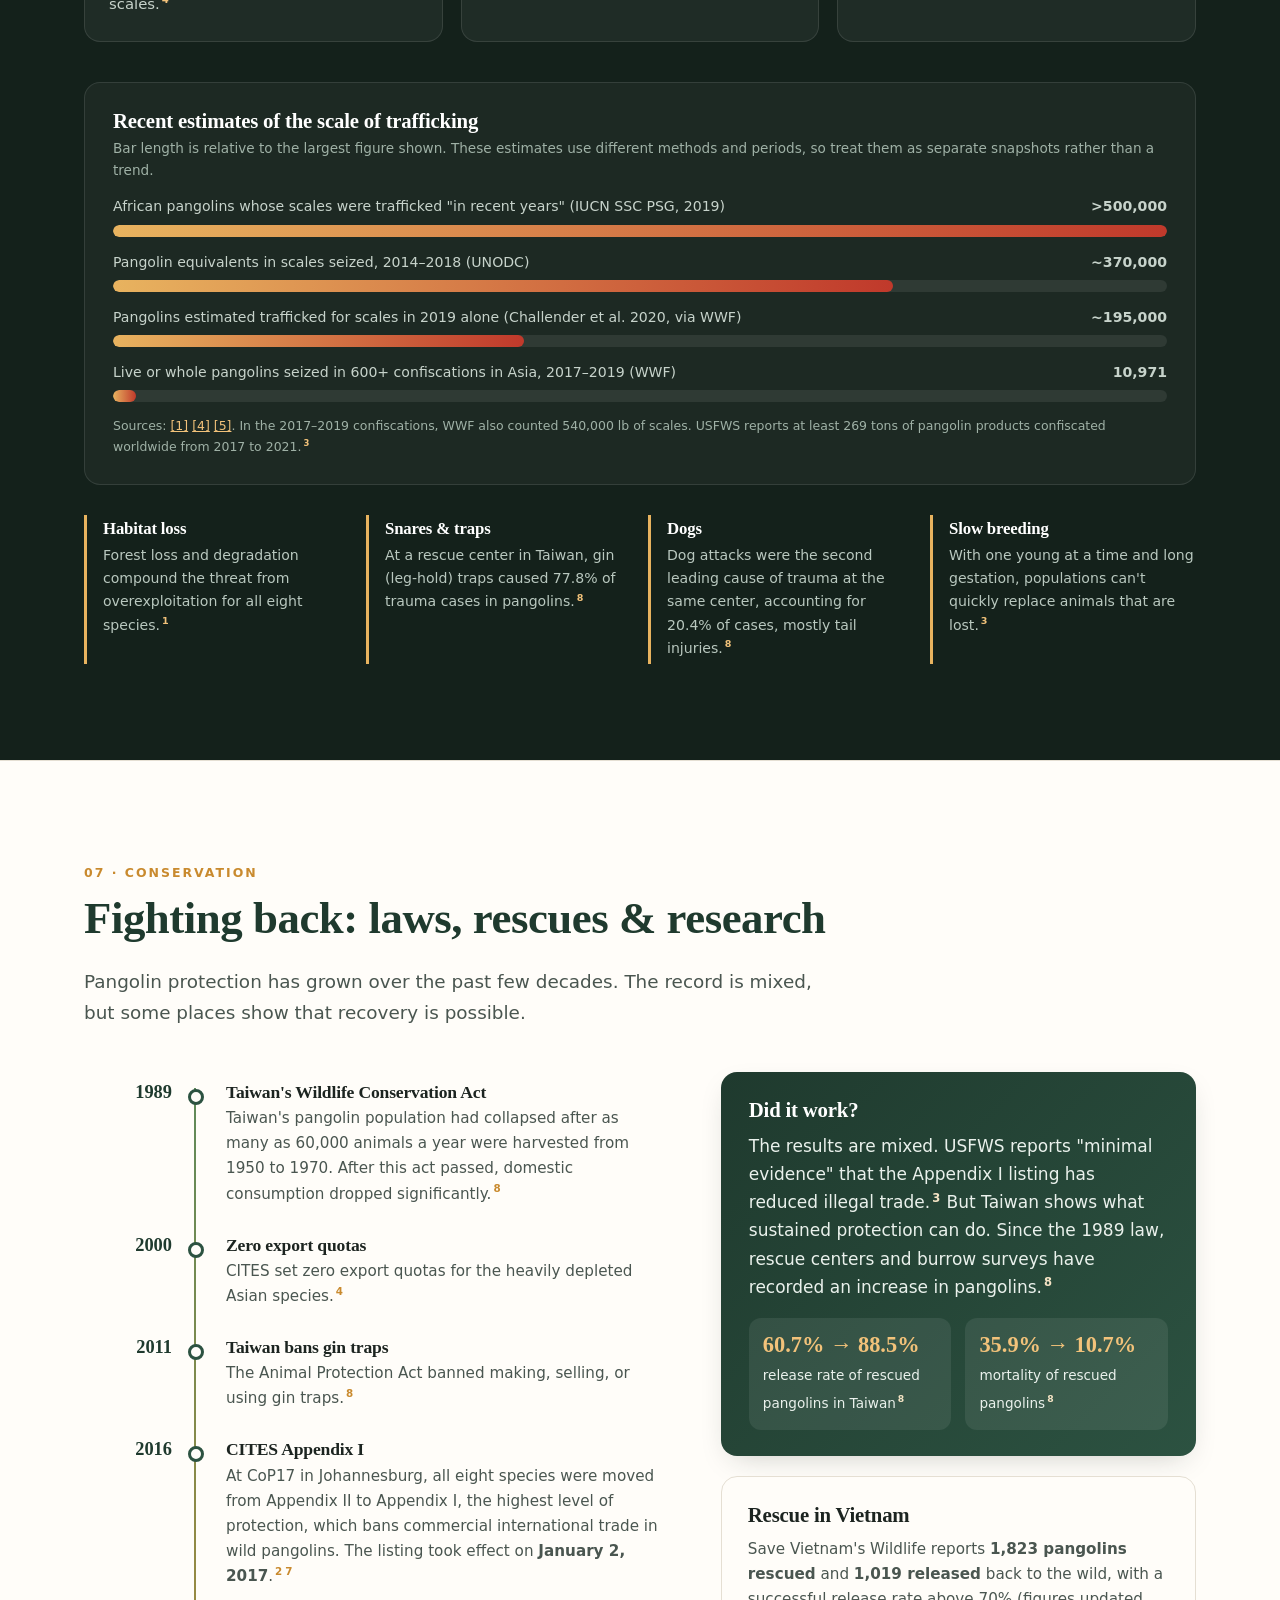
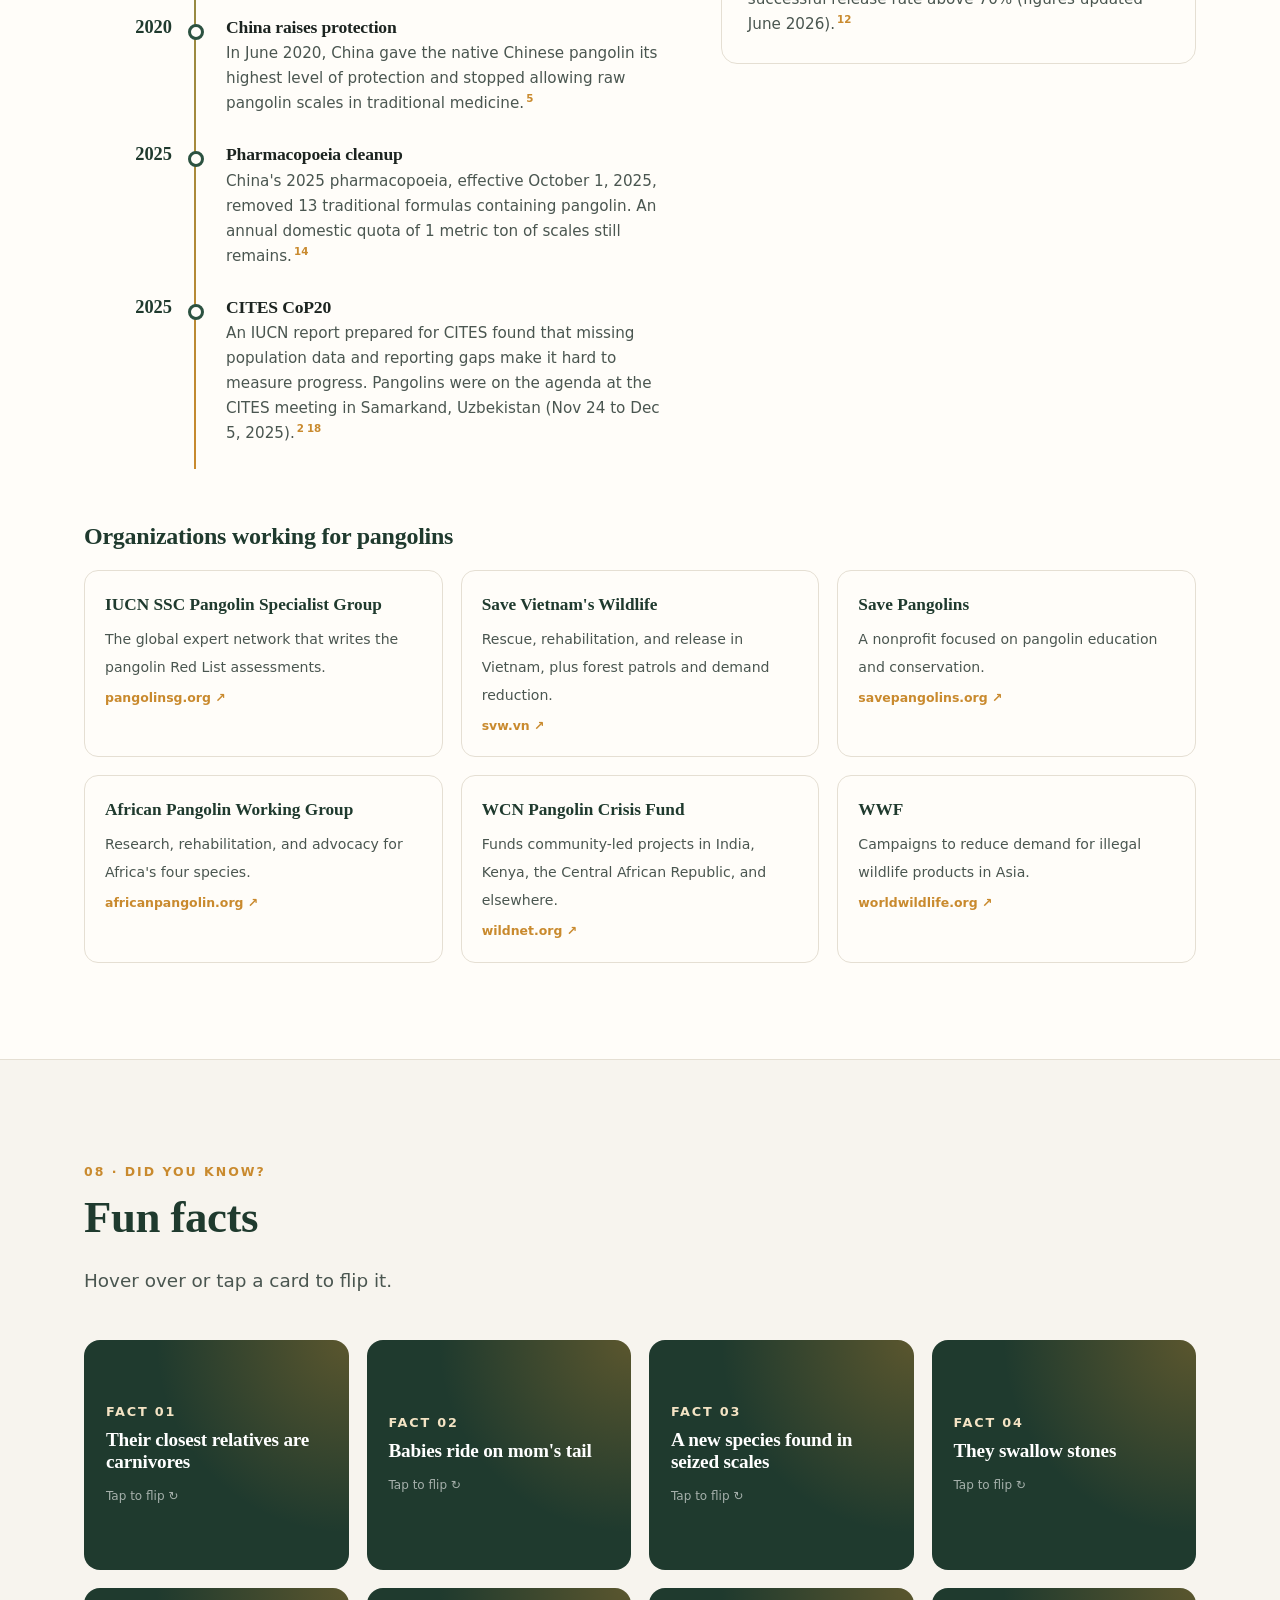
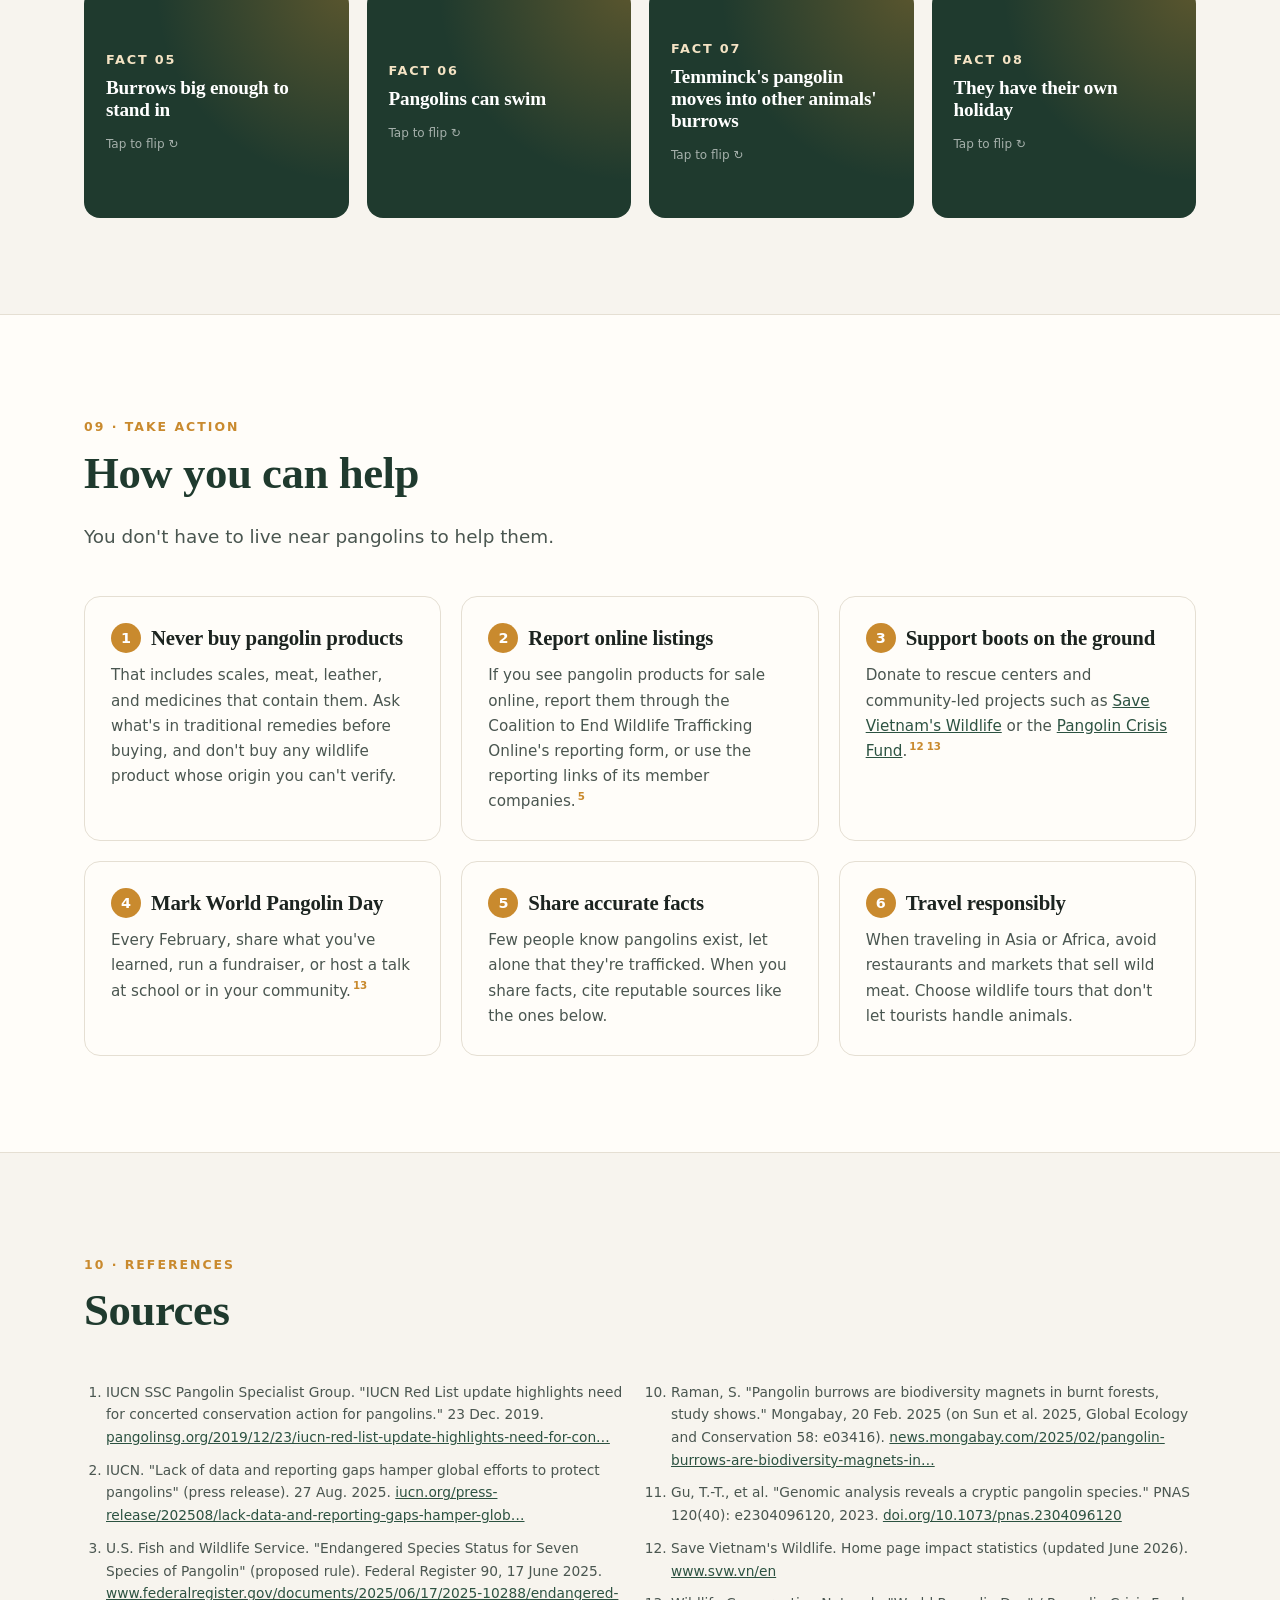
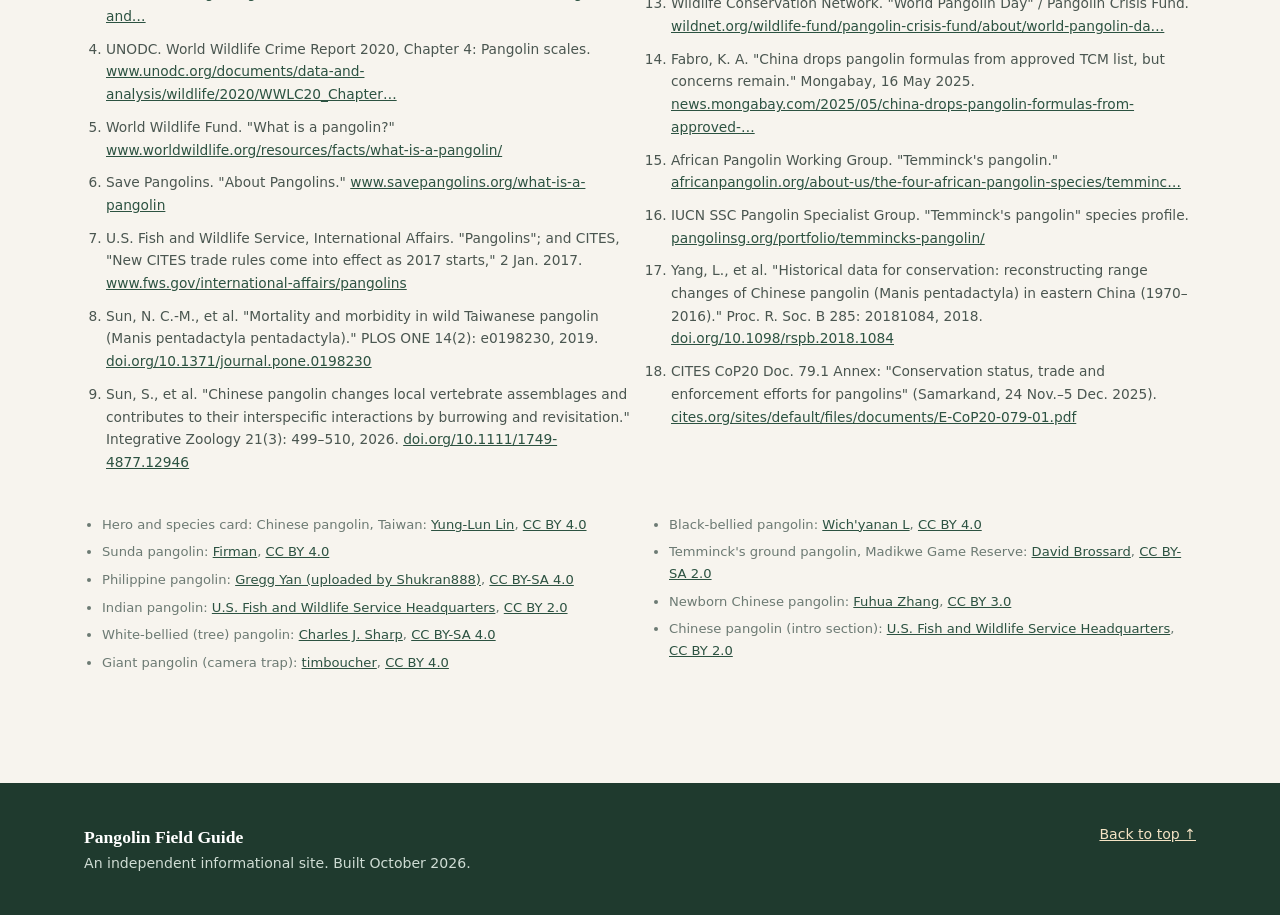
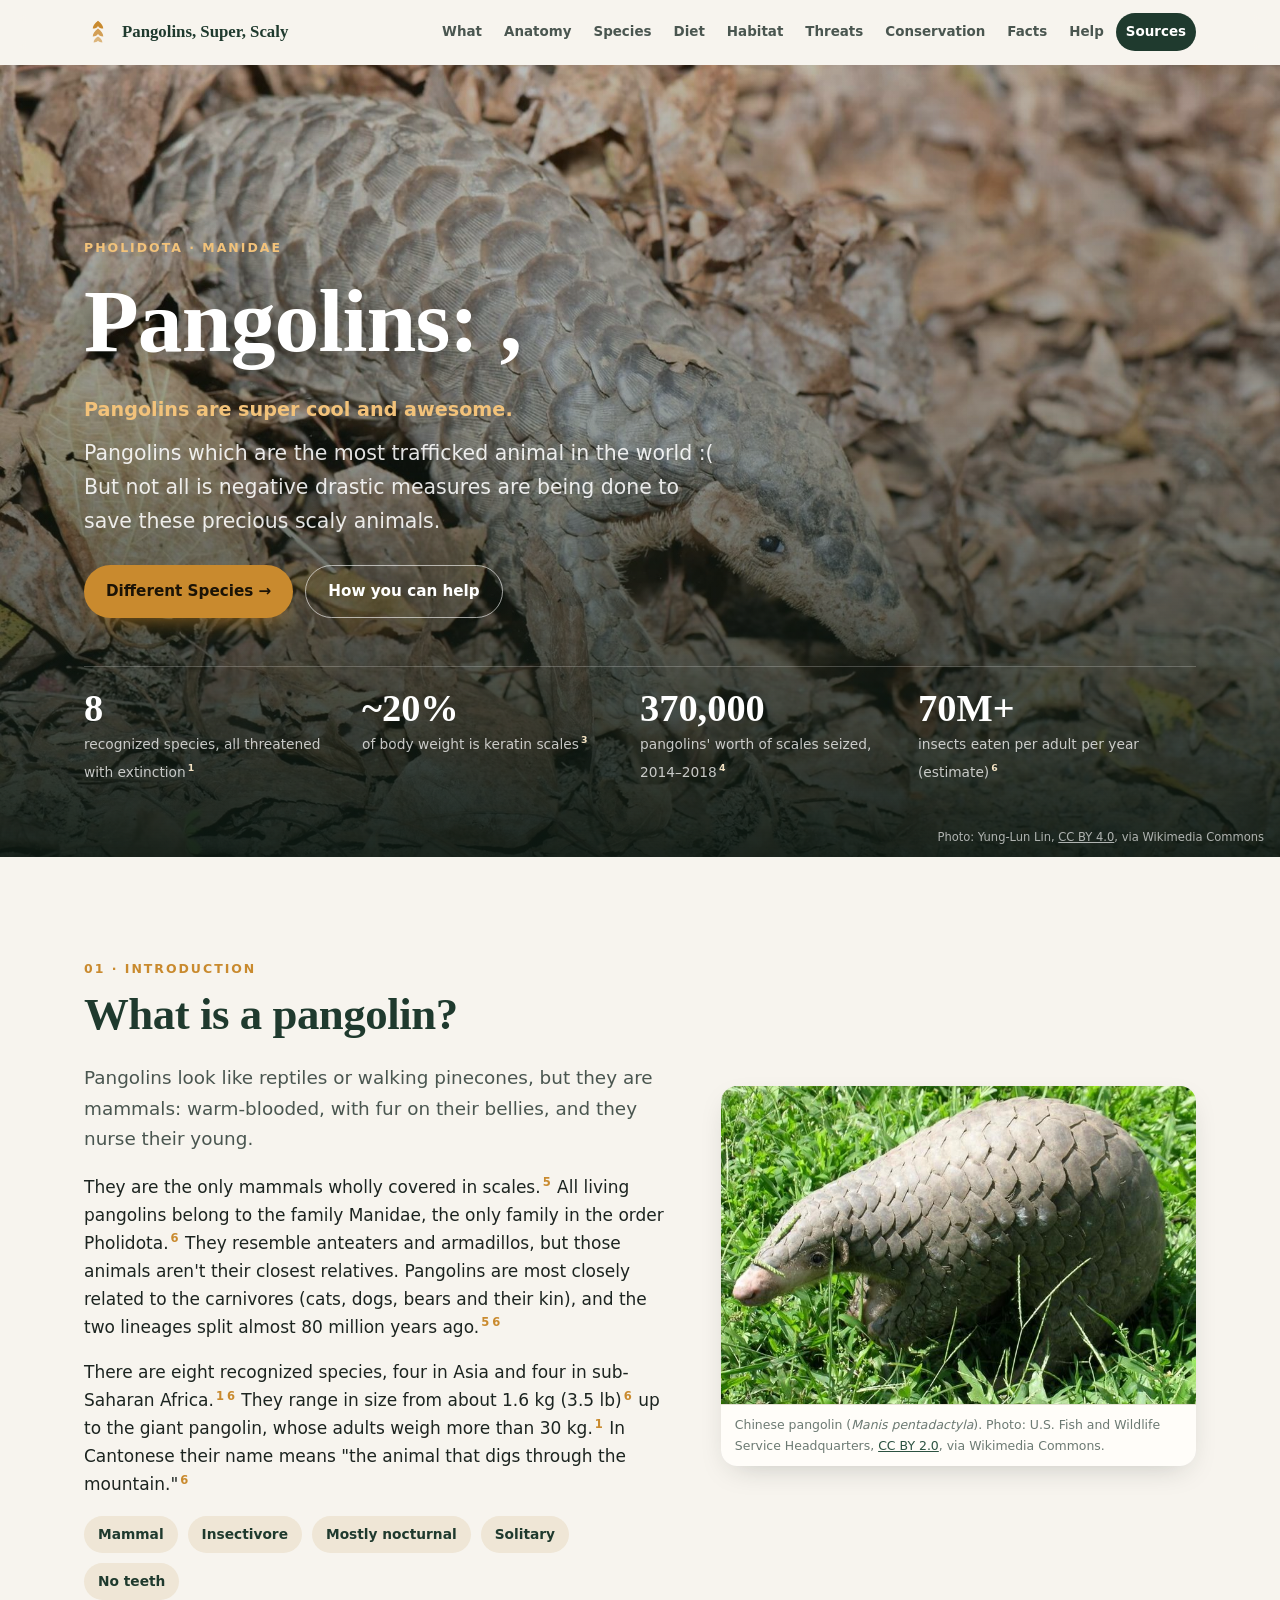
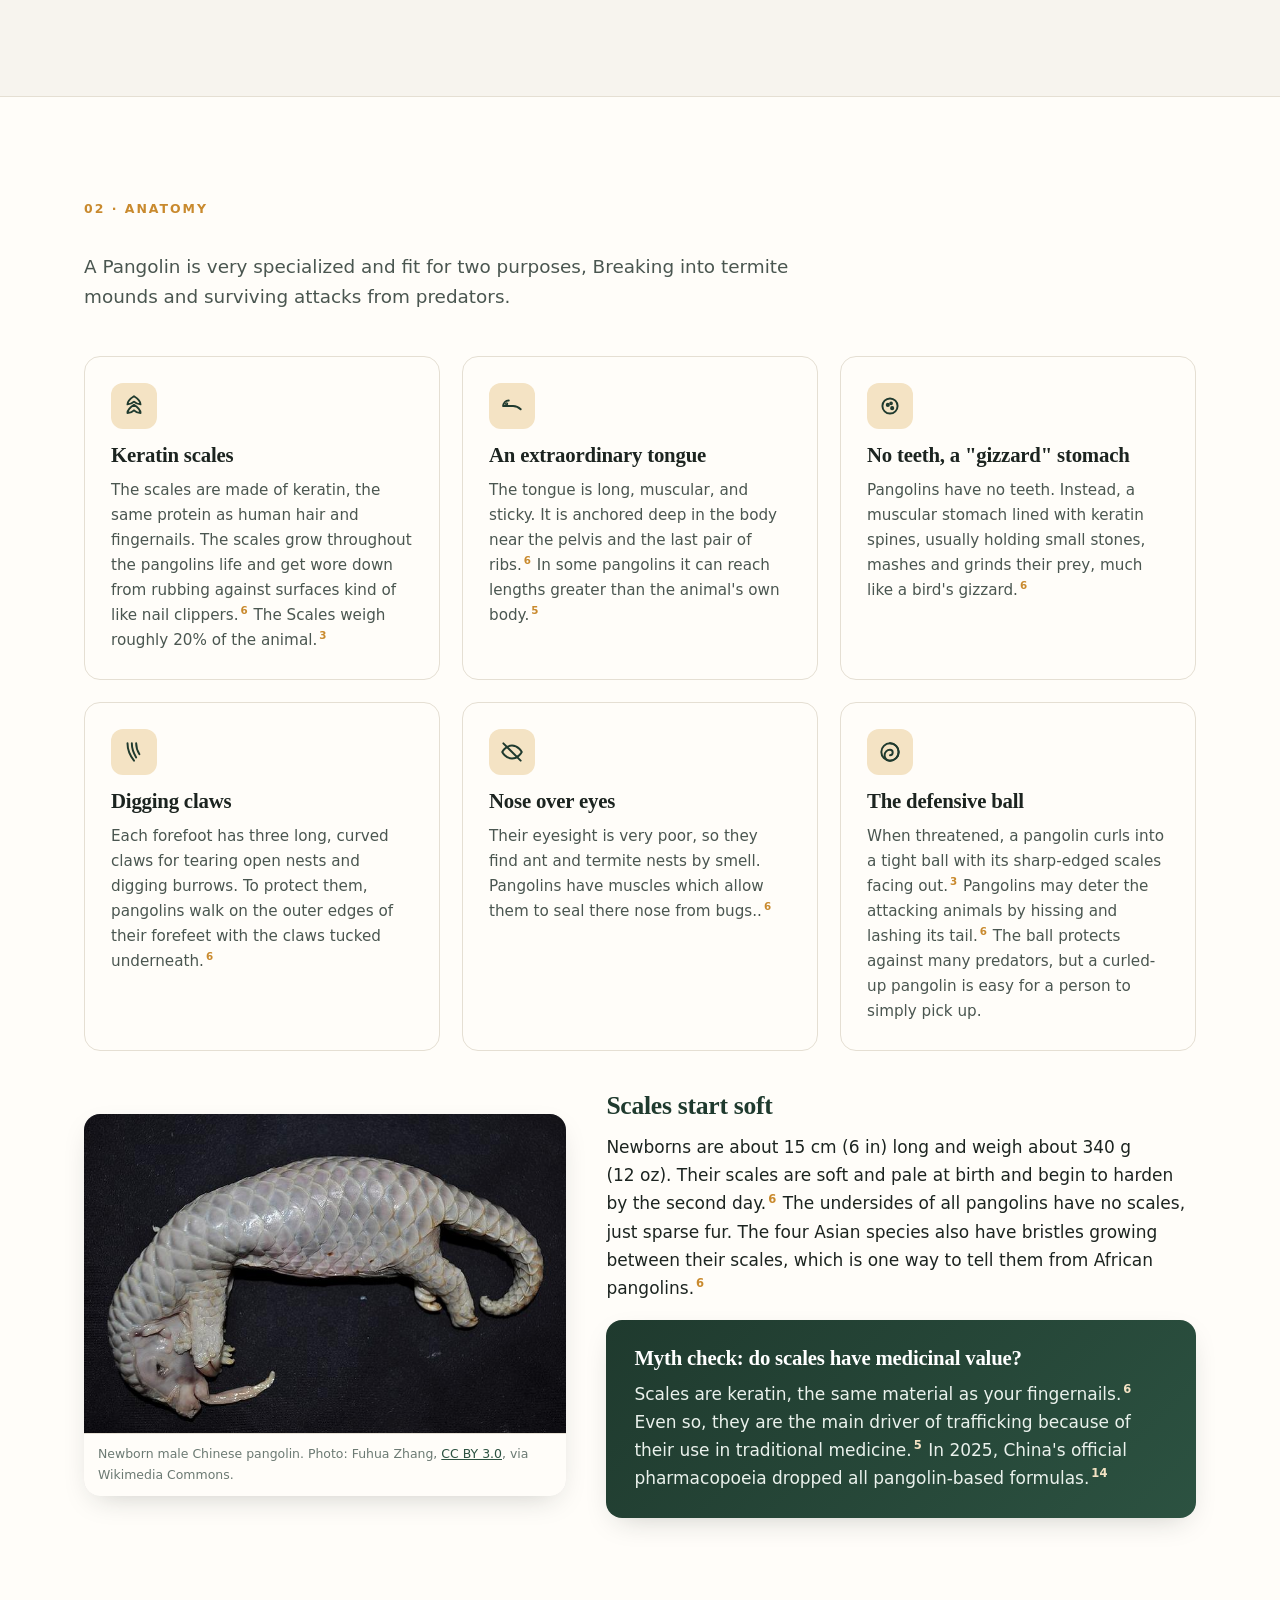
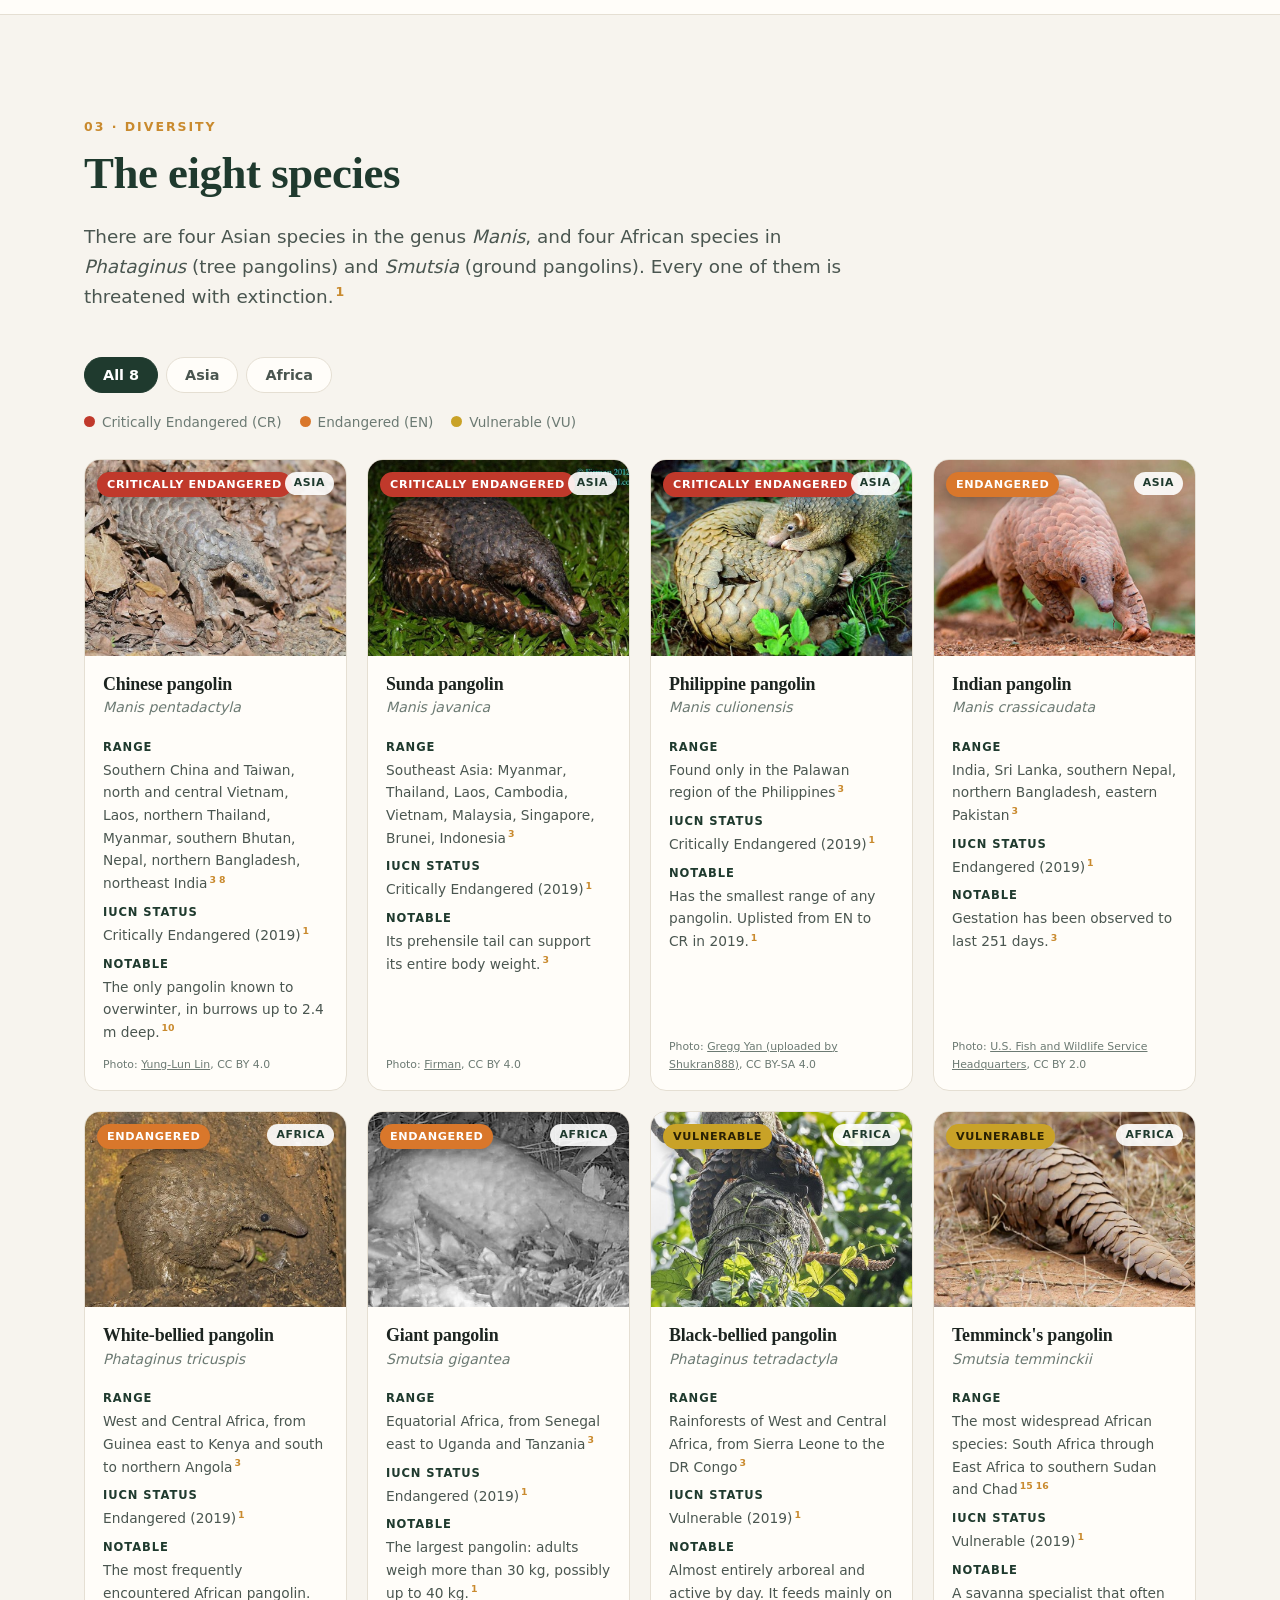
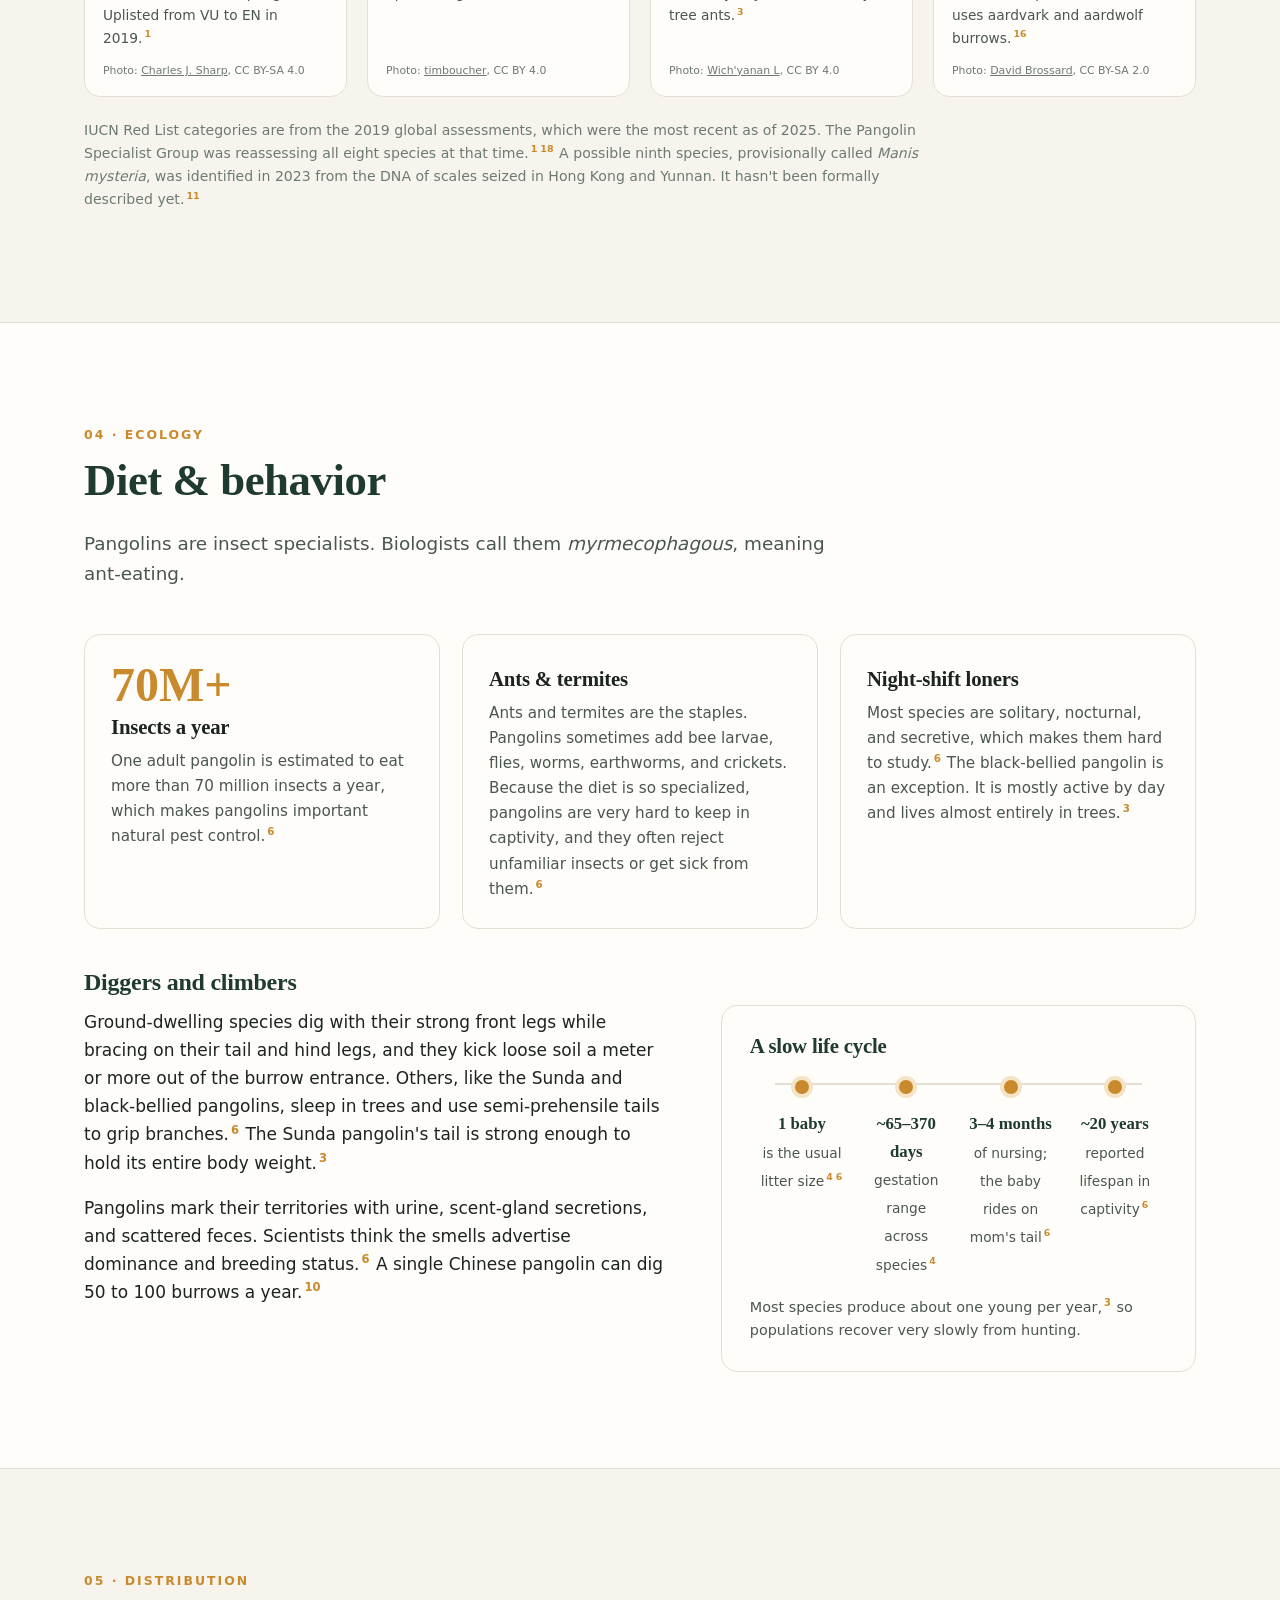
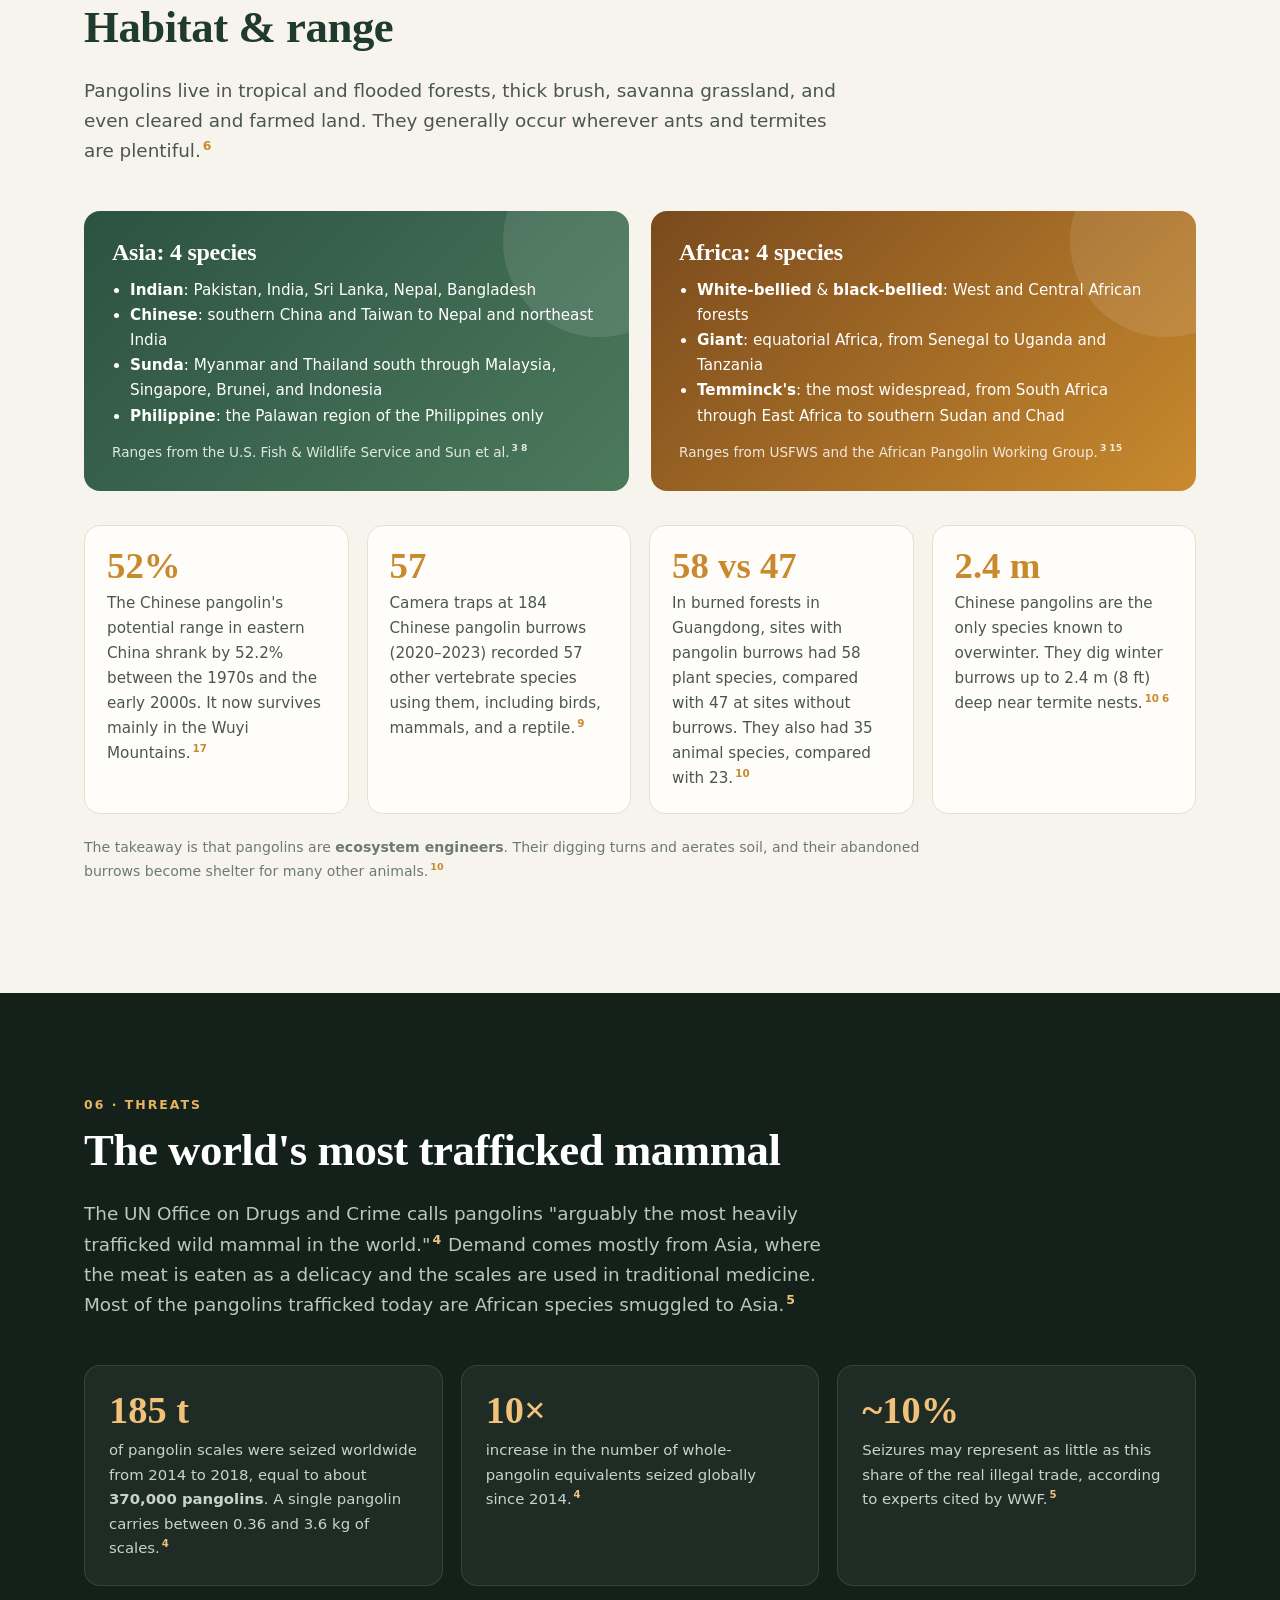
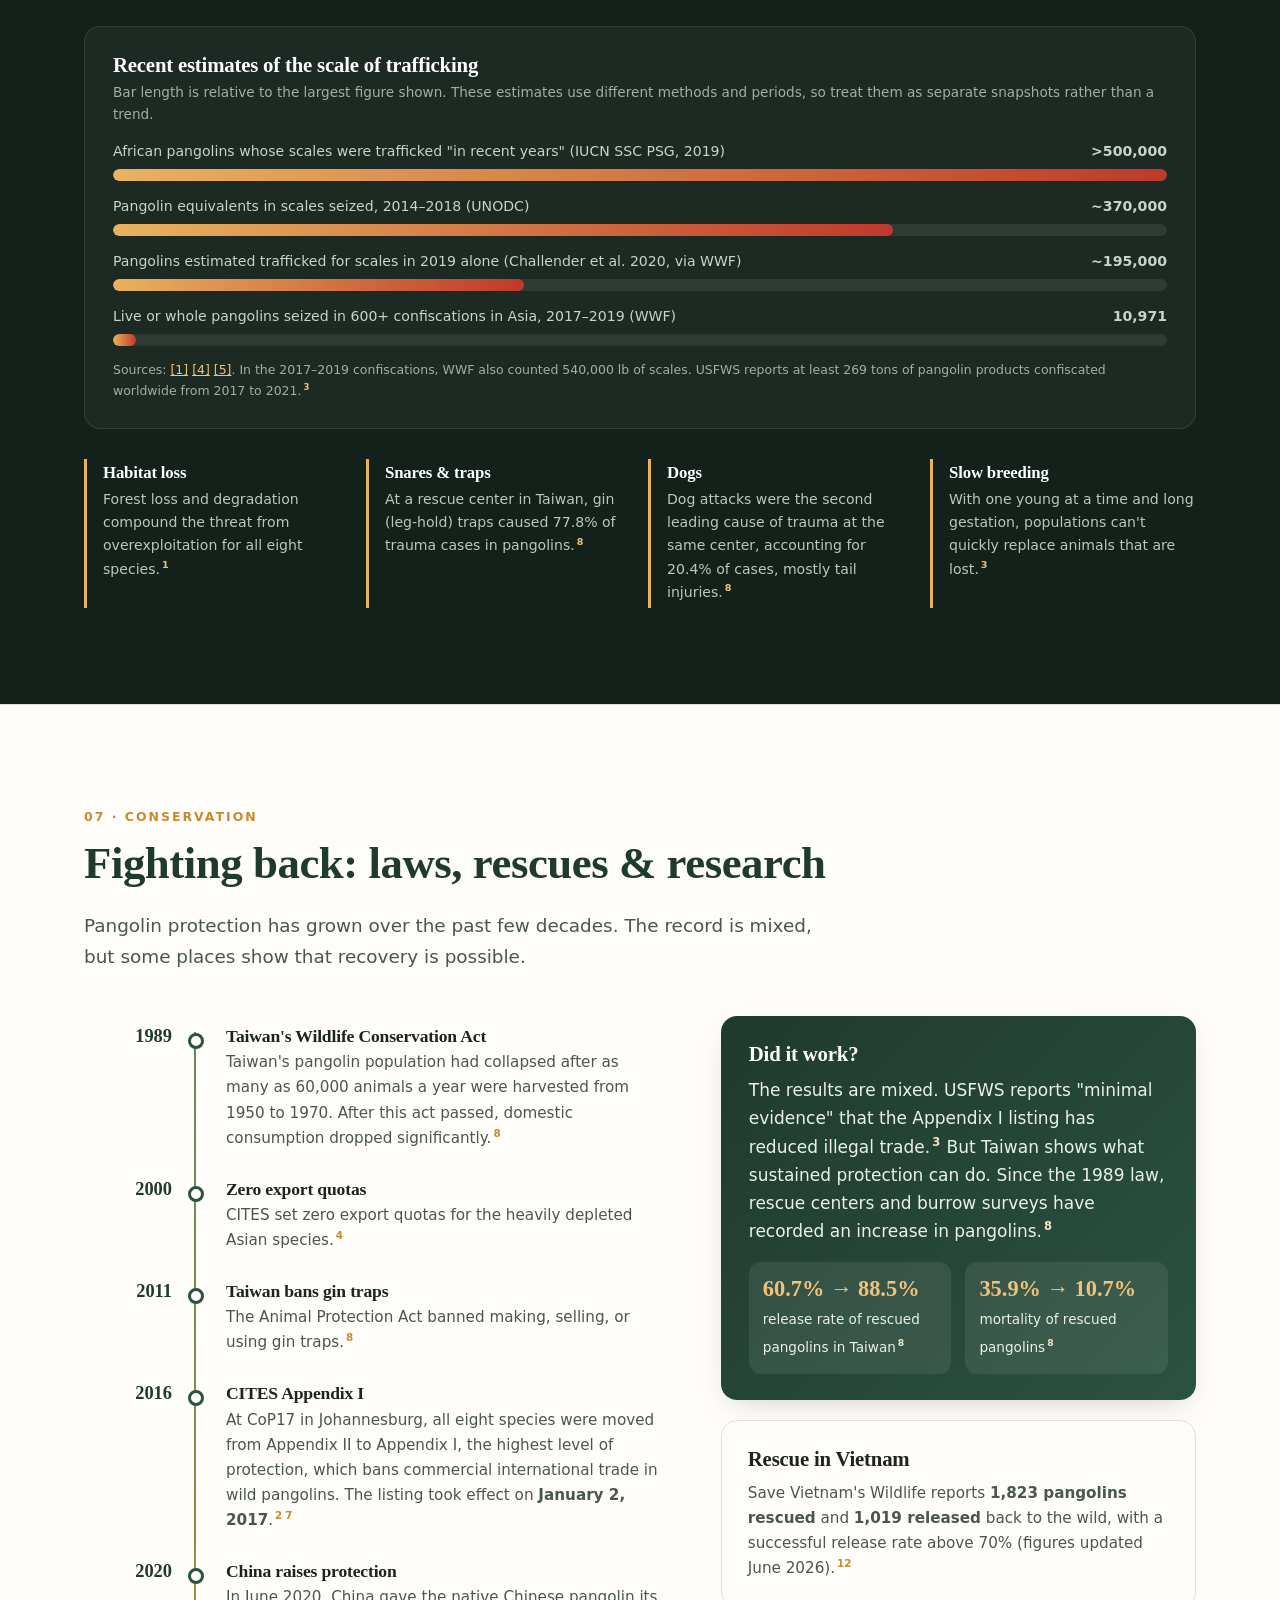
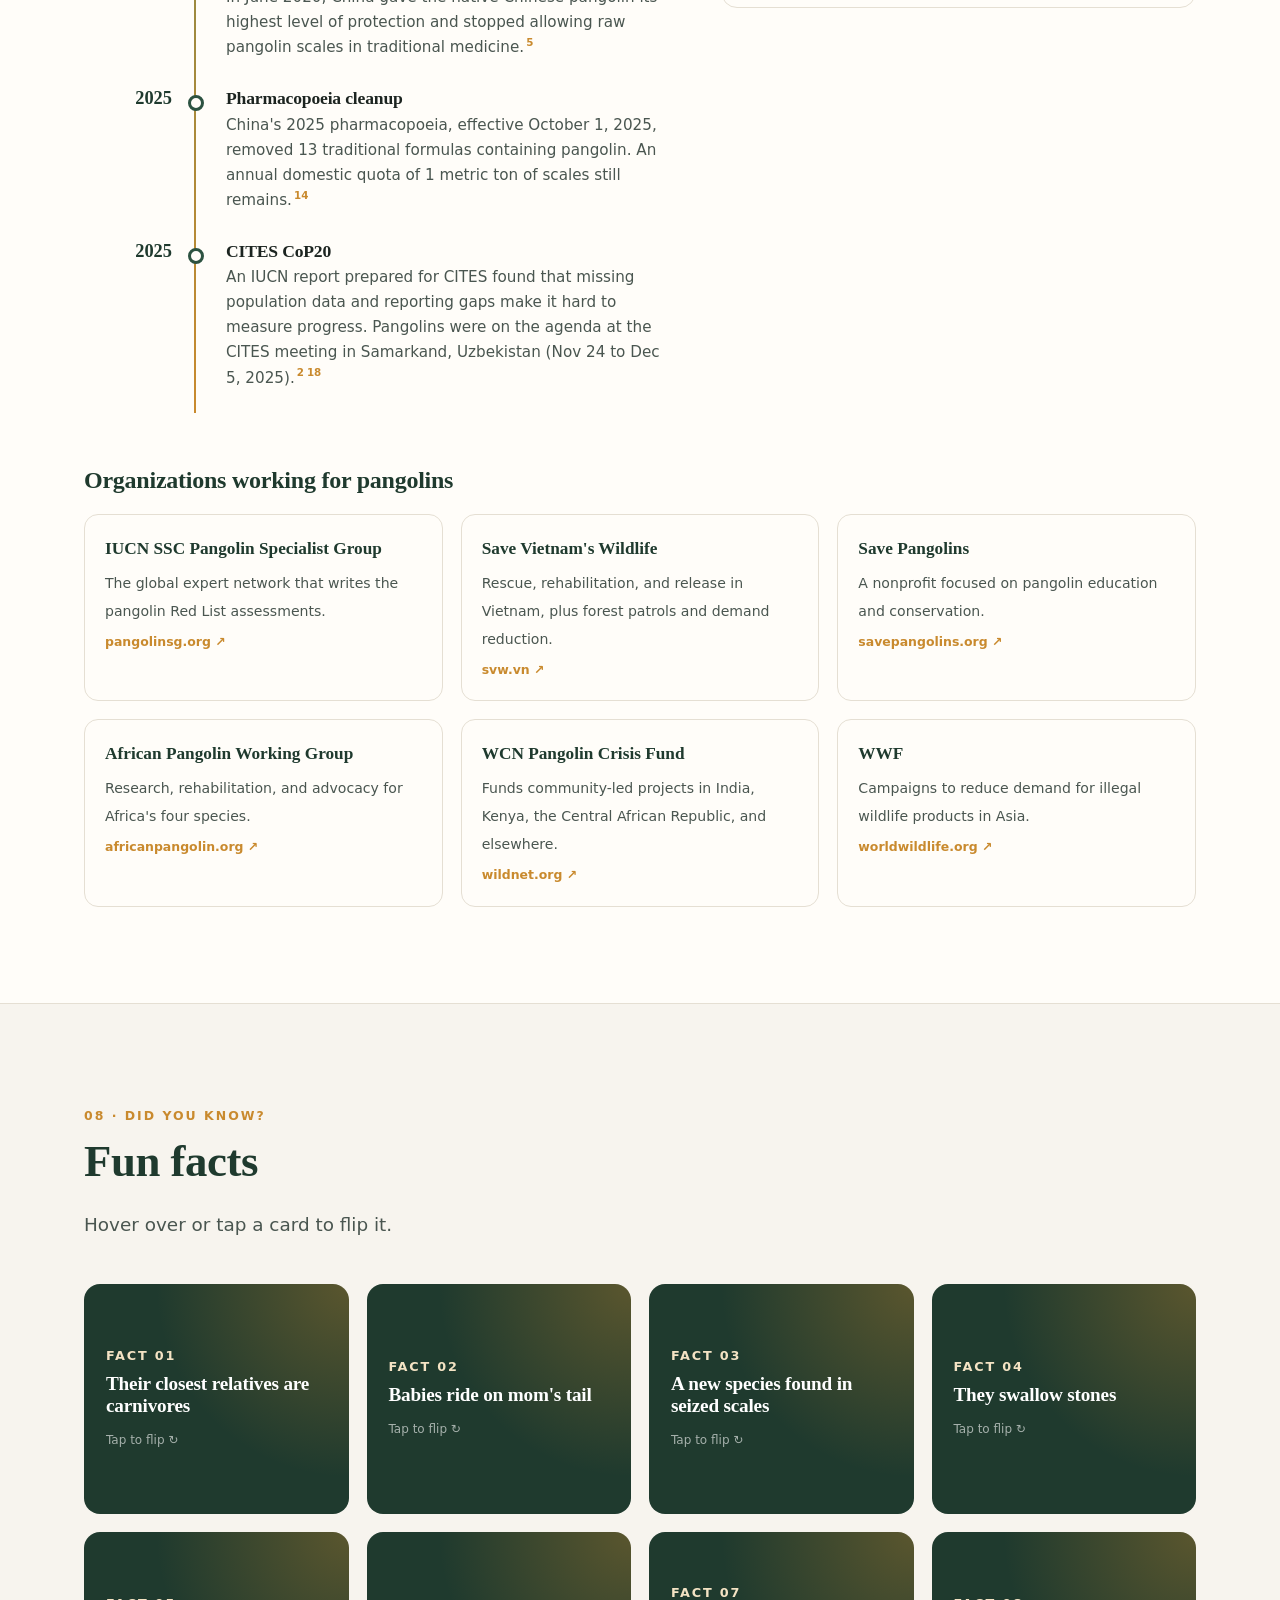
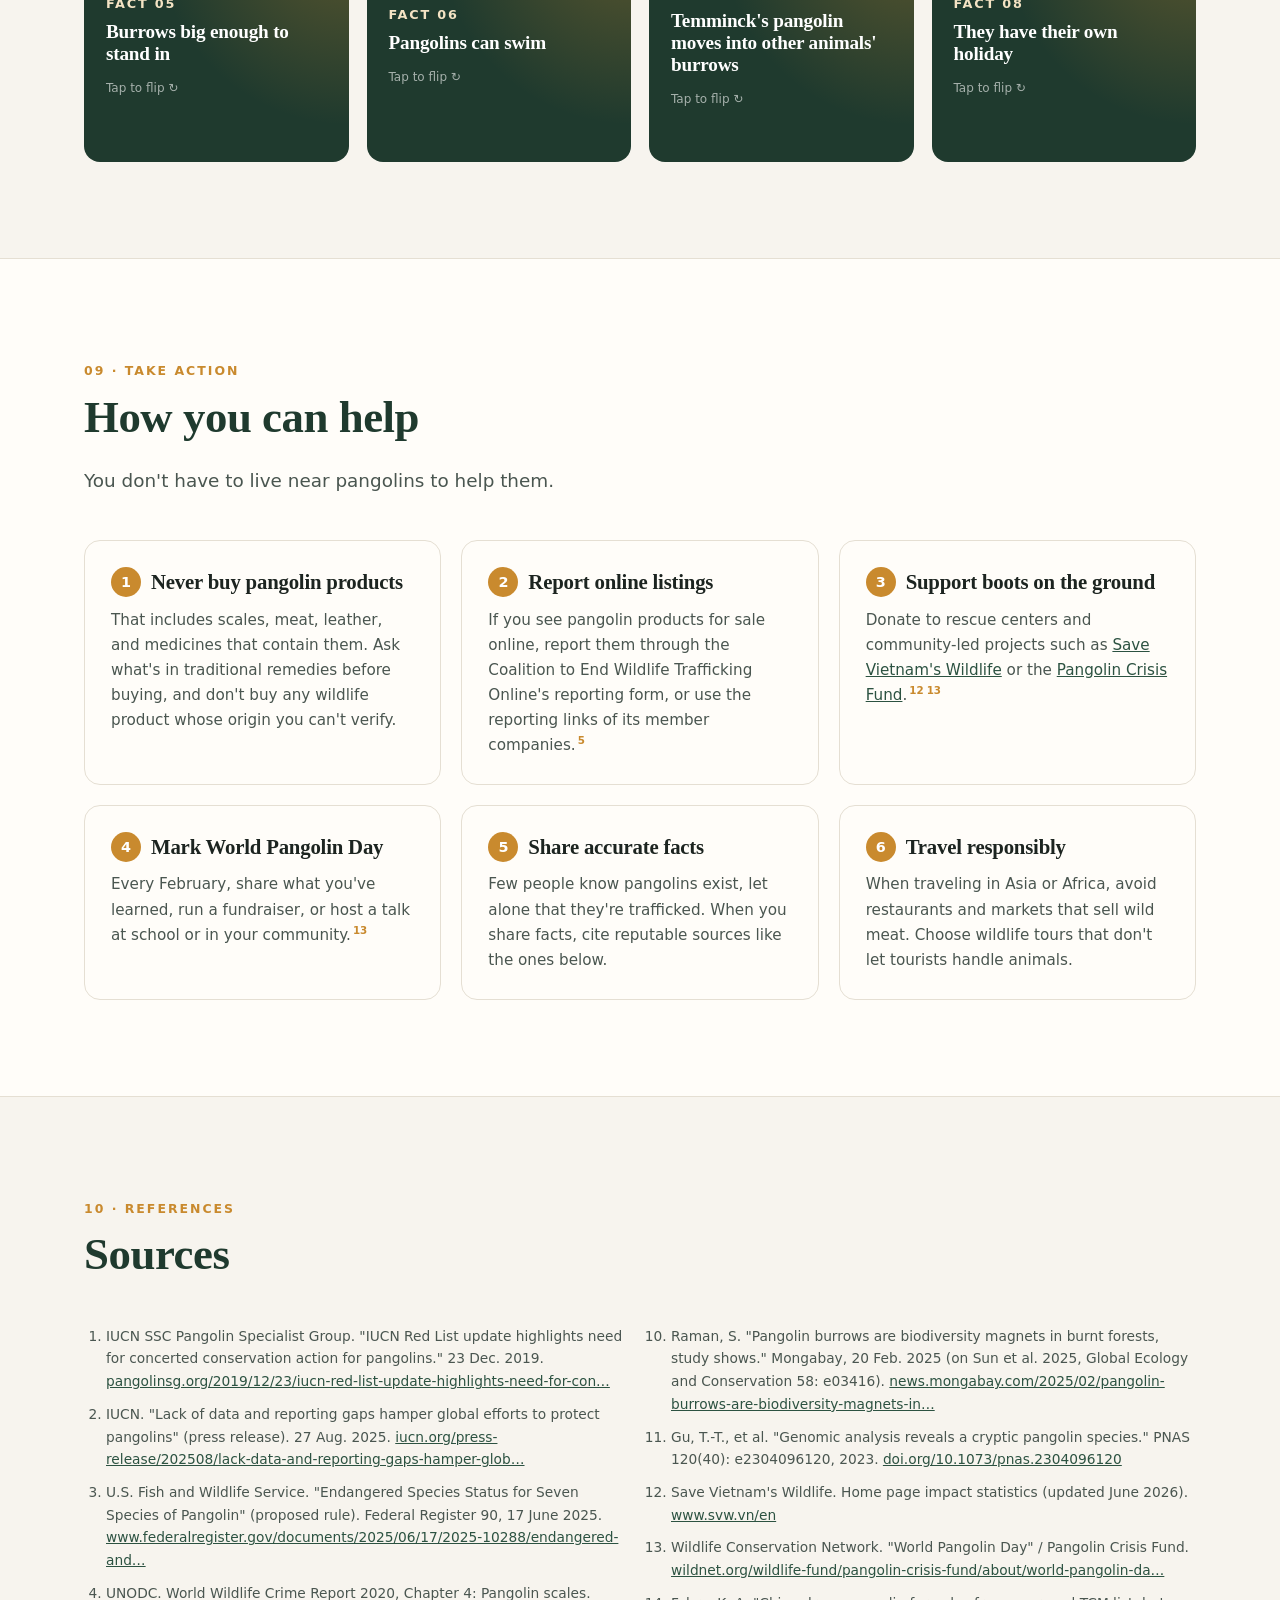
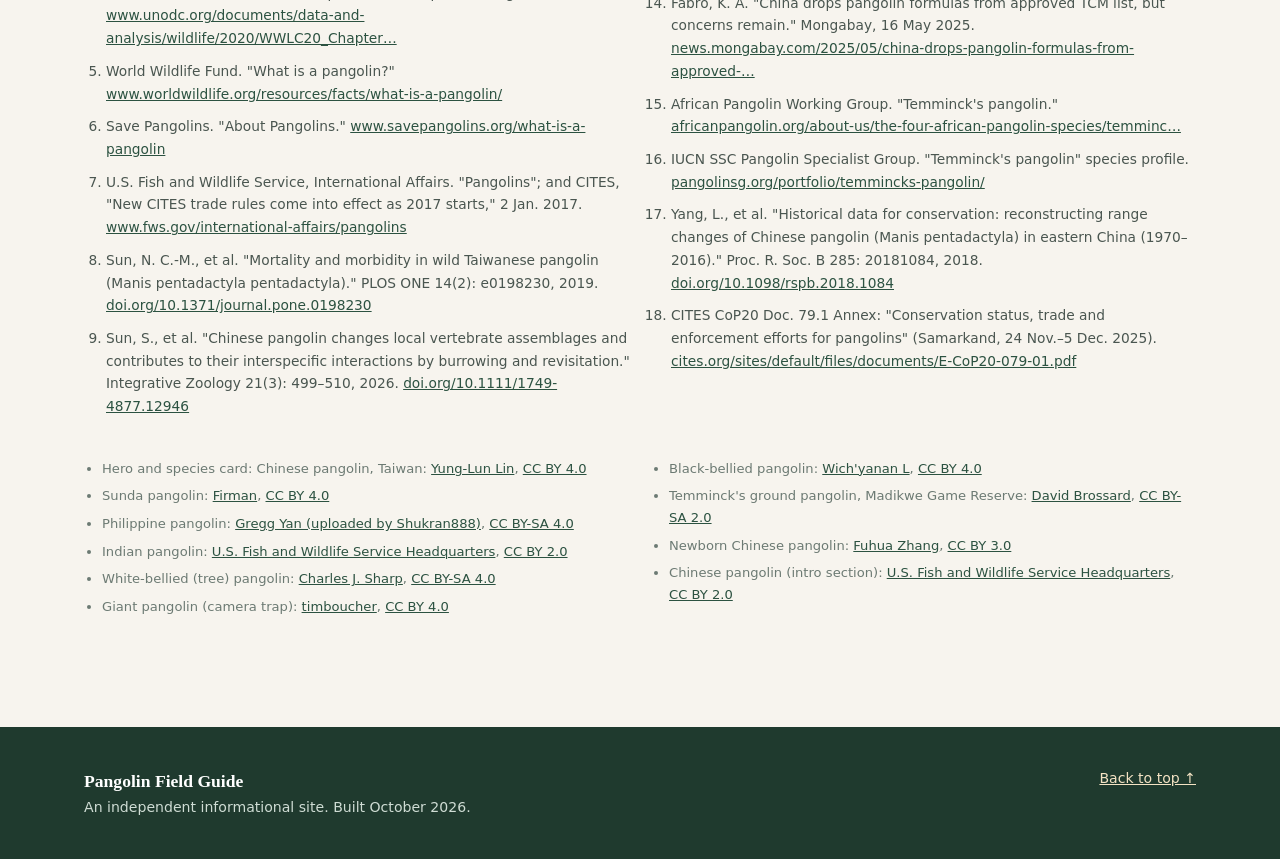
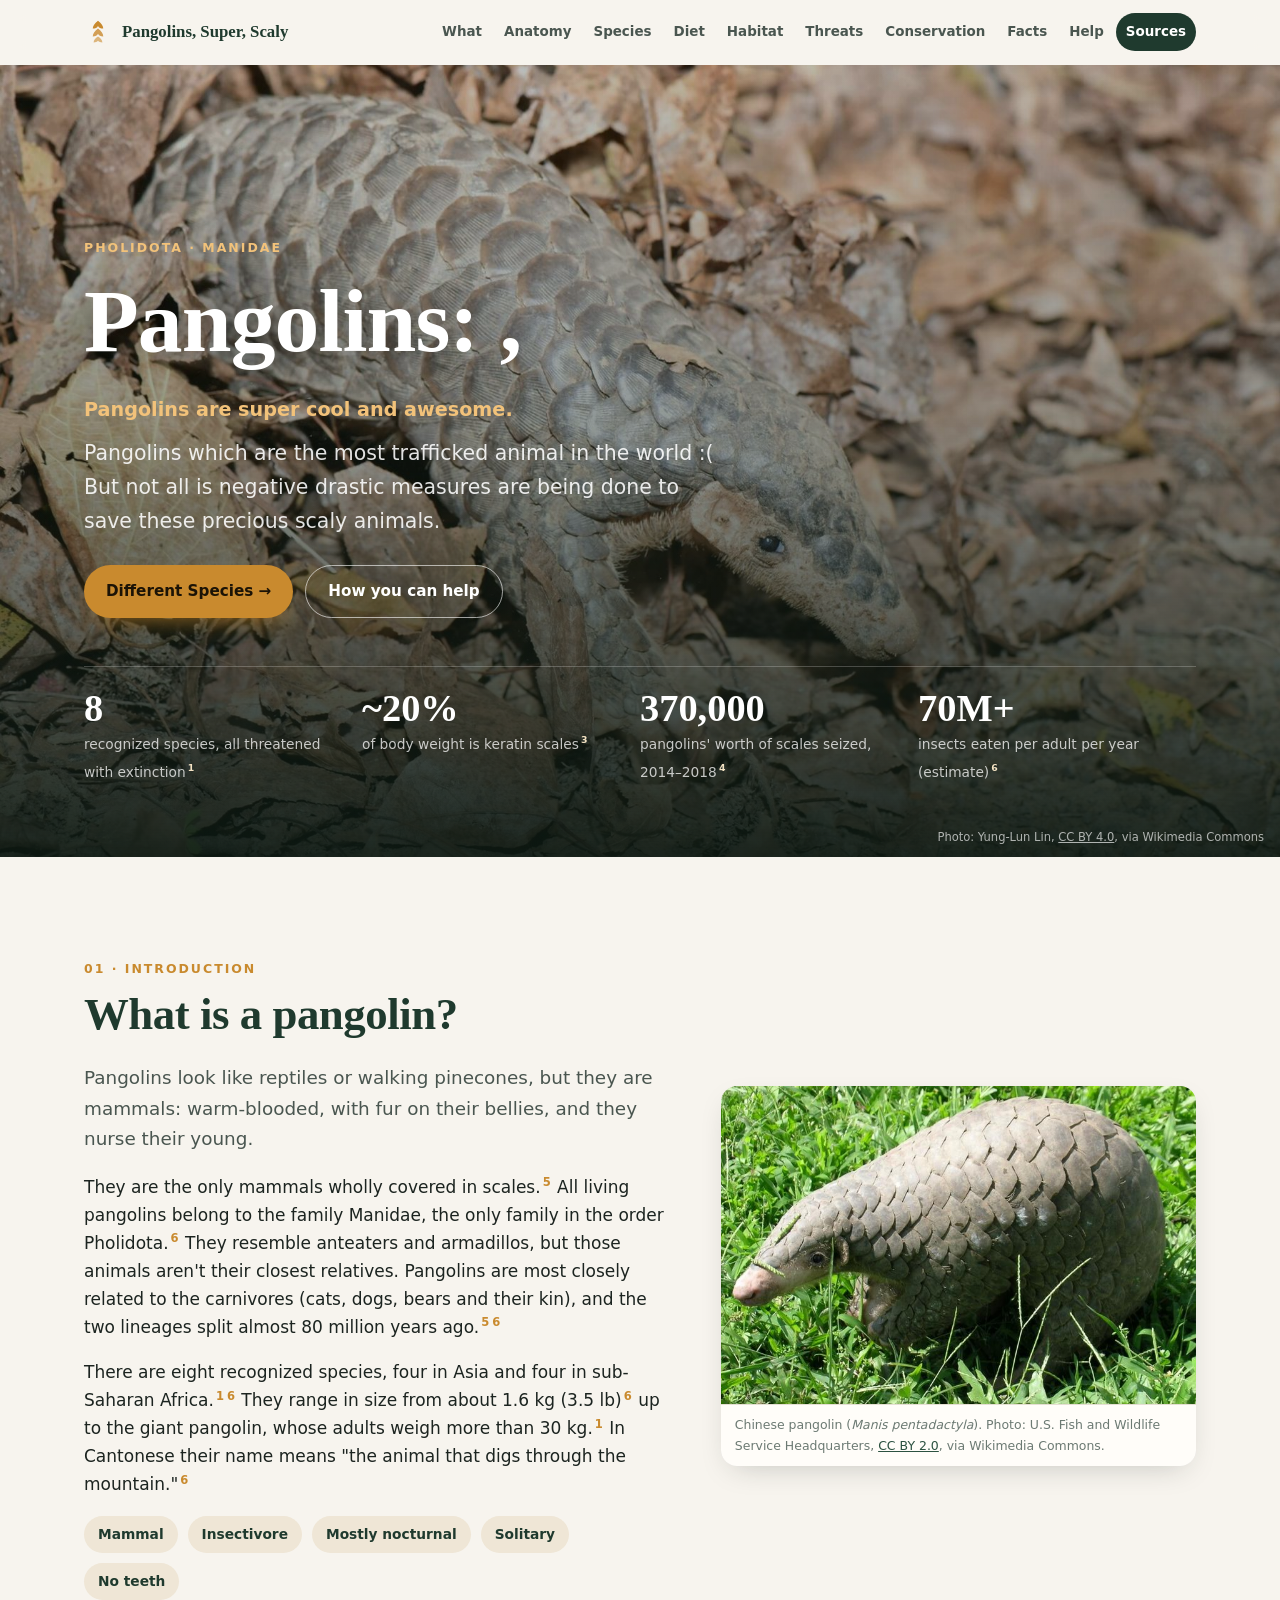
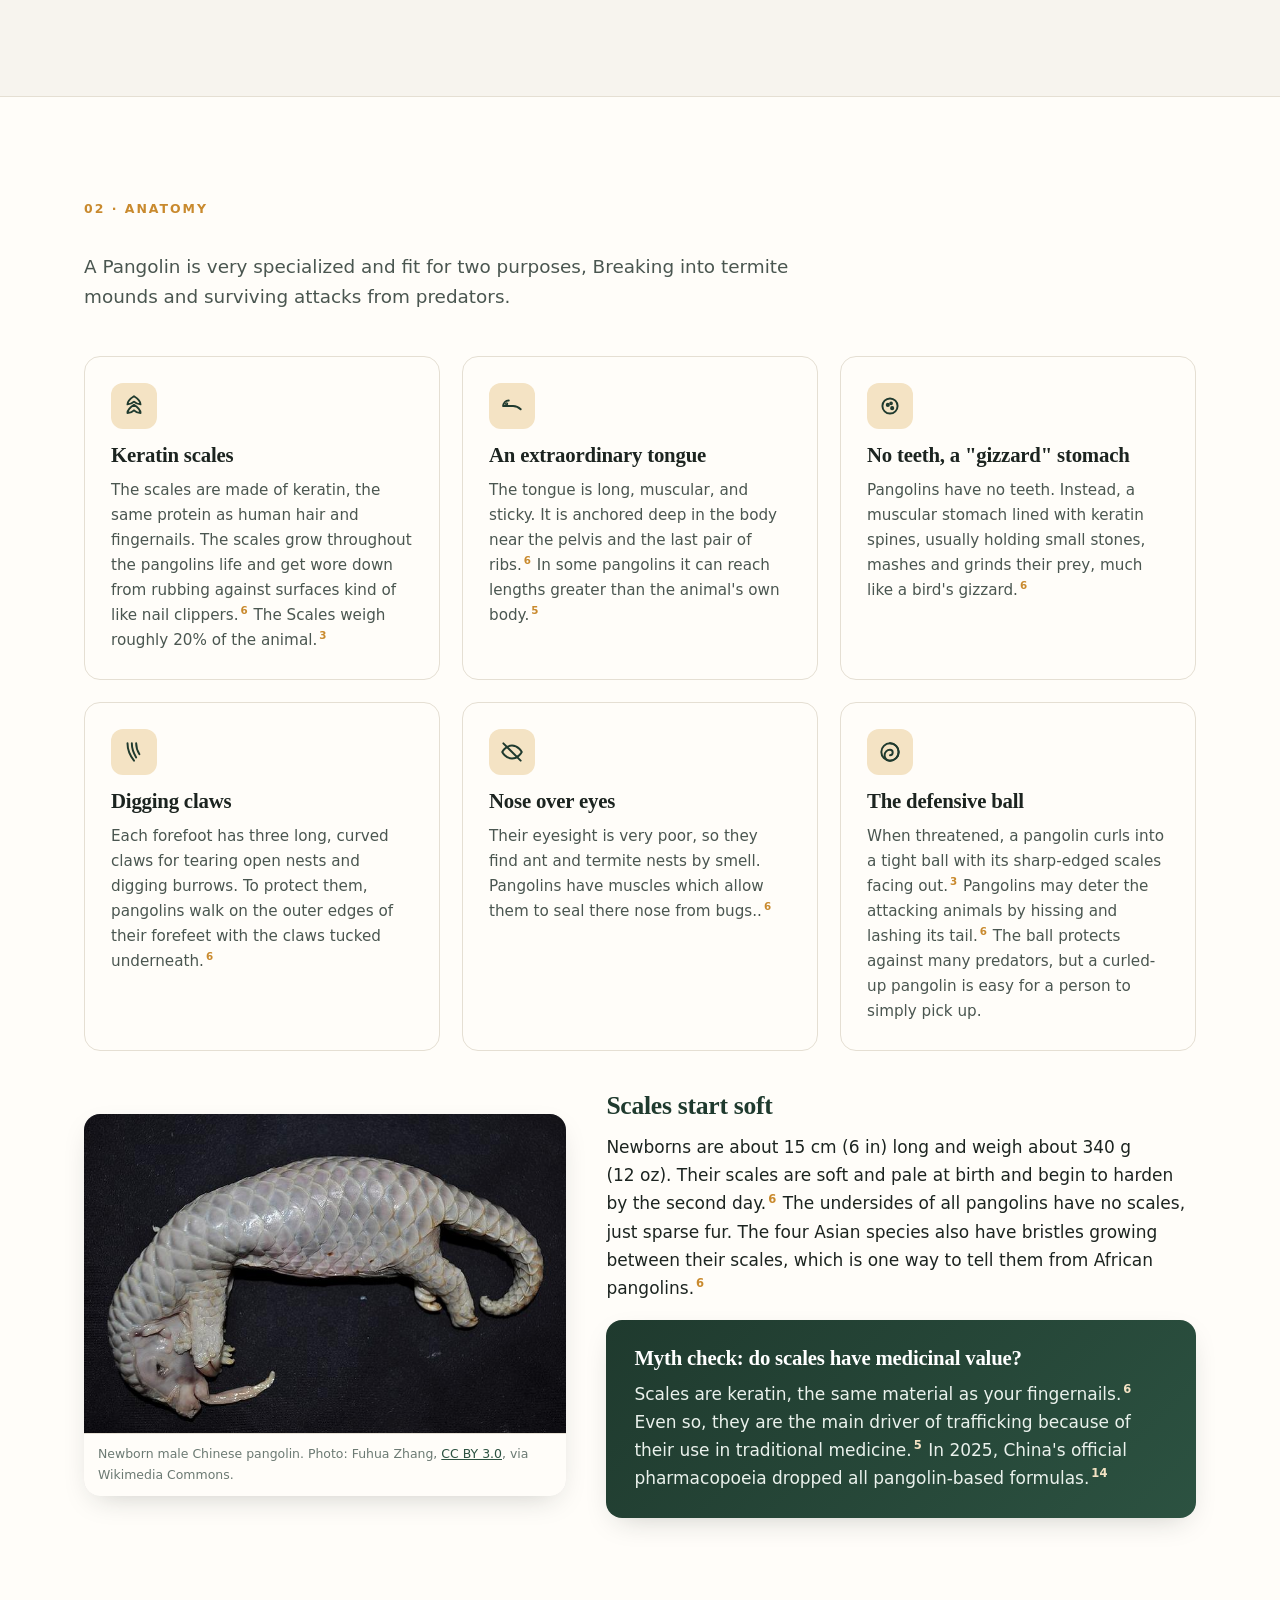
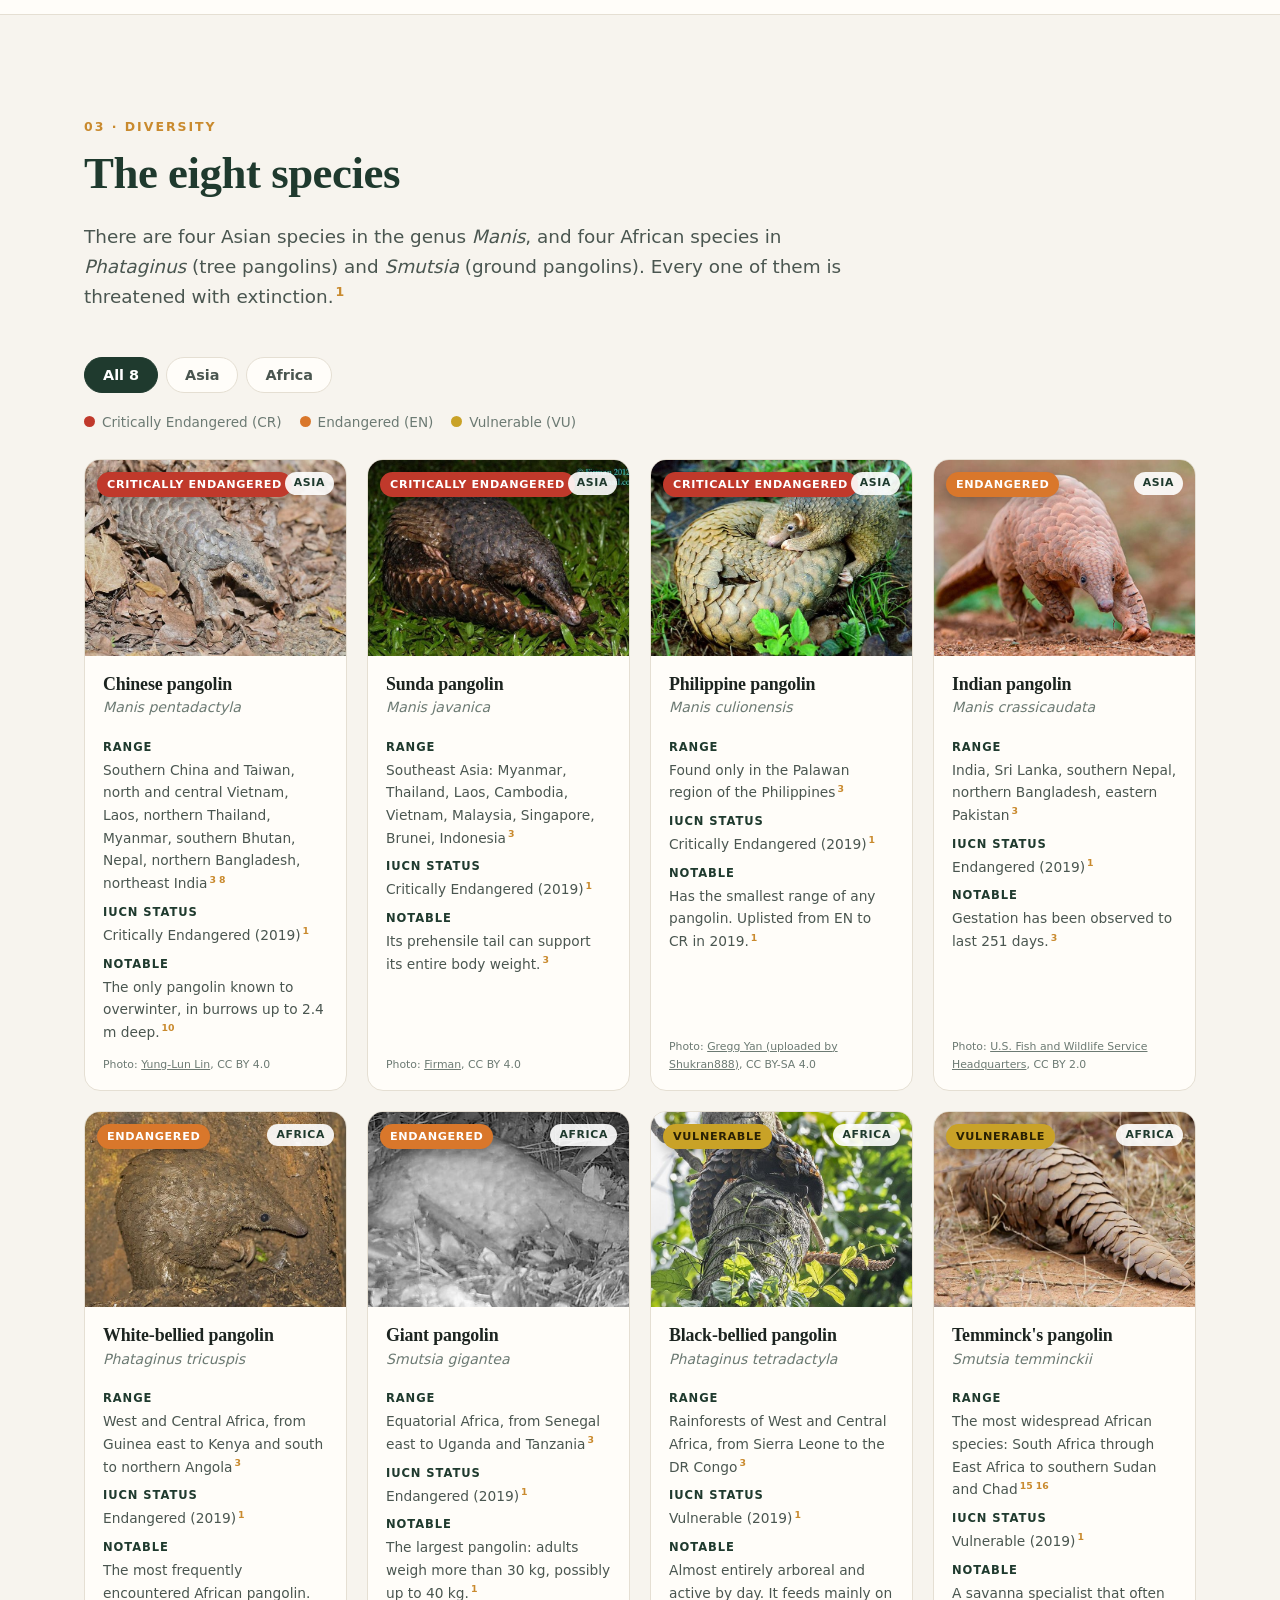
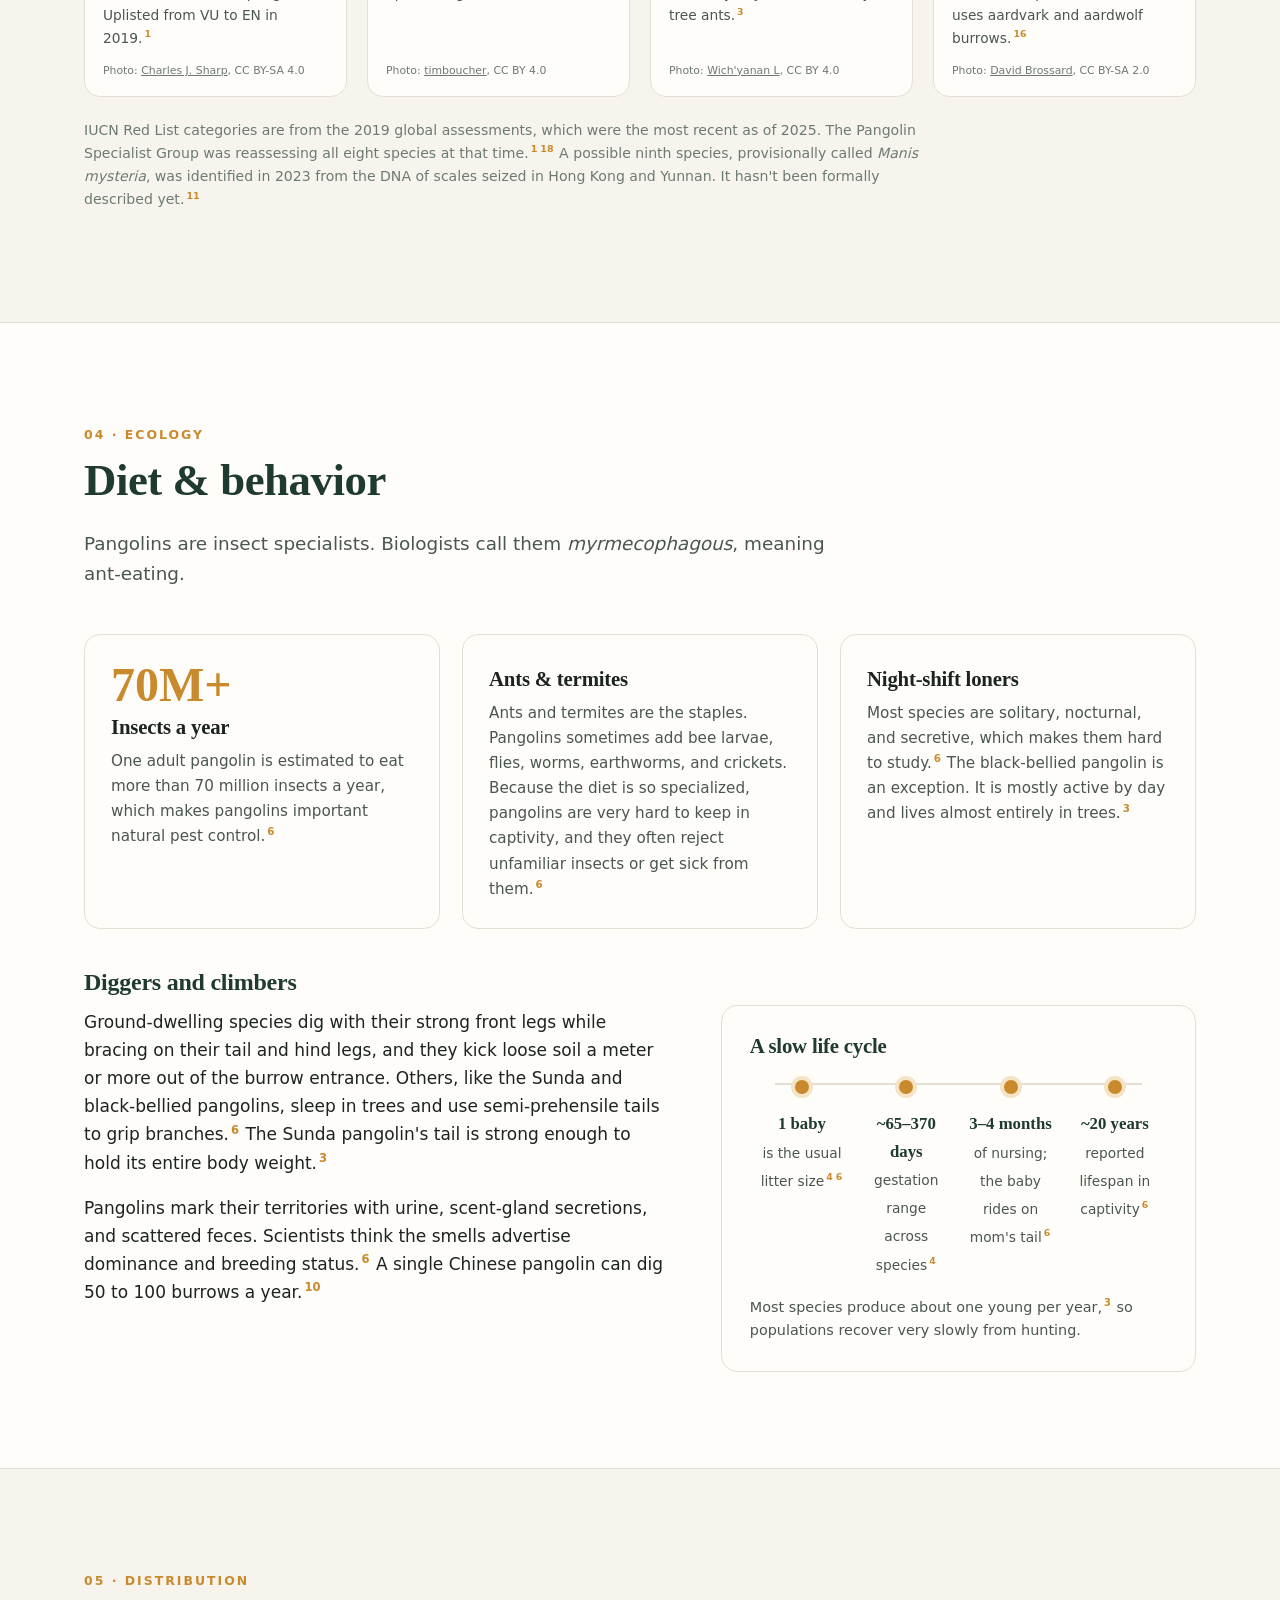
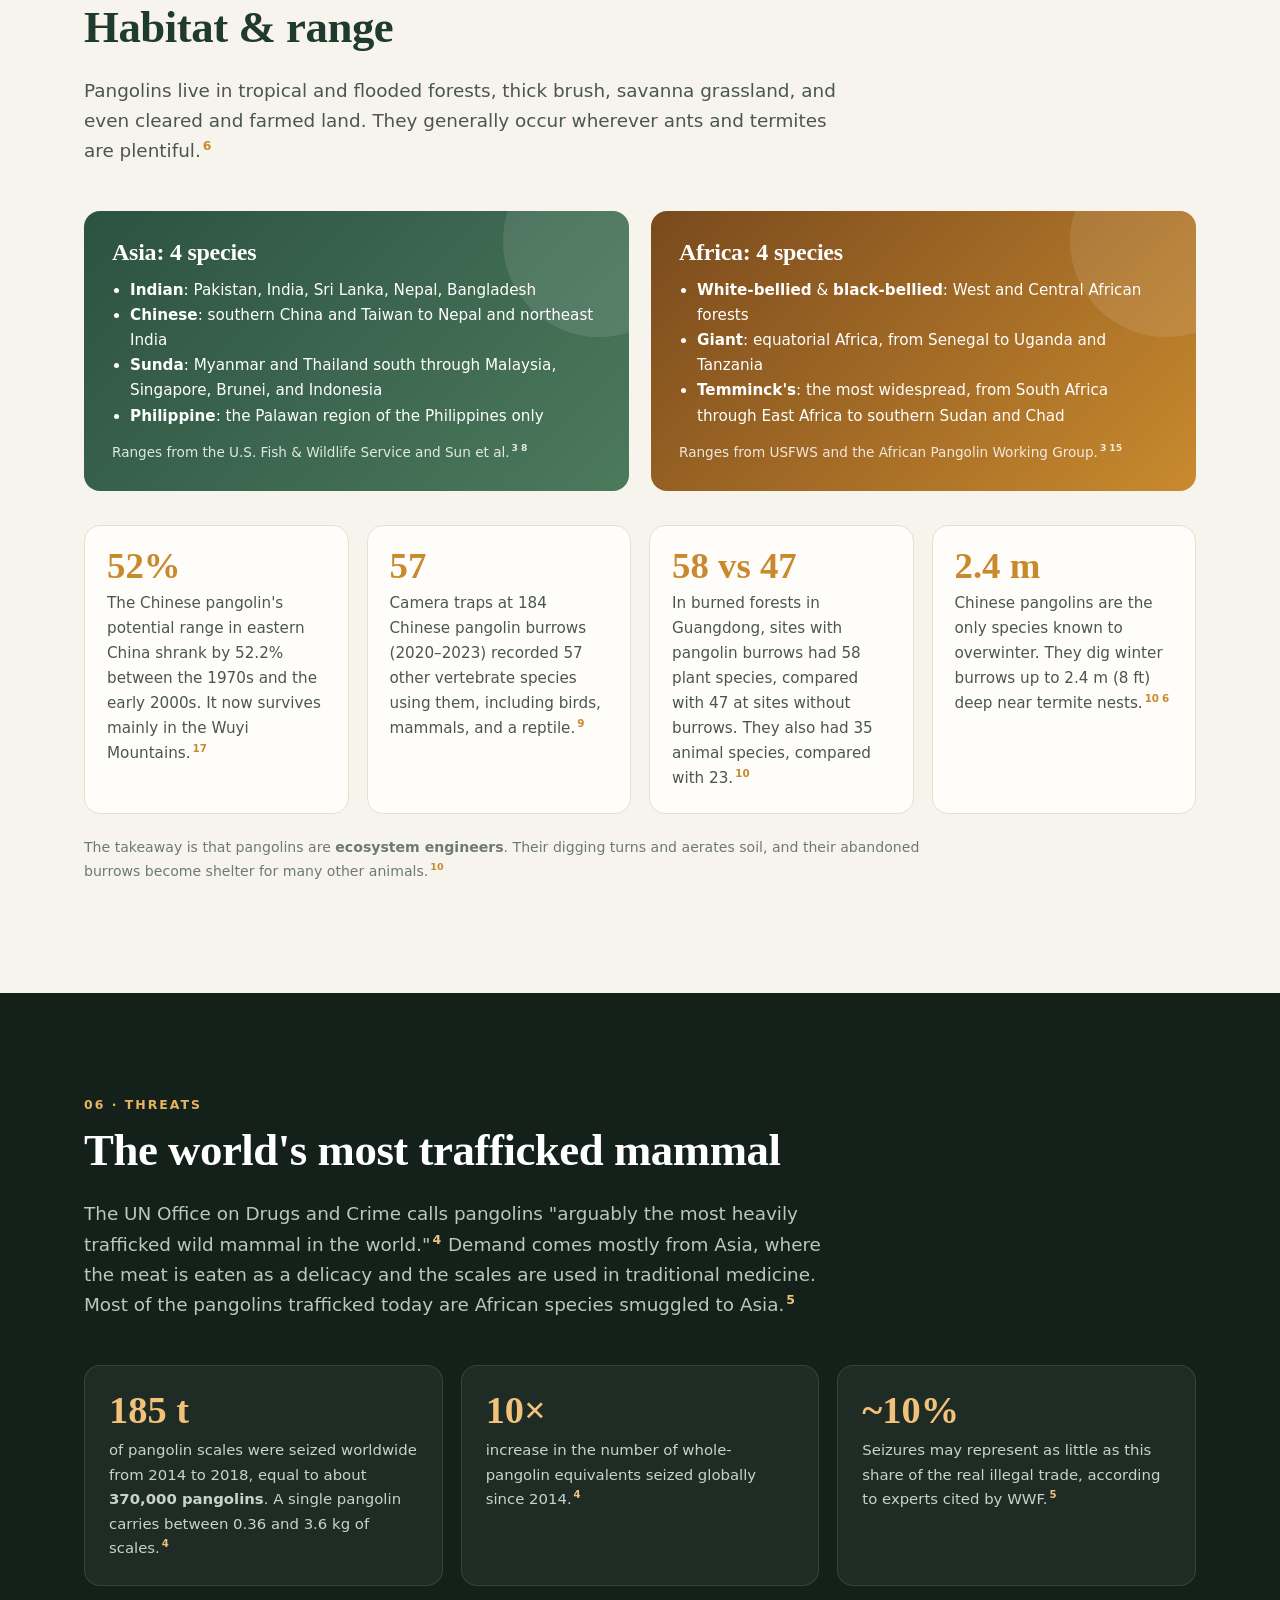
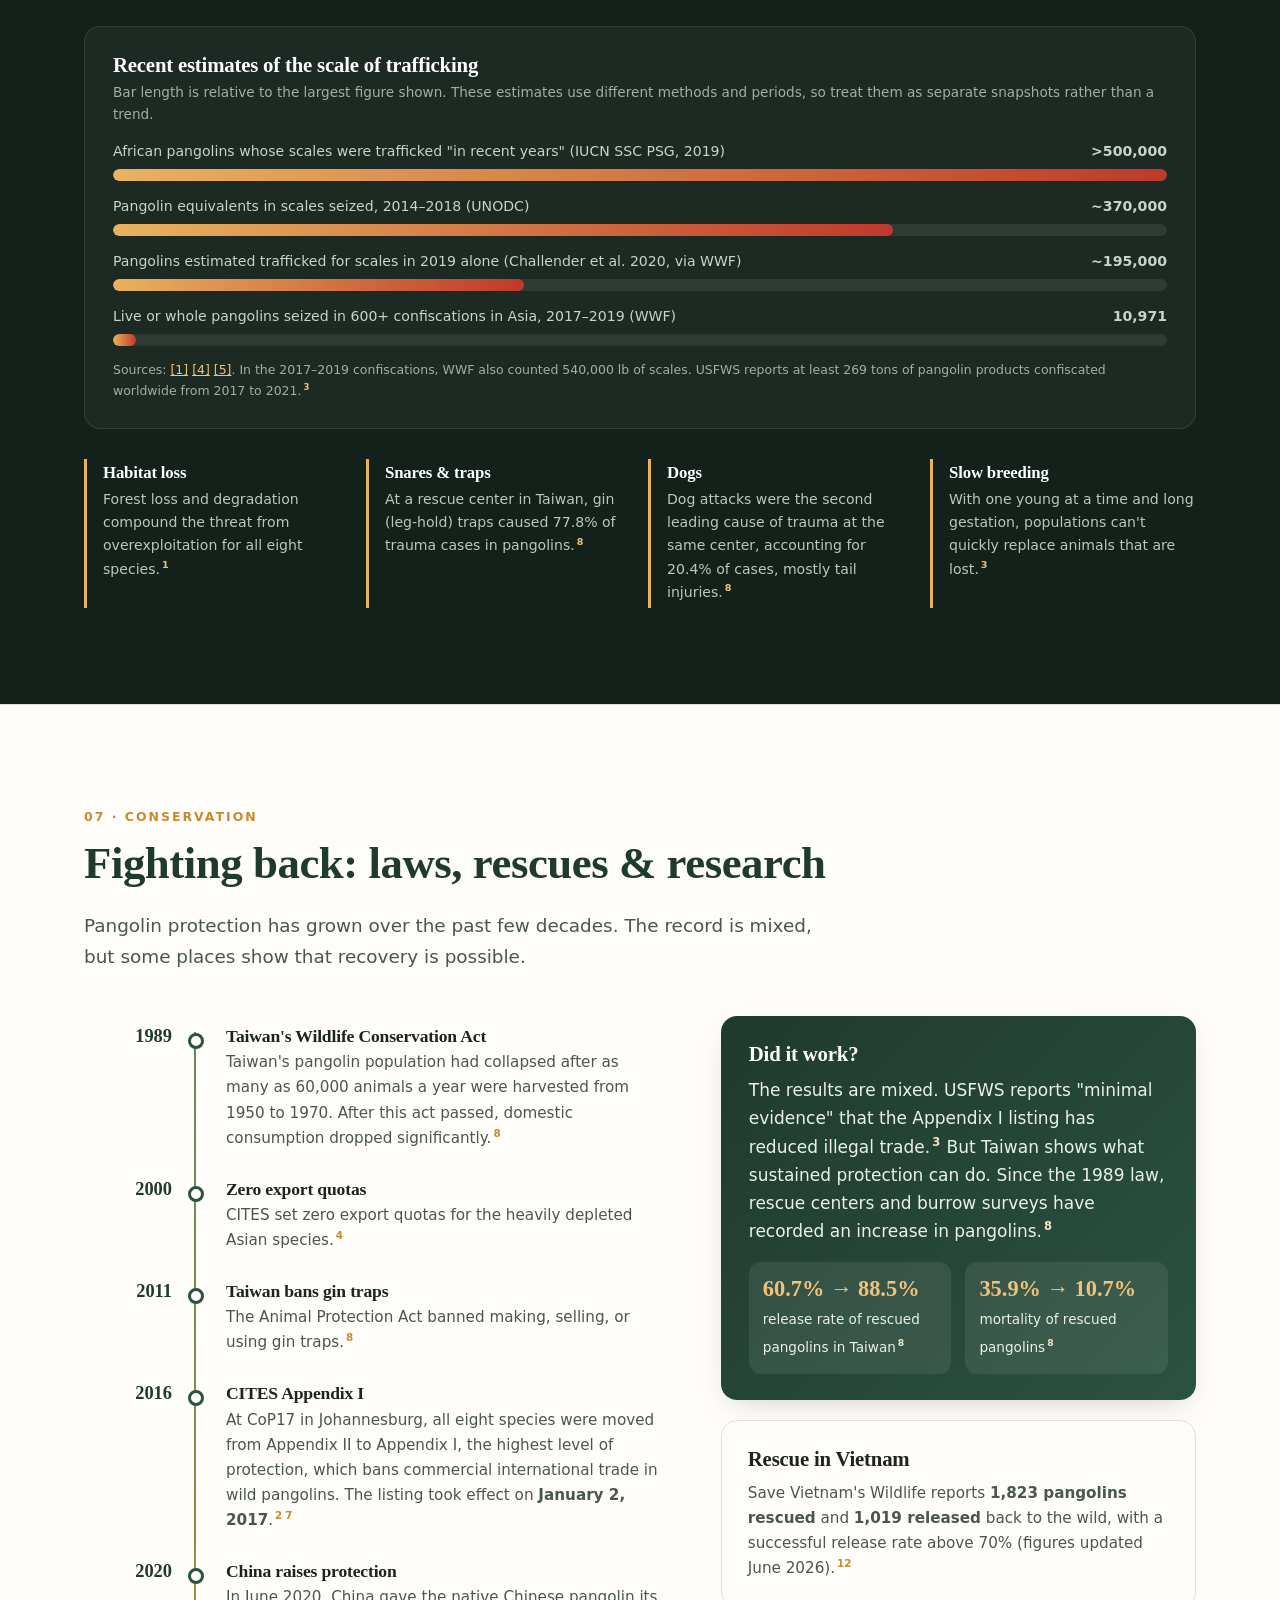
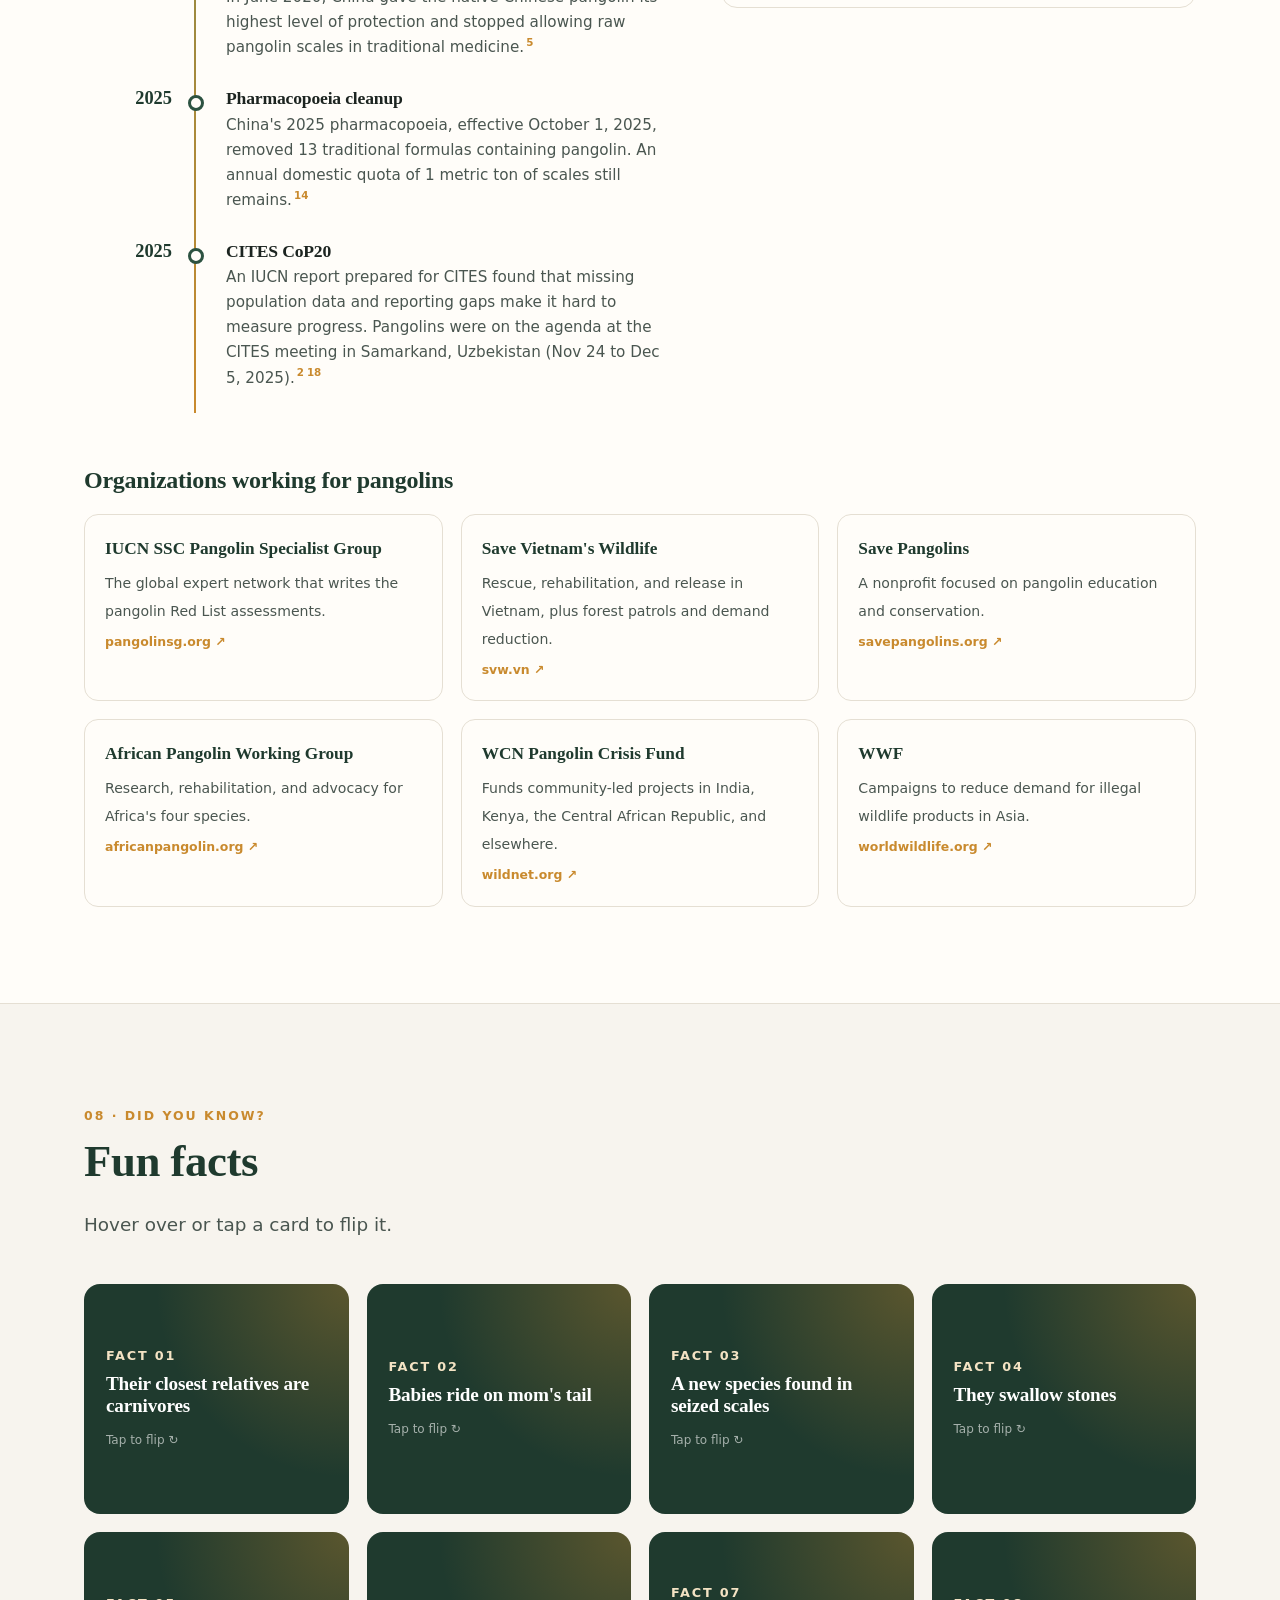
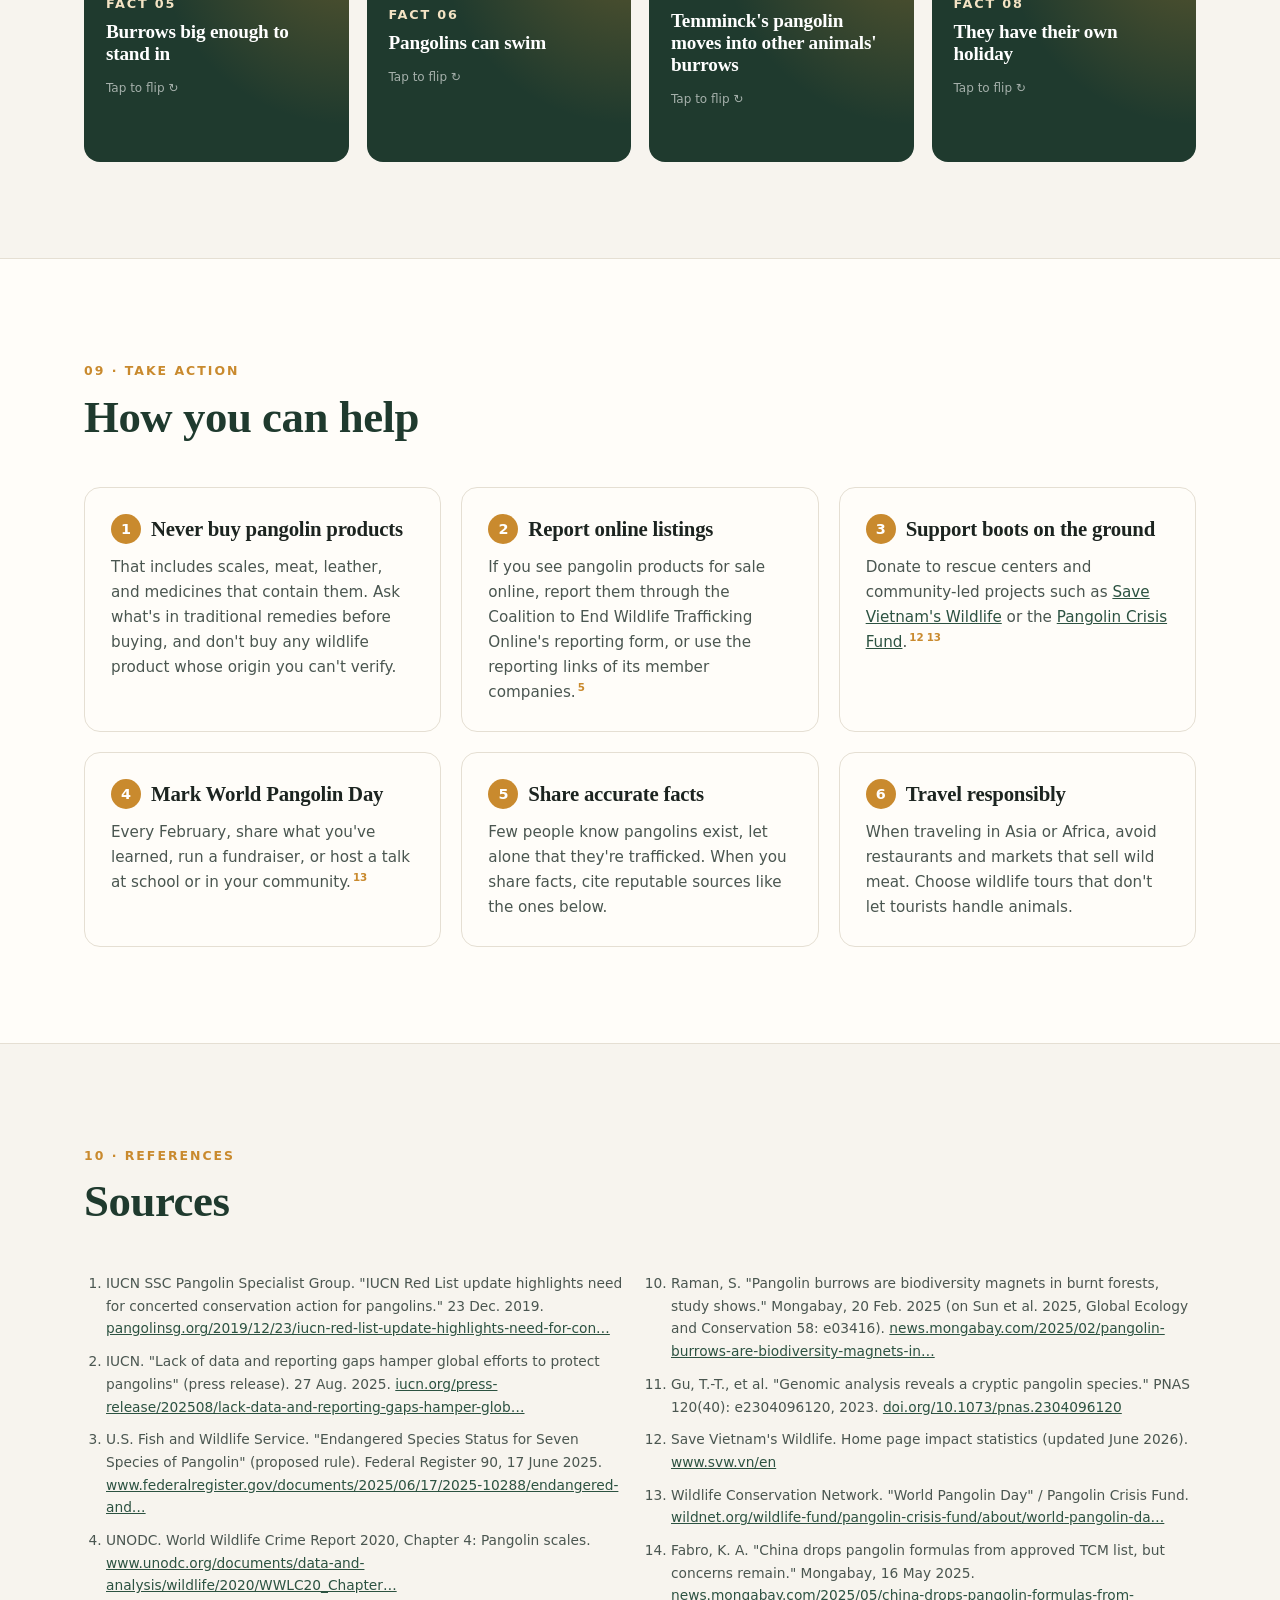
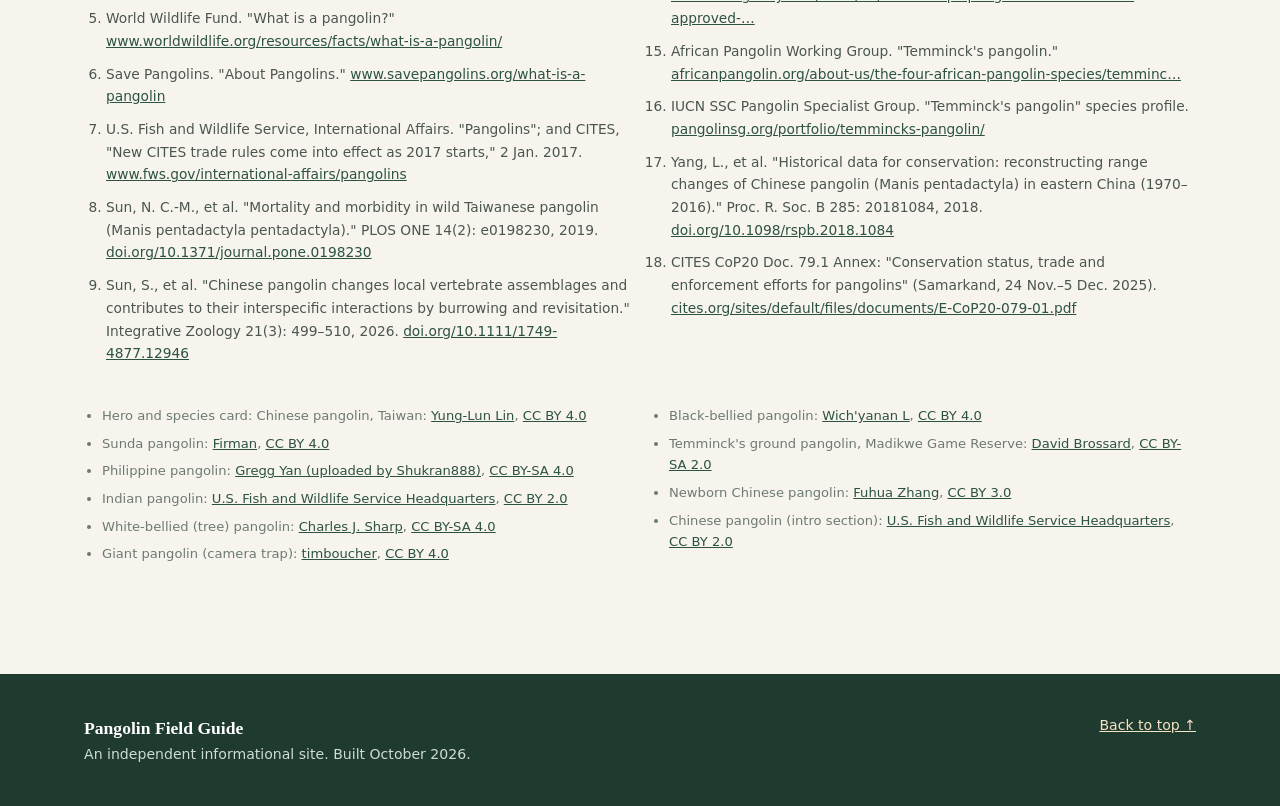
